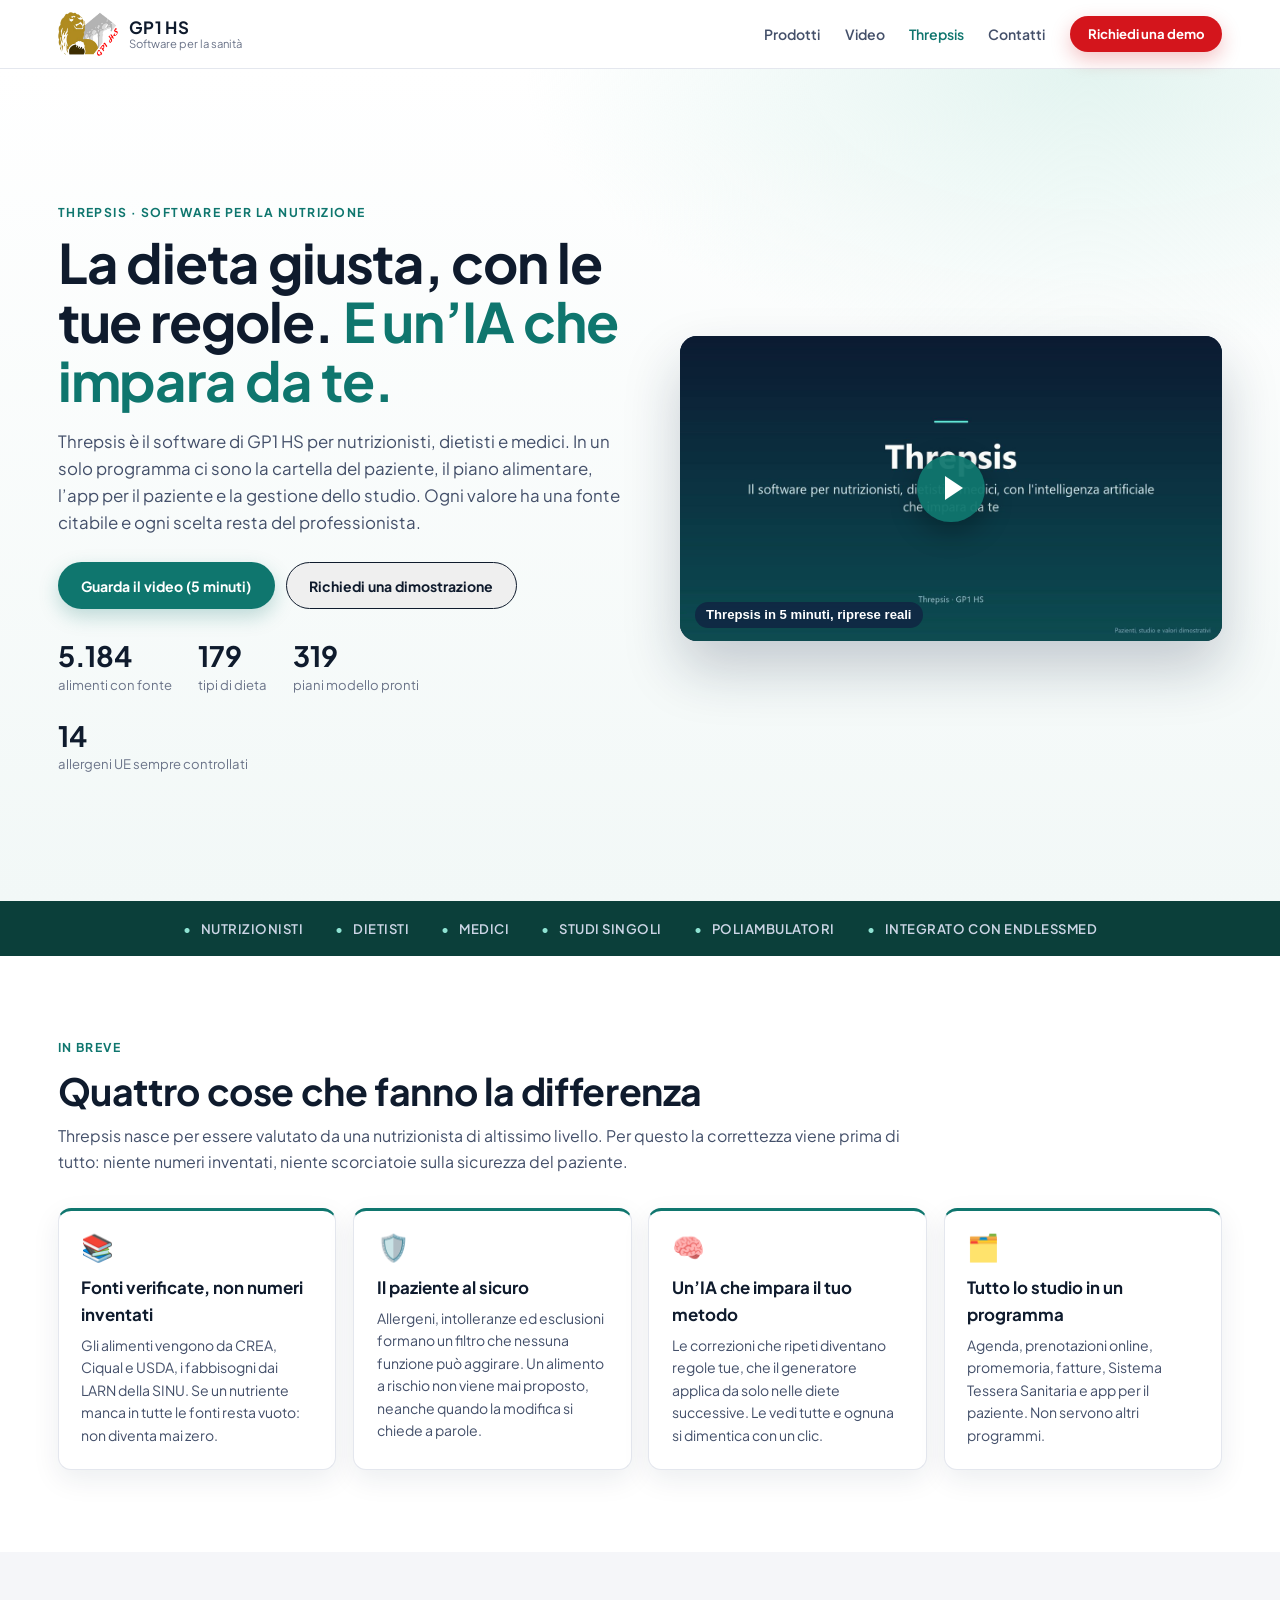
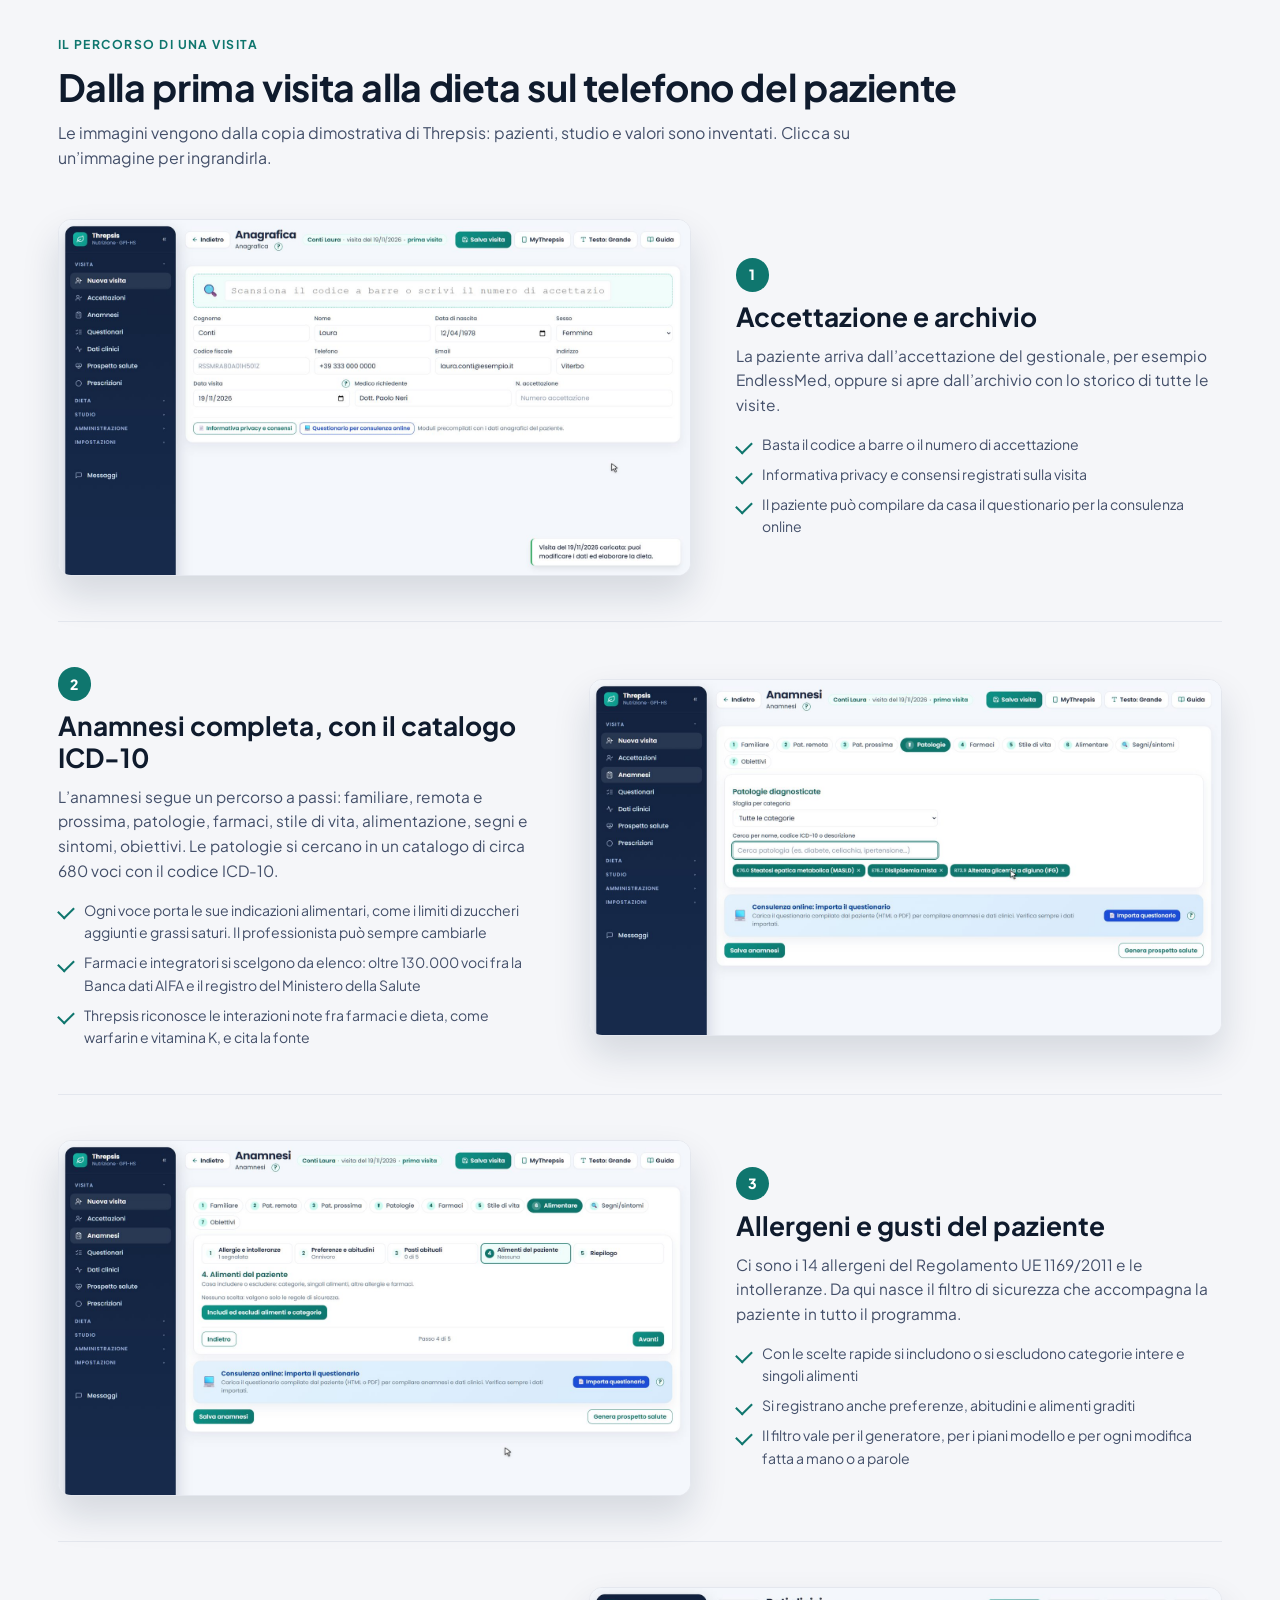
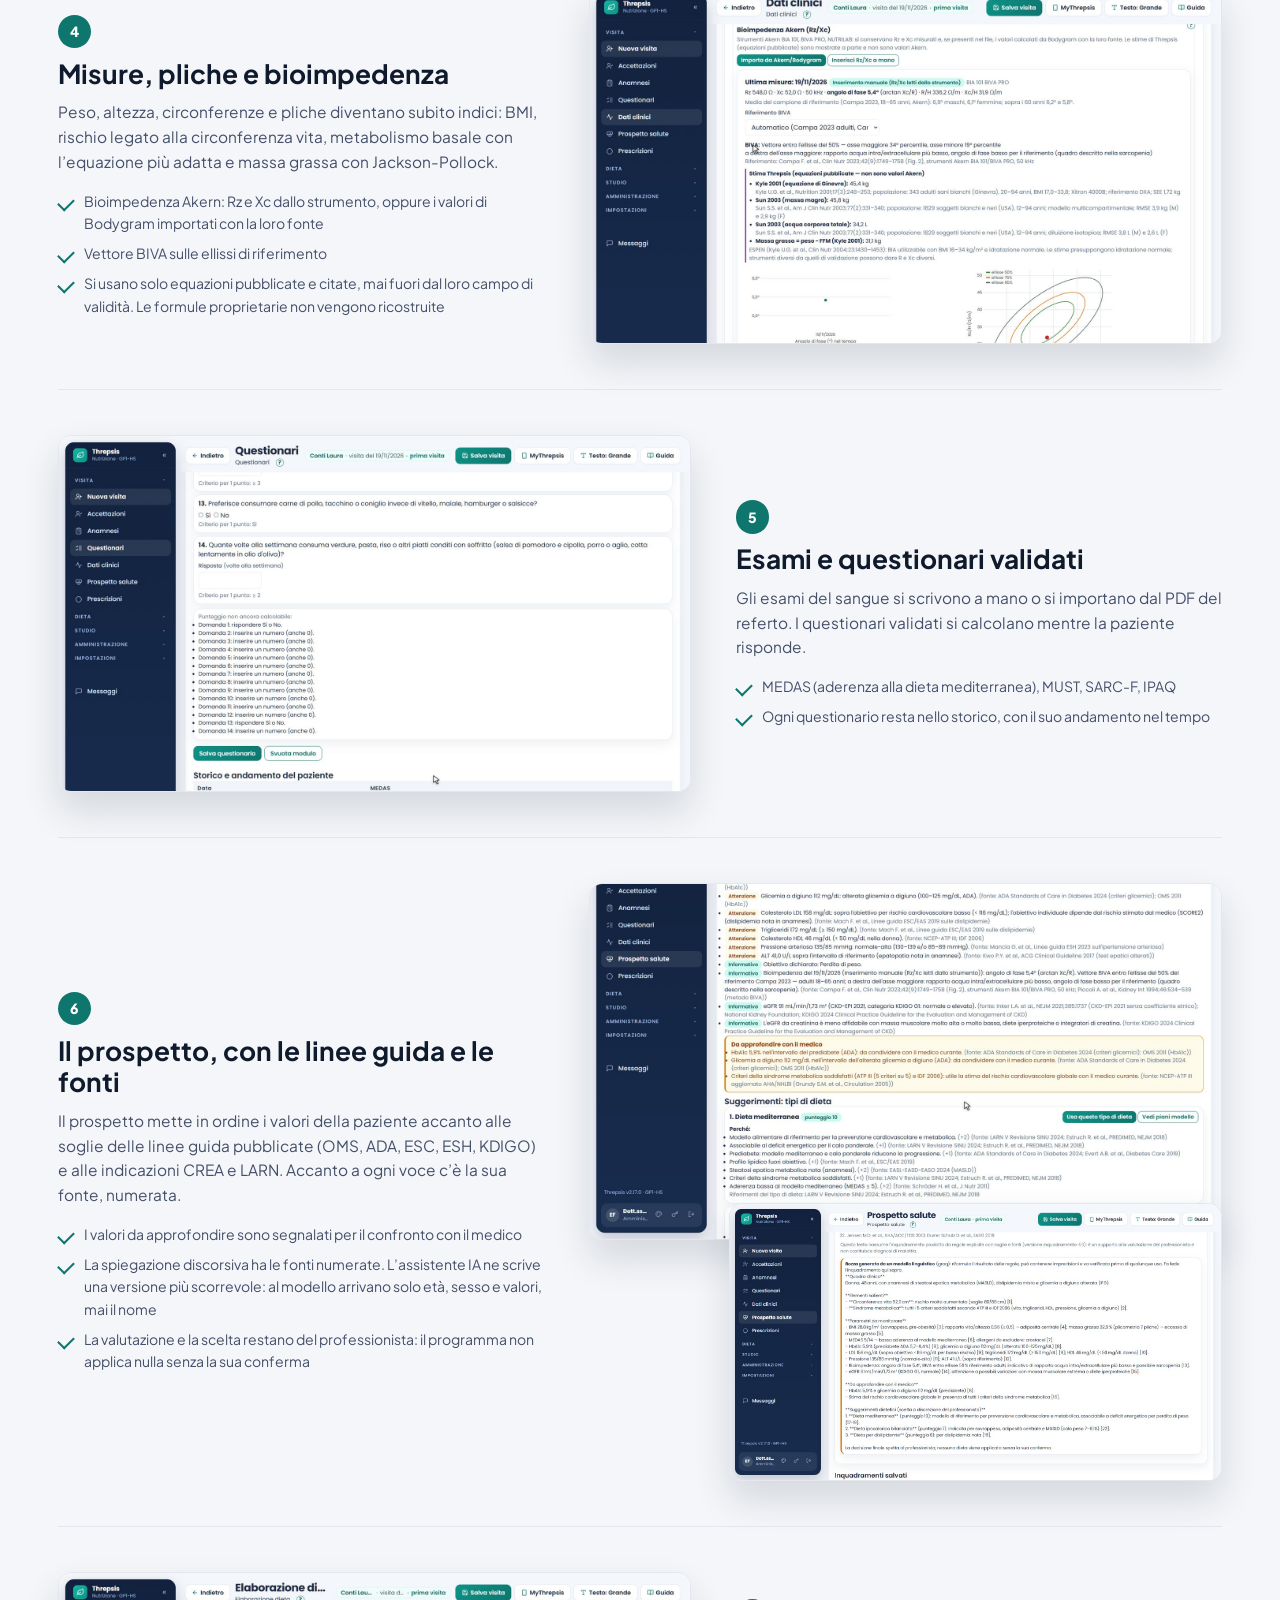
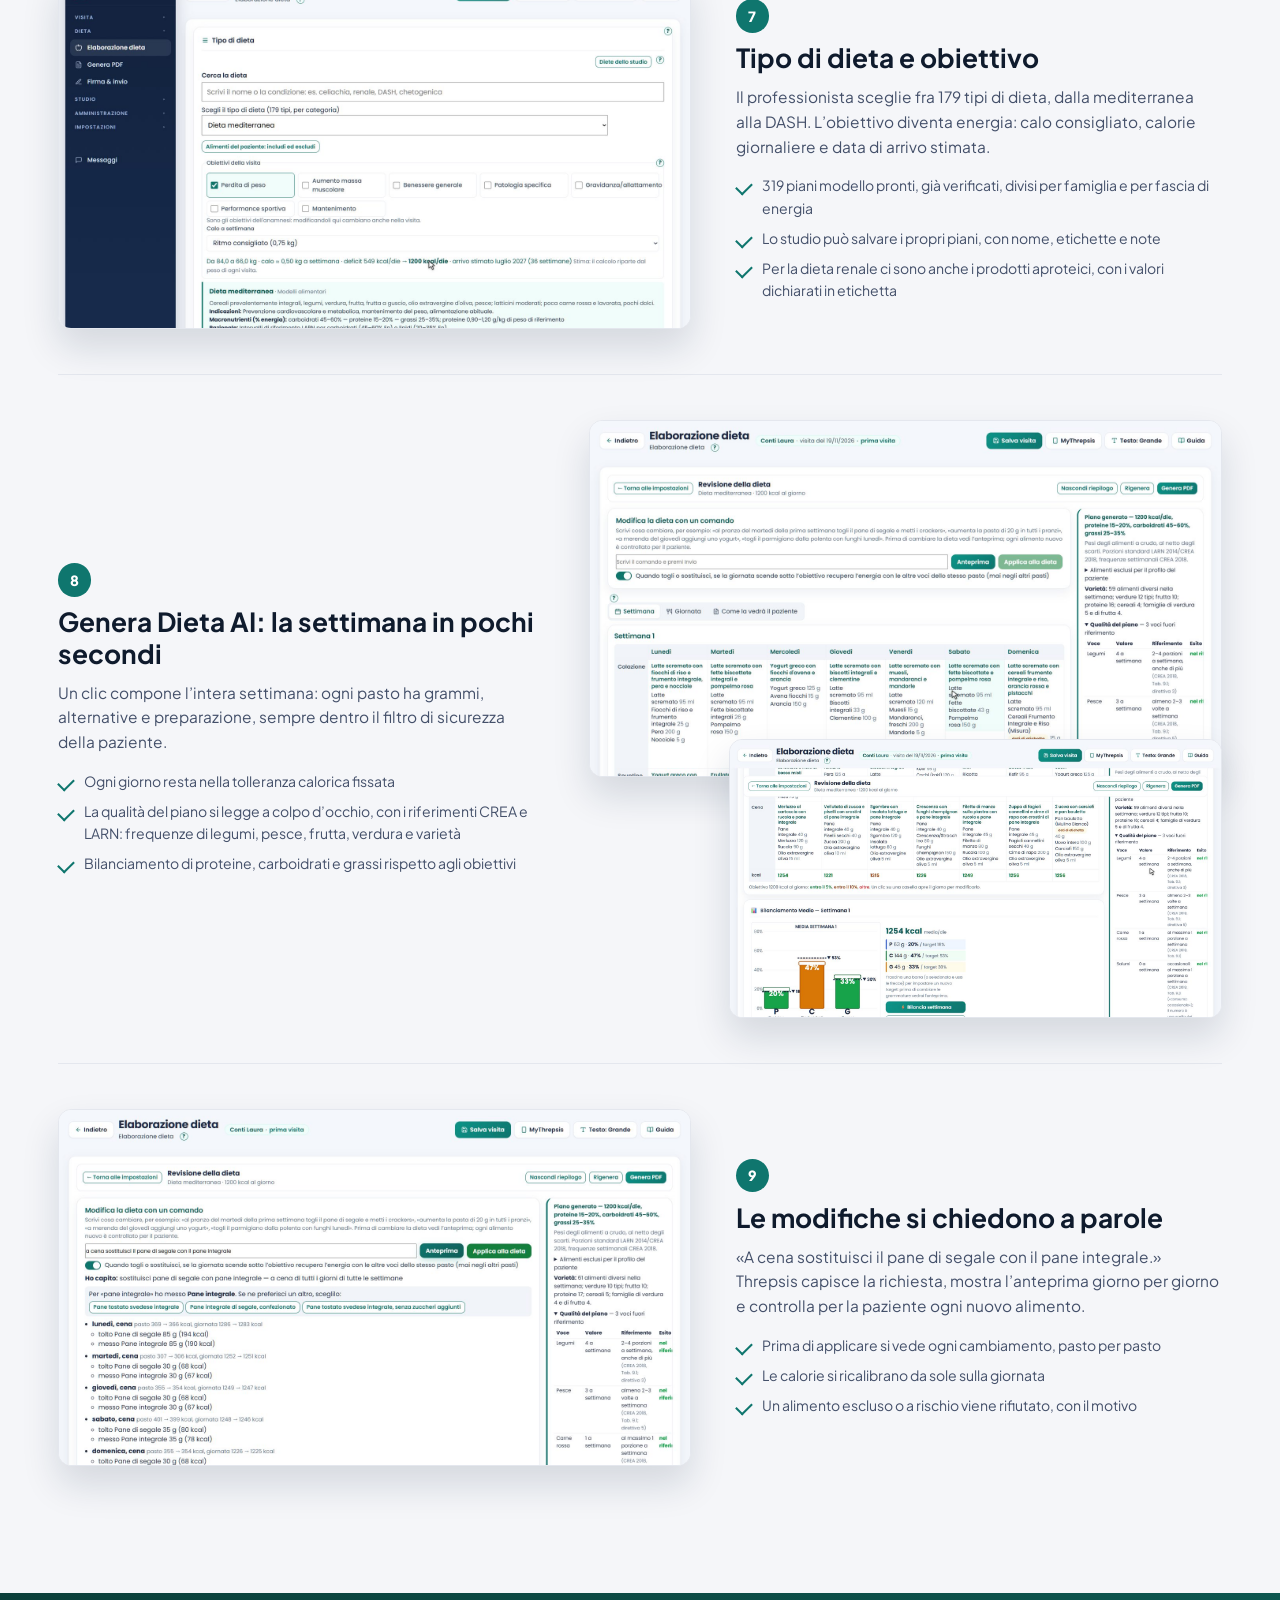
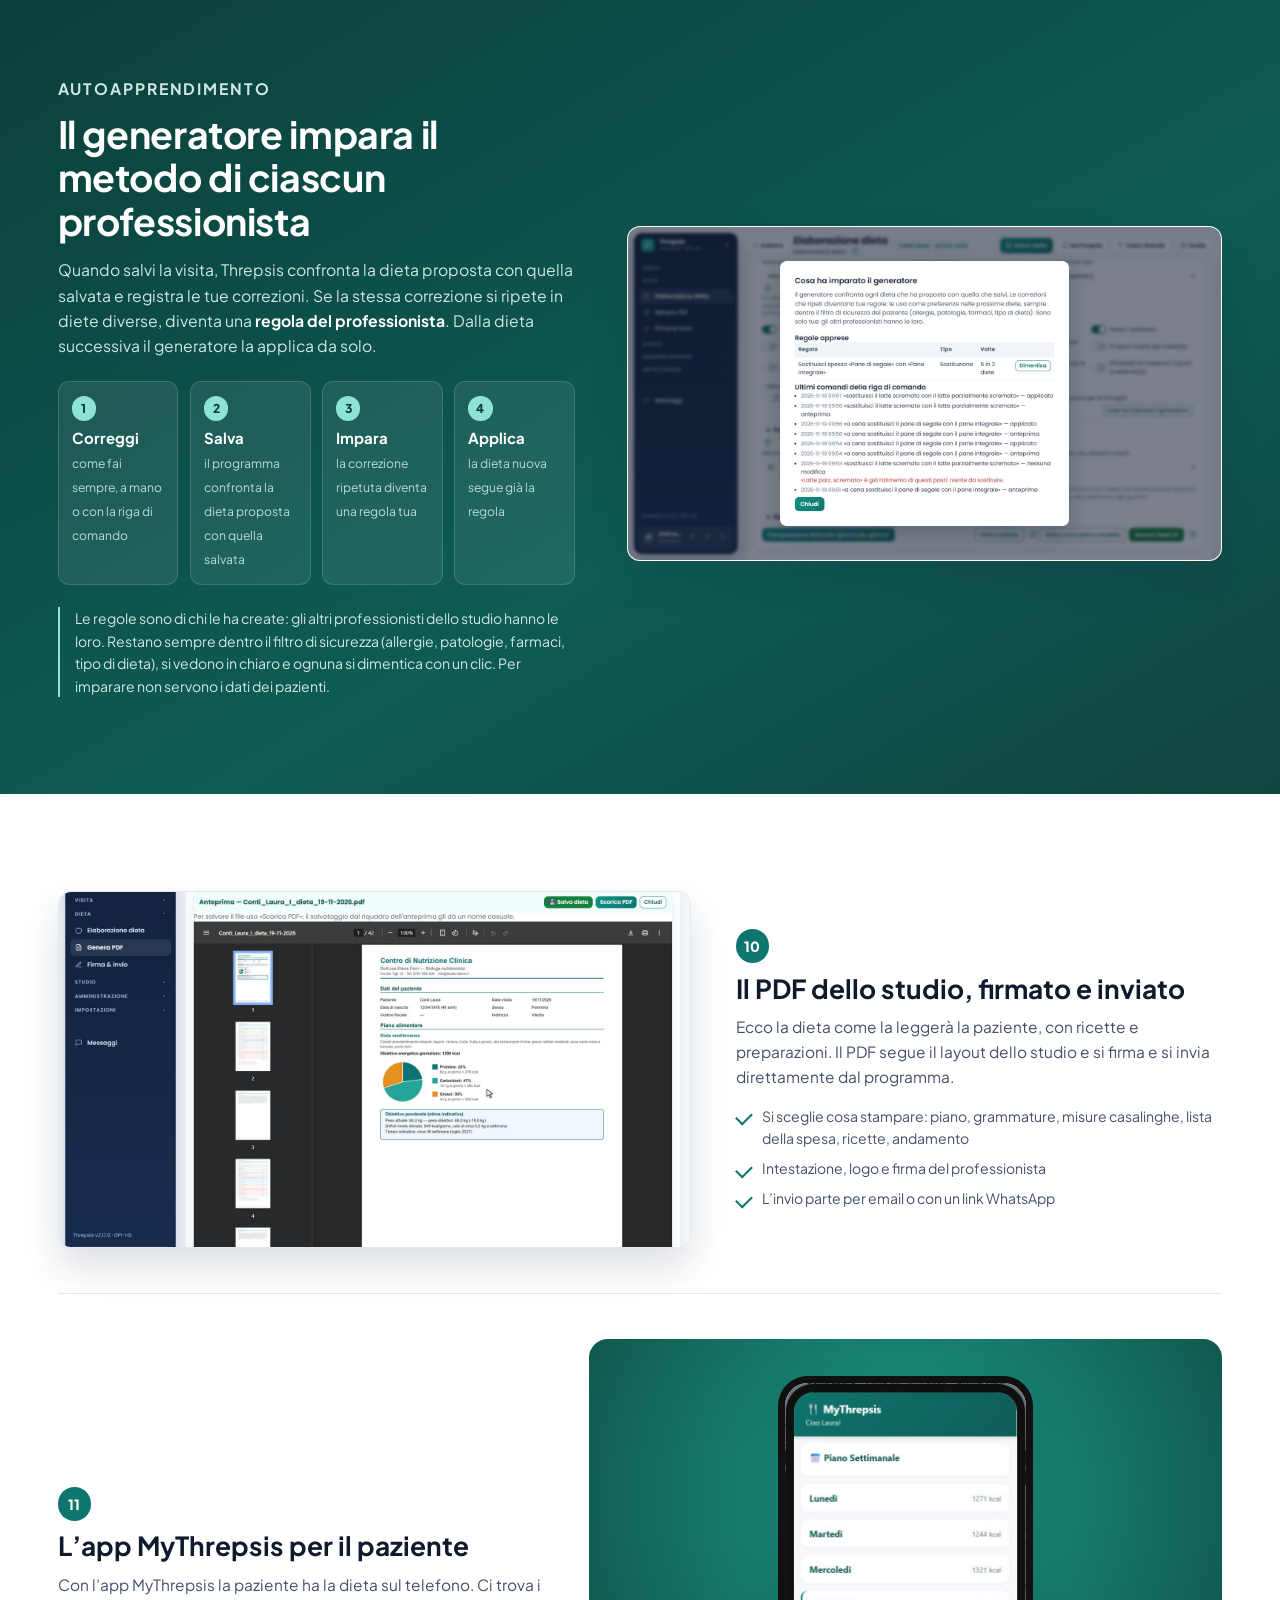
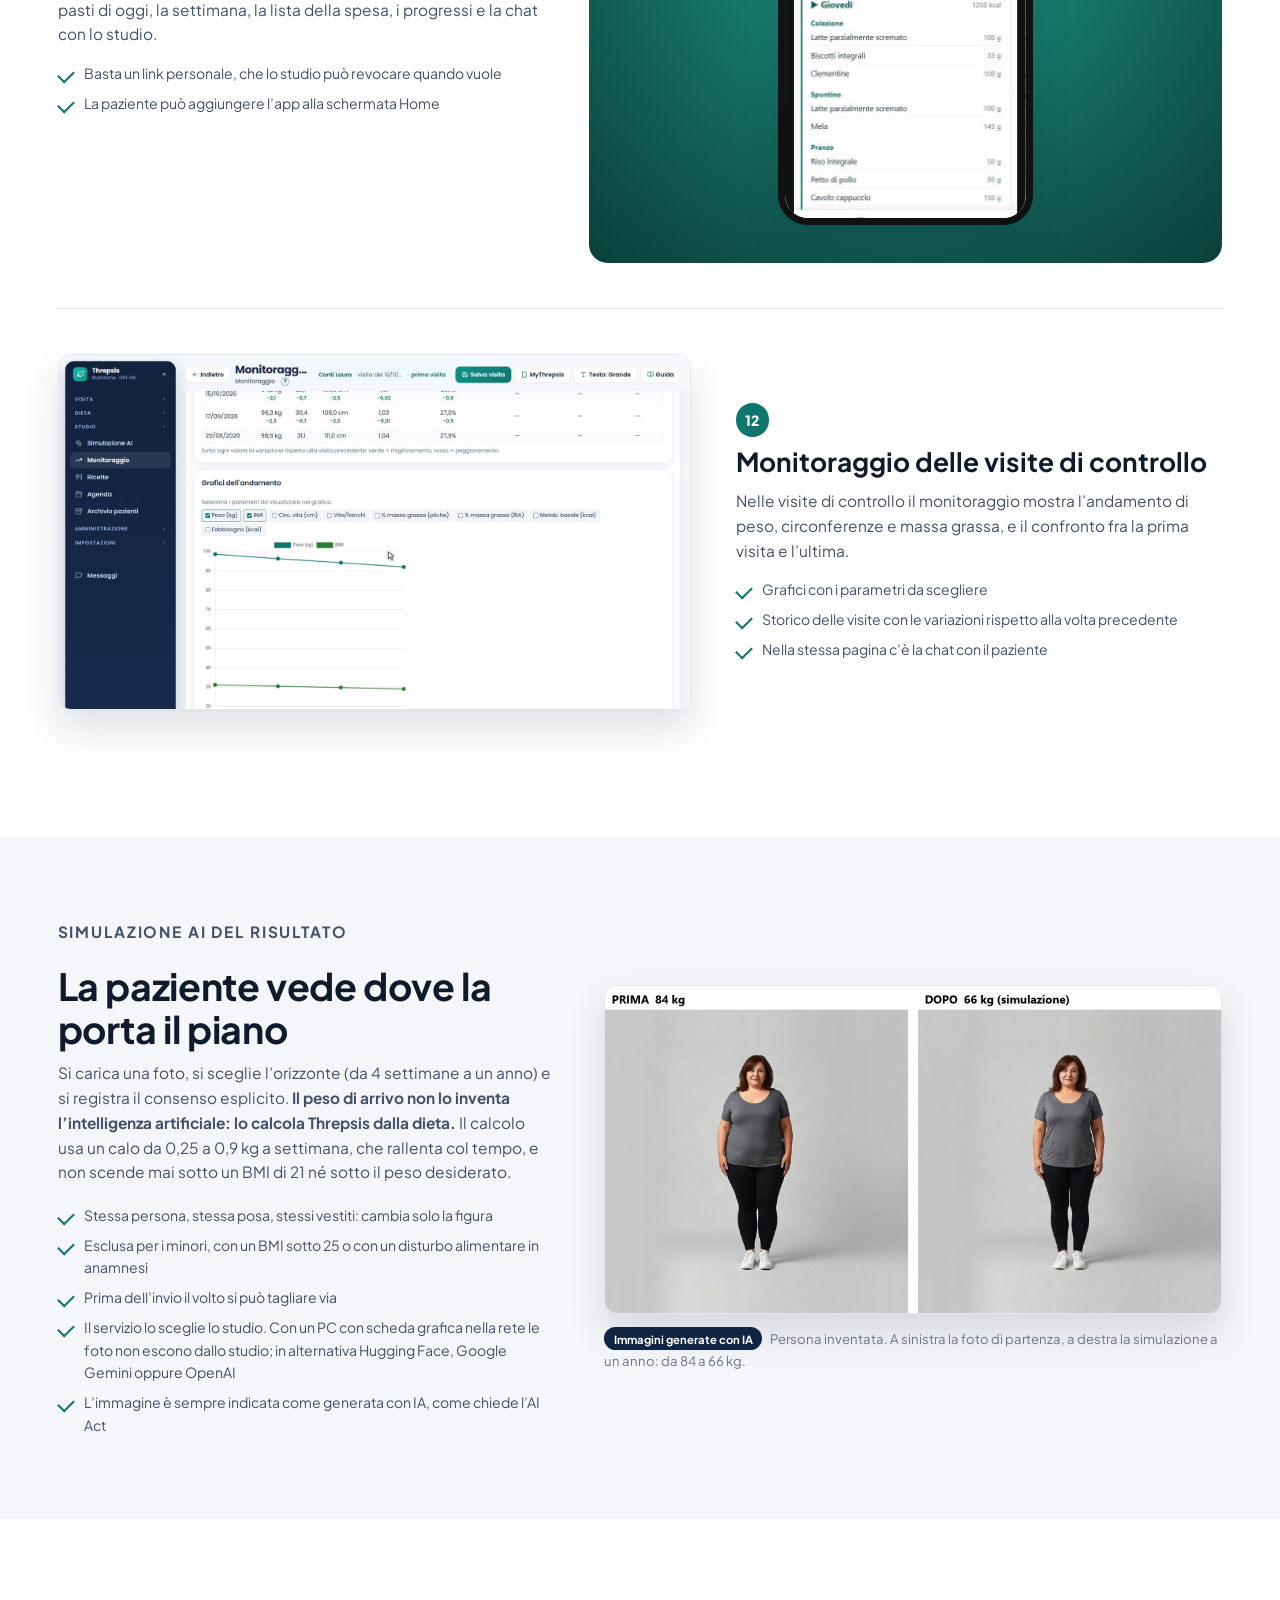
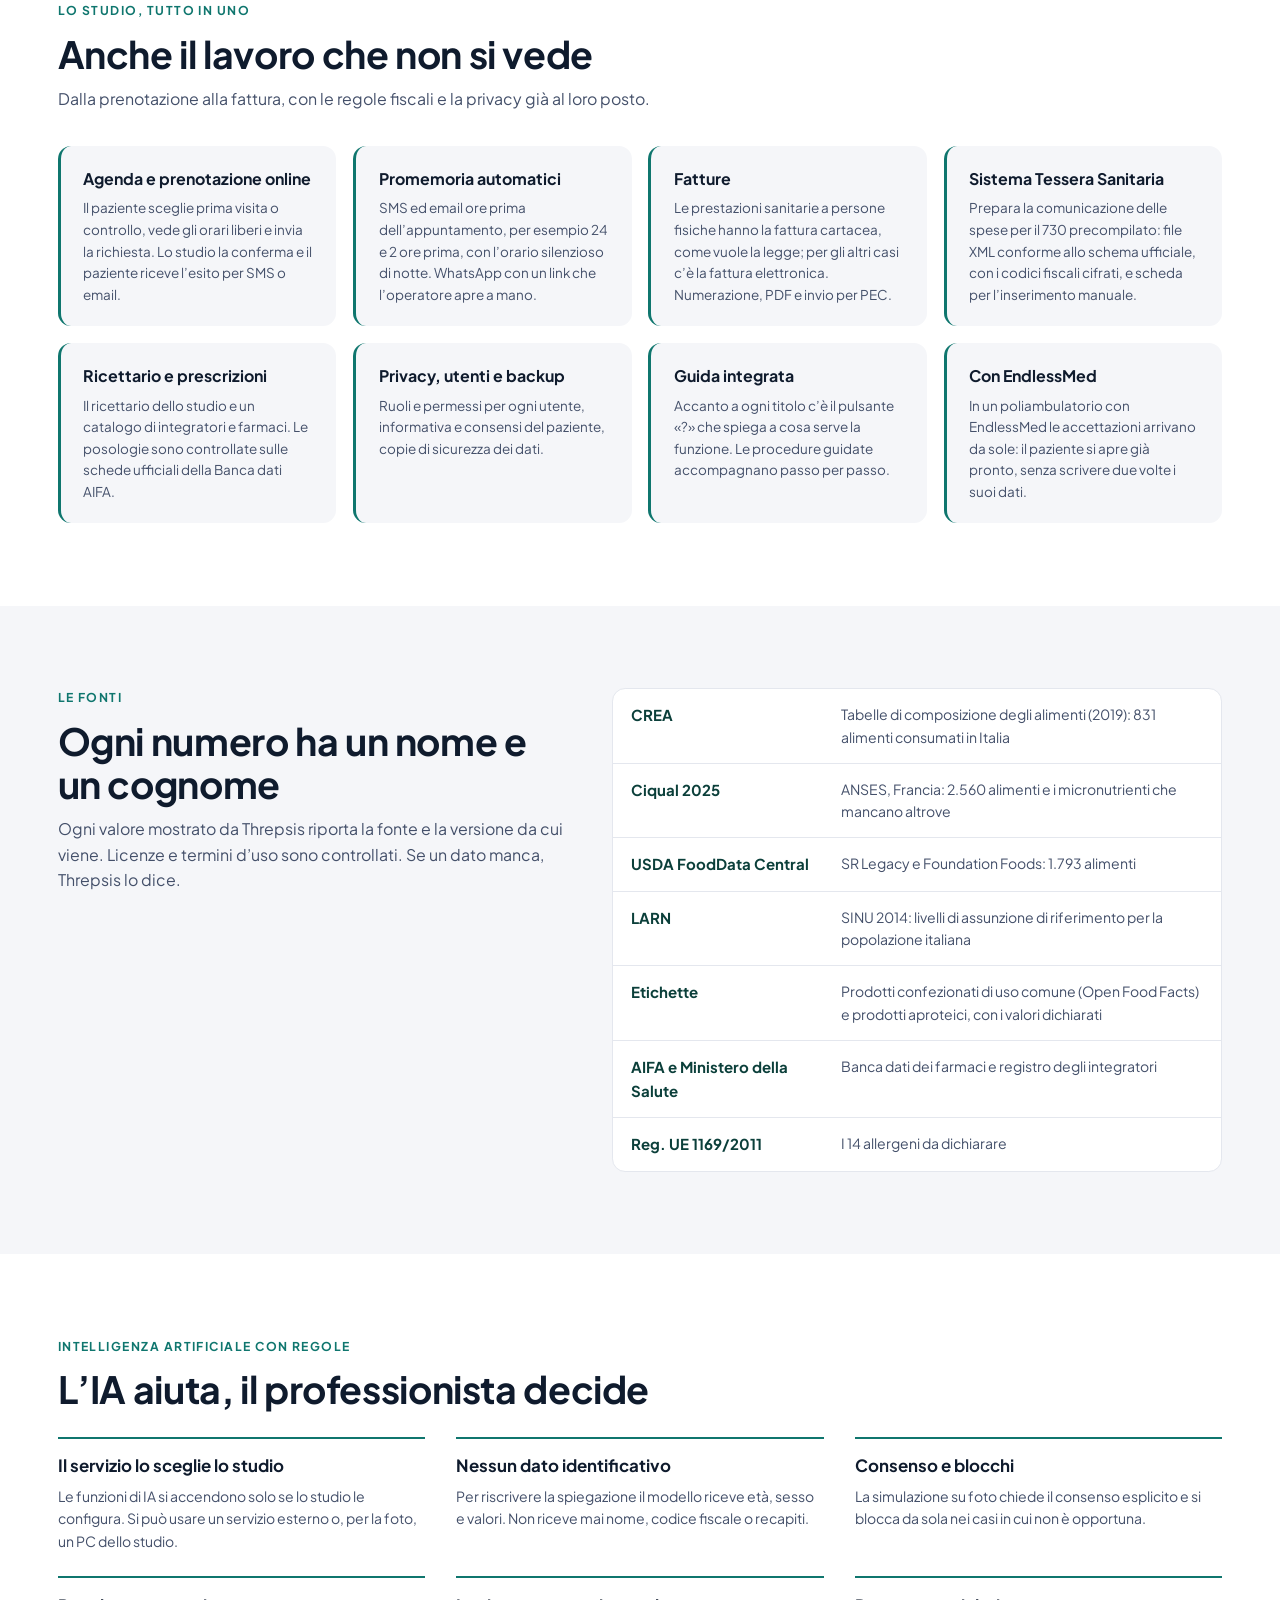
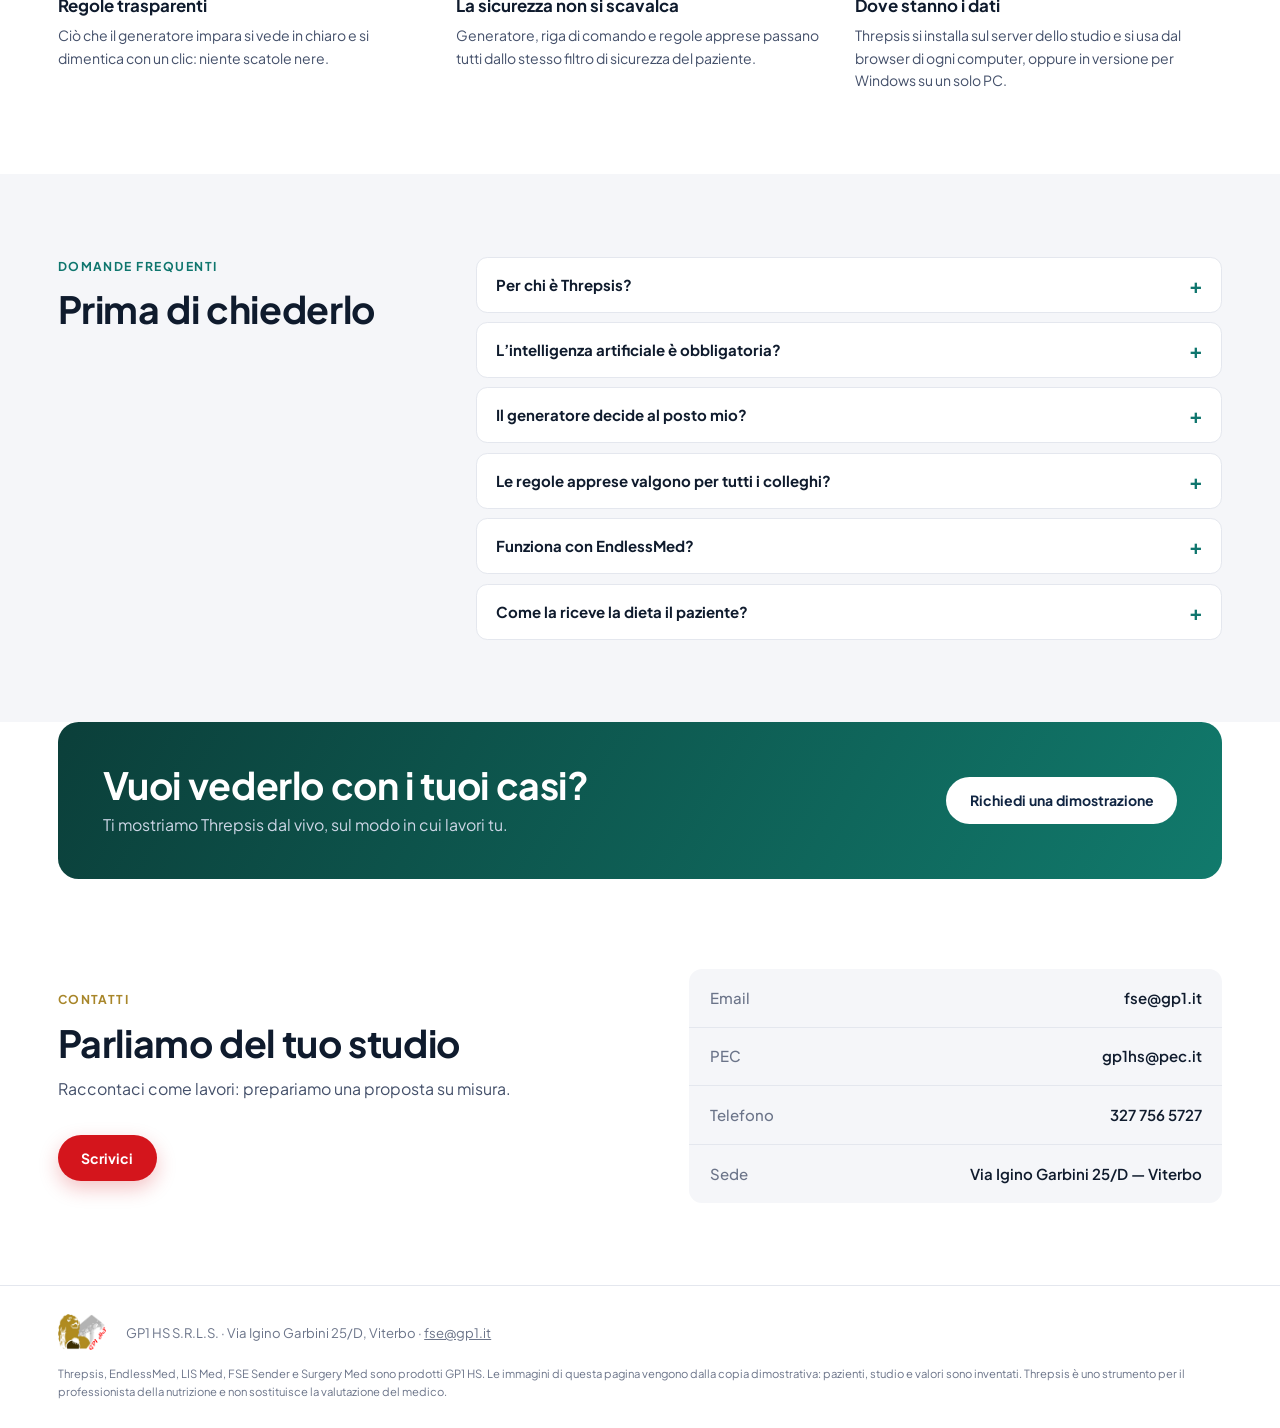
==== threpsis.html @ 69382c79 "Pagina Threpsis: software per la nutrizione, con video demo, schermate e foto della simulazione AI N" ====
<!doctype html>
<html lang="it">
<head>
  <meta charset="utf-8">
  <meta name="viewport" content="width=device-width, initial-scale=1">
  <title>Threpsis — Software per nutrizionisti, dietisti e medici | GP1 HS</title>
  <meta name="description" content="Threpsis è il software di GP1 HS per nutrizionisti, dietisti e medici: anamnesi, misure e bioimpedenza, piano alimentare con fonti verificate, IA che impara dalle correzioni, app MyThrepsis per il paziente, agenda, fatture e Sistema TS.">
  <meta property="og:title" content="Threpsis — il software per la nutrizione, con un'IA che impara da te">
  <meta property="og:description" content="Cartella del paziente, piano alimentare con fonti verificate, app per il paziente e gestione dello studio in un solo programma.">
  <meta property="og:image" content="video/poster/threpsis.jpg">
  <link rel="icon" href="assets/img/favicon.png">
  <link rel="preconnect" href="https://fonts.googleapis.com">
  <link rel="preconnect" href="https://fonts.gstatic.com" crossorigin>
  <link href="https://fonts.googleapis.com/css2?family=Plus+Jakarta+Sans:wght@400;500;600;700;800&display=swap" rel="stylesheet">
  <link rel="stylesheet" href="assets/css/style.css?v=20261119">
</head>
<body class="pg-thr">

<header class="top" id="top">
  <div class="wrap top__bar">
    <a class="brand" href="index.html" aria-label="GP1 HS, vai alla pagina principale">
      <img src="assets/img/logo-gp1hs.png" alt="GP1 HS" width="64" height="48">
      <span class="brand__txt"><strong>GP1 HS</strong><small>Software per la sanità</small></span>
    </a>
    <nav class="nav" id="nav" aria-label="Menu principale">
      <a href="index.html#prodotti">Prodotti</a>
      <a href="index.html#video">Video</a>
      <a href="threpsis.html" aria-current="page">Threpsis</a>
      <a href="#contatti">Contatti</a>
      <button class="btn btn--primary btn--sm js-scrivici" type="button">Richiedi una demo</button>
    </nav>
    <button class="nav-toggle" id="navToggle" aria-label="Apri il menu" aria-expanded="false"><span></span><span></span><span></span></button>
  </div>
</header>

<main>

  <section class="hero hero--thr">
    <div class="wrap hero__grid">
      <div class="hero__txt">
        <p class="eyebrow eyebrow--thr">Threpsis · software per la nutrizione</p>
        <h1>La dieta giusta, con le tue regole. <span class="accent-t">E un’IA che impara da te.</span></h1>
        <p class="lead">Threpsis è il software di GP1 HS per nutrizionisti, dietisti e medici. In un solo programma ci sono la cartella
          del paziente, il piano alimentare, l’app per il paziente e la gestione dello studio. Ogni valore ha una fonte citabile
          e ogni scelta resta del professionista.</p>
        <div class="hero__cta">
          <button class="btn btn--teal play" type="button" data-video="threpsis" data-titolo="Threpsis — il video completo">Guarda il video (5 minuti)</button>
          <button class="btn btn--ghost js-scrivici" type="button">Richiedi una dimostrazione</button>
        </div>
        <ul class="hero__facts">
          <li><strong>5.184</strong> alimenti con fonte</li>
          <li><strong>179</strong> tipi di dieta</li>
          <li><strong>319</strong> piani modello pronti</li>
          <li><strong>14</strong> allergeni UE sempre controllati</li>
        </ul>
      </div>
      <button class="hero__media play" data-video="threpsis" data-titolo="Threpsis — il video completo" aria-label="Guarda il video di Threpsis">
        <img src="video/poster/threpsis.jpg" alt="" loading="eager">
        <span class="play__btn play__btn--teal" aria-hidden="true"></span>
        <span class="hero__media-cap">Threpsis in 5 minuti, riprese reali</span>
      </button>
    </div>
  </section>

  <section class="band band--thr">
    <div class="wrap band__row">
      <span>Nutrizionisti</span><span>Dietisti</span><span>Medici</span><span>Studi singoli</span><span>Poliambulatori</span><span>Integrato con EndlessMed</span>
    </div>
  </section>

  <section class="section" id="perche-threpsis">
    <div class="wrap">
      <p class="eyebrow eyebrow--thr">In breve</p>
      <h2>Quattro cose che fanno la differenza</h2>
      <p class="sub">Threpsis nasce per essere valutato da una nutrizionista di altissimo livello. Per questo la correttezza viene prima di tutto:
        niente numeri inventati, niente scorciatoie sulla sicurezza del paziente.</p>
      <div class="pillars">
        <div class="pillar"><span class="pillar__ico" aria-hidden="true">📚</span><h3>Fonti verificate, non numeri inventati</h3>
          <p>Gli alimenti vengono da CREA, Ciqual e USDA, i fabbisogni dai LARN della SINU. Se un nutriente manca in tutte le fonti resta vuoto: non diventa mai zero.</p></div>
        <div class="pillar"><span class="pillar__ico" aria-hidden="true">🛡️</span><h3>Il paziente al sicuro</h3>
          <p>Allergeni, intolleranze ed esclusioni formano un filtro che nessuna funzione può aggirare. Un alimento a rischio non viene mai proposto, neanche quando la modifica si chiede a parole.</p></div>
        <div class="pillar"><span class="pillar__ico" aria-hidden="true">🧠</span><h3>Un’IA che impara il tuo metodo</h3>
          <p>Le correzioni che ripeti diventano regole tue, che il generatore applica da solo nelle diete successive. Le vedi tutte e ognuna si dimentica con un clic.</p></div>
        <div class="pillar"><span class="pillar__ico" aria-hidden="true">🗂️</span><h3>Tutto lo studio in un programma</h3>
          <p>Agenda, prenotazioni online, promemoria, fatture, Sistema Tessera Sanitaria e app per il paziente. Non servono altri programmi.</p></div>
      </div>
    </div>
  </section>

  <section class="section section--alt" id="percorso">
    <div class="wrap">
      <p class="eyebrow eyebrow--thr">Il percorso di una visita</p>
      <h2>Dalla prima visita alla dieta sul telefono del paziente</h2>
      <p class="sub">Le immagini vengono dalla copia dimostrativa di Threpsis: pazienti, studio e valori sono inventati.
        Clicca su un’immagine per ingrandirla.</p>

      <article class="feat">
        <button class="shot zoom" type="button" data-src="assets/img/threpsis/archivio.jpg" data-cap="Anagrafica: accettazione dal gestionale o ricerca nell’archivio"><img src="assets/img/threpsis/archivio.jpg" alt="Scheda anagrafica della paziente in Threpsis" loading="lazy"></button>
        <div class="feat__txt">
          <span class="feat__num">1</span>
          <h3>Accettazione e archivio</h3>
          <p>La paziente arriva dall’accettazione del gestionale, per esempio EndlessMed, oppure si apre dall’archivio con lo storico di tutte le visite.</p>
          <ul class="checks">
            <li>Basta il codice a barre o il numero di accettazione</li>
            <li>Informativa privacy e consensi registrati sulla visita</li>
            <li>Il paziente può compilare da casa il questionario per la consulenza online</li>
          </ul>
        </div>
      </article>

      <article class="feat">
        <button class="shot zoom" type="button" data-src="assets/img/threpsis/anamnesi.jpg" data-cap="Anamnesi: patologie dal catalogo con codice ICD-10"><img src="assets/img/threpsis/anamnesi.jpg" alt="Anamnesi con ricerca delle patologie per codice ICD-10" loading="lazy"></button>
        <div class="feat__txt">
          <span class="feat__num">2</span>
          <h3>Anamnesi completa, con il catalogo ICD-10</h3>
          <p>L’anamnesi segue un percorso a passi: familiare, remota e prossima, patologie, farmaci, stile di vita, alimentazione, segni e sintomi, obiettivi.
            Le patologie si cercano in un catalogo di circa 680 voci con il codice ICD-10.</p>
          <ul class="checks">
            <li>Ogni voce porta le sue indicazioni alimentari, come i limiti di zuccheri aggiunti e grassi saturi. Il professionista può sempre cambiarle</li>
            <li>Farmaci e integratori si scelgono da elenco: oltre 130.000 voci fra la Banca dati AIFA e il registro del Ministero della Salute</li>
            <li>Threpsis riconosce le interazioni note fra farmaci e dieta, come warfarin e vitamina K, e cita la fonte</li>
          </ul>
        </div>
      </article>

      <article class="feat">
        <button class="shot zoom" type="button" data-src="assets/img/threpsis/allergie.jpg" data-cap="Allergeni, intolleranze e alimenti del paziente"><img src="assets/img/threpsis/allergie.jpg" alt="Allergeni e scelte alimentari della paziente" loading="lazy"></button>
        <div class="feat__txt">
          <span class="feat__num">3</span>
          <h3>Allergeni e gusti del paziente</h3>
          <p>Ci sono i 14 allergeni del Regolamento UE 1169/2011 e le intolleranze. Da qui nasce il filtro di sicurezza che accompagna la paziente in tutto il programma.</p>
          <ul class="checks">
            <li>Con le scelte rapide si includono o si escludono categorie intere e singoli alimenti</li>
            <li>Si registrano anche preferenze, abitudini e alimenti graditi</li>
            <li>Il filtro vale per il generatore, per i piani modello e per ogni modifica fatta a mano o a parole</li>
          </ul>
        </div>
      </article>

      <article class="feat">
        <button class="shot zoom" type="button" data-src="assets/img/threpsis/clinici.jpg" data-cap="Dati clinici: misure, plicometria e bioimpedenza Akern con grafico BIVA"><img src="assets/img/threpsis/clinici.jpg" alt="Dati clinici con bioimpedenza e grafico BIVA" loading="lazy"></button>
        <div class="feat__txt">
          <span class="feat__num">4</span>
          <h3>Misure, pliche e bioimpedenza</h3>
          <p>Peso, altezza, circonferenze e pliche diventano subito indici: BMI, rischio legato alla circonferenza vita, metabolismo basale con l’equazione più adatta
            e massa grassa con Jackson-Pollock.</p>
          <ul class="checks">
            <li>Bioimpedenza Akern: Rz e Xc dallo strumento, oppure i valori di Bodygram importati con la loro fonte</li>
            <li>Vettore BIVA sulle ellissi di riferimento</li>
            <li>Si usano solo equazioni pubblicate e citate, mai fuori dal loro campo di validità. Le formule proprietarie non vengono ricostruite</li>
          </ul>
        </div>
      </article>

      <article class="feat">
        <button class="shot zoom" type="button" data-src="assets/img/threpsis/esami.jpg" data-cap="Questionari validati calcolati mentre si risponde"><img src="assets/img/threpsis/esami.jpg" alt="Questionario MEDAS compilato in Threpsis" loading="lazy"></button>
        <div class="feat__txt">
          <span class="feat__num">5</span>
          <h3>Esami e questionari validati</h3>
          <p>Gli esami del sangue si scrivono a mano o si importano dal PDF del referto. I questionari validati si calcolano mentre la paziente risponde.</p>
          <ul class="checks">
            <li>MEDAS (aderenza alla dieta mediterranea), MUST, SARC-F, IPAQ</li>
            <li>Ogni questionario resta nello storico, con il suo andamento nel tempo</li>
          </ul>
        </div>
      </article>

      <article class="feat">
        <div class="shot-pair">
          <button class="shot zoom" type="button" data-src="assets/img/threpsis/prospetto.jpg" data-cap="Prospetto: valori, soglie delle linee guida e fonti numerate"><img src="assets/img/threpsis/prospetto.jpg" alt="Prospetto con riferimenti alle linee guida" loading="lazy"></button>
          <button class="shot zoom" type="button" data-src="assets/img/threpsis/riformula.jpg" data-cap="L’assistente IA riscrive la spiegazione senza ricevere dati identificativi"><img src="assets/img/threpsis/riformula.jpg" alt="Spiegazione riformulata dall’assistente IA" loading="lazy"></button>
        </div>
        <div class="feat__txt">
          <span class="feat__num">6</span>
          <h3>Il prospetto, con le linee guida e le fonti</h3>
          <p>Il prospetto mette in ordine i valori della paziente accanto alle soglie delle linee guida pubblicate (OMS, ADA, ESC, ESH, KDIGO) e alle indicazioni CREA e LARN.
            Accanto a ogni voce c’è la sua fonte, numerata.</p>
          <ul class="checks">
            <li>I valori da approfondire sono segnalati per il confronto con il medico</li>
            <li>La spiegazione discorsiva ha le fonti numerate. L’assistente IA ne scrive una versione più scorrevole: al modello arrivano solo età, sesso e valori, mai il nome</li>
            <li>La valutazione e la scelta restano del professionista: il programma non applica nulla senza la sua conferma</li>
          </ul>
        </div>
      </article>

      <article class="feat">
        <button class="shot zoom" type="button" data-src="assets/img/threpsis/tipo.jpg" data-cap="Tipo di dieta e obiettivo: calo consigliato, energia e data di arrivo"><img src="assets/img/threpsis/tipo.jpg" alt="Scelta del tipo di dieta e dell’obiettivo" loading="lazy"></button>
        <div class="feat__txt">
          <span class="feat__num">7</span>
          <h3>Tipo di dieta e obiettivo</h3>
          <p>Il professionista sceglie fra 179 tipi di dieta, dalla mediterranea alla DASH. L’obiettivo diventa energia: calo consigliato, calorie giornaliere e data di arrivo stimata.</p>
          <ul class="checks">
            <li>319 piani modello pronti, già verificati, divisi per famiglia e per fascia di energia</li>
            <li>Lo studio può salvare i propri piani, con nome, etichette e note</li>
            <li>Per la dieta renale ci sono anche i prodotti aproteici, con i valori dichiarati in etichetta</li>
          </ul>
        </div>
      </article>

      <article class="feat">
        <div class="shot-pair">
          <button class="shot zoom" type="button" data-src="assets/img/threpsis/genera.jpg" data-cap="Genera Dieta AI: la settimana completa in pochi secondi"><img src="assets/img/threpsis/genera.jpg" alt="Settimana alimentare generata" loading="lazy"></button>
          <button class="shot zoom" type="button" data-src="assets/img/threpsis/bilancio.jpg" data-cap="Qualità del piano e bilanciamento dei macronutrienti"><img src="assets/img/threpsis/bilancio.jpg" alt="Bilanciamento dei macronutrienti" loading="lazy"></button>
        </div>
        <div class="feat__txt">
          <span class="feat__num">8</span>
          <h3>Genera Dieta AI: la settimana in pochi secondi</h3>
          <p>Un clic compone l’intera settimana: ogni pasto ha grammi, alternative e preparazione, sempre dentro il filtro di sicurezza della paziente.</p>
          <ul class="checks">
            <li>Ogni giorno resta nella tolleranza calorica fissata</li>
            <li>La qualità del piano si legge a colpo d’occhio, con i riferimenti CREA e LARN: frequenze di legumi, pesce, frutta, verdura e varietà</li>
            <li>Bilanciamento di proteine, carboidrati e grassi rispetto agli obiettivi</li>
          </ul>
        </div>
      </article>

      <article class="feat">
        <button class="shot zoom" type="button" data-src="assets/img/threpsis/comando.jpg" data-cap="Riga di comando: la modifica chiesta in italiano, con anteprima"><img src="assets/img/threpsis/comando.jpg" alt="Modifica della dieta con un comando scritto" loading="lazy"></button>
        <div class="feat__txt">
          <span class="feat__num">9</span>
          <h3>Le modifiche si chiedono a parole</h3>
          <p>«A cena sostituisci il pane di segale con il pane integrale.» Threpsis capisce la richiesta, mostra l’anteprima giorno per giorno e controlla per la paziente ogni nuovo alimento.</p>
          <ul class="checks">
            <li>Prima di applicare si vede ogni cambiamento, pasto per pasto</li>
            <li>Le calorie si ricalibrano da sole sulla giornata</li>
            <li>Un alimento escluso o a rischio viene rifiutato, con il motivo</li>
          </ul>
        </div>
      </article>
    </div>
  </section>

  <section class="learn" id="autoapprendimento">
    <div class="wrap learn__grid">
      <div>
        <p class="eyebrow eyebrow--light">Autoapprendimento</p>
        <h2>Il generatore impara il metodo di ciascun professionista</h2>
        <p>Quando salvi la visita, Threpsis confronta la dieta proposta con quella salvata e registra le tue correzioni.
          Se la stessa correzione si ripete in diete diverse, diventa una <strong>regola del professionista</strong>. Dalla dieta successiva il generatore la applica da solo.</p>
        <ol class="learn__steps">
          <li><strong>Correggi</strong><span>come fai sempre, a mano o con la riga di comando</span></li>
          <li><strong>Salva</strong><span>il programma confronta la dieta proposta con quella salvata</span></li>
          <li><strong>Impara</strong><span>la correzione ripetuta diventa una regola tua</span></li>
          <li><strong>Applica</strong><span>la dieta nuova segue già la regola</span></li>
        </ol>
        <p class="learn__note">Le regole sono di chi le ha create: gli altri professionisti dello studio hanno le loro. Restano sempre dentro il filtro di sicurezza
          (allergie, patologie, farmaci, tipo di dieta), si vedono in chiaro e ognuna si dimentica con un clic. Per imparare non servono i dati dei pazienti.</p>
      </div>
      <button class="shot shot--dark zoom" type="button" data-src="assets/img/threpsis/impara.jpg" data-cap="«Cosa ha imparato il generatore»: regole apprese e ultimi comandi"><img src="assets/img/threpsis/impara.jpg" alt="Finestra con le regole apprese dal generatore" loading="lazy"></button>
    </div>
  </section>

  <section class="section">
    <div class="wrap">
      <article class="feat feat--first">
        <button class="shot zoom" type="button" data-src="assets/img/threpsis/pdf.jpg" data-cap="Il PDF della dieta, con il layout dello studio"><img src="assets/img/threpsis/pdf.jpg" alt="Anteprima del PDF della dieta" loading="lazy"></button>
        <div class="feat__txt">
          <span class="feat__num">10</span>
          <h3>Il PDF dello studio, firmato e inviato</h3>
          <p>Ecco la dieta come la leggerà la paziente, con ricette e preparazioni. Il PDF segue il layout dello studio e si firma e si invia direttamente dal programma.</p>
          <ul class="checks">
            <li>Si sceglie cosa stampare: piano, grammature, misure casalinghe, lista della spesa, ricette, andamento</li>
            <li>Intestazione, logo e firma del professionista</li>
            <li>L’invio parte per email o con un link WhatsApp</li>
          </ul>
        </div>
      </article>

      <article class="feat">
        <div class="phone-wrap"><button class="shot shot--phone zoom" type="button" data-src="assets/img/threpsis/app.jpg" data-cap="L’app MyThrepsis sul telefono della paziente"><img src="assets/img/threpsis/app.jpg" alt="App MyThrepsis con il piano settimanale" loading="lazy"></button></div>
        <div class="feat__txt">
          <span class="feat__num">11</span>
          <h3>L’app MyThrepsis per il paziente</h3>
          <p>Con l’app MyThrepsis la paziente ha la dieta sul telefono. Ci trova i pasti di oggi, la settimana, la lista della spesa, i progressi e la chat con lo studio.</p>
          <ul class="checks">
            <li>Basta un link personale, che lo studio può revocare quando vuole</li>
            <li>La paziente può aggiungere l’app alla schermata Home</li>
          </ul>
        </div>
      </article>

      <article class="feat">
        <button class="shot zoom" type="button" data-src="assets/img/threpsis/monitor.jpg" data-cap="Monitoraggio: andamento e confronto tra le visite"><img src="assets/img/threpsis/monitor.jpg" alt="Grafici dell’andamento nelle visite di controllo" loading="lazy"></button>
        <div class="feat__txt">
          <span class="feat__num">12</span>
          <h3>Monitoraggio delle visite di controllo</h3>
          <p>Nelle visite di controllo il monitoraggio mostra l’andamento di peso, circonferenze e massa grassa, e il confronto fra la prima visita e l’ultima.</p>
          <ul class="checks">
            <li>Grafici con i parametri da scegliere</li>
            <li>Storico delle visite con le variazioni rispetto alla volta precedente</li>
            <li>Nella stessa pagina c’è la chat con il paziente</li>
          </ul>
        </div>
      </article>
    </div>
  </section>

  <section class="section section--alt" id="simulazione">
    <div class="wrap sim">
      <div class="sim__txt">
        <p class="eyebrow eyebrow--thr">Simulazione AI del risultato</p>
        <h2>La paziente vede dove la porta il piano</h2>
        <p>Si carica una foto, si sceglie l’orizzonte (da 4 settimane a un anno) e si registra il consenso esplicito.
          <strong>Il peso di arrivo non lo inventa l’intelligenza artificiale: lo calcola Threpsis dalla dieta.</strong>
          Il calcolo usa un calo da 0,25 a 0,9 kg a settimana, che rallenta col tempo, e non scende mai sotto un BMI di 21 né sotto il peso desiderato.</p>
        <ul class="checks">
          <li>Stessa persona, stessa posa, stessi vestiti: cambia solo la figura</li>
          <li>Esclusa per i minori, con un BMI sotto 25 o con un disturbo alimentare in anamnesi</li>
          <li>Prima dell’invio il volto si può tagliare via</li>
          <li>Il servizio lo sceglie lo studio. Con un PC con scheda grafica nella rete le foto non escono dallo studio; in alternativa Hugging Face, Google Gemini oppure OpenAI</li>
          <li>L’immagine è sempre indicata come generata con IA, come chiede l’AI Act</li>
        </ul>
      </div>
      <figure class="sim__fig">
        <button class="shot zoom" type="button" data-src="assets/img/threpsis/simulazione.jpg" data-cap="Simulazione a un anno: da 84 a 66 kg. Persona inventata, entrambe le immagini generate con IA"><img src="assets/img/threpsis/simulazione.jpg" alt="Foto prima e dopo la simulazione: 84 kg e 66 kg" loading="lazy"></button>
        <figcaption><span class="badge-ai">Immagini generate con IA</span> Persona inventata. A sinistra la foto di partenza, a destra la simulazione a un anno: da 84 a 66 kg.</figcaption>
      </figure>
    </div>
  </section>

  <section class="section" id="studio">
    <div class="wrap">
      <p class="eyebrow eyebrow--thr">Lo studio, tutto in uno</p>
      <h2>Anche il lavoro che non si vede</h2>
      <p class="sub">Dalla prenotazione alla fattura, con le regole fiscali e la privacy già al loro posto.</p>
      <div class="tiles">
        <div class="tile"><h3>Agenda e prenotazione online</h3><p>Il paziente sceglie prima visita o controllo, vede gli orari liberi e invia la richiesta. Lo studio la conferma e il paziente riceve l’esito per SMS o email.</p></div>
        <div class="tile"><h3>Promemoria automatici</h3><p>SMS ed email ore prima dell’appuntamento, per esempio 24 e 2 ore prima, con l’orario silenzioso di notte. WhatsApp con un link che l’operatore apre a mano.</p></div>
        <div class="tile"><h3>Fatture</h3><p>Le prestazioni sanitarie a persone fisiche hanno la fattura cartacea, come vuole la legge; per gli altri casi c’è la fattura elettronica. Numerazione, PDF e invio per PEC.</p></div>
        <div class="tile"><h3>Sistema Tessera Sanitaria</h3><p>Prepara la comunicazione delle spese per il 730 precompilato: file XML conforme allo schema ufficiale, con i codici fiscali cifrati, e scheda per l’inserimento manuale.</p></div>
        <div class="tile"><h3>Ricettario e prescrizioni</h3><p>Il ricettario dello studio e un catalogo di integratori e farmaci. Le posologie sono controllate sulle schede ufficiali della Banca dati AIFA.</p></div>
        <div class="tile"><h3>Privacy, utenti e backup</h3><p>Ruoli e permessi per ogni utente, informativa e consensi del paziente, copie di sicurezza dei dati.</p></div>
        <div class="tile"><h3>Guida integrata</h3><p>Accanto a ogni titolo c’è il pulsante «?» che spiega a cosa serve la funzione. Le procedure guidate accompagnano passo per passo.</p></div>
        <div class="tile"><h3>Con EndlessMed</h3><p>In un poliambulatorio con EndlessMed le accettazioni arrivano da sole: il paziente si apre già pronto, senza scrivere due volte i suoi dati.</p></div>
      </div>
    </div>
  </section>

  <section class="section section--alt" id="fonti">
    <div class="wrap fonti">
      <div>
        <p class="eyebrow eyebrow--thr">Le fonti</p>
        <h2>Ogni numero ha un nome e un cognome</h2>
        <p class="sub">Ogni valore mostrato da Threpsis riporta la fonte e la versione da cui viene. Licenze e termini d’uso sono controllati.
          Se un dato manca, Threpsis lo dice.</p>
      </div>
      <ul class="fonti__list">
        <li><strong>CREA</strong><span>Tabelle di composizione degli alimenti (2019): 831 alimenti consumati in Italia</span></li>
        <li><strong>Ciqual 2025</strong><span>ANSES, Francia: 2.560 alimenti e i micronutrienti che mancano altrove</span></li>
        <li><strong>USDA FoodData Central</strong><span>SR Legacy e Foundation Foods: 1.793 alimenti</span></li>
        <li><strong>LARN</strong><span>SINU 2014: livelli di assunzione di riferimento per la popolazione italiana</span></li>
        <li><strong>Etichette</strong><span>Prodotti confezionati di uso comune (Open Food Facts) e prodotti aproteici, con i valori dichiarati</span></li>
        <li><strong>AIFA e Ministero della Salute</strong><span>Banca dati dei farmaci e registro degli integratori</span></li>
        <li><strong>Reg. UE 1169/2011</strong><span>I 14 allergeni da dichiarare</span></li>
      </ul>
    </div>
  </section>

  <section class="section" id="ia">
    <div class="wrap">
      <p class="eyebrow eyebrow--thr">Intelligenza artificiale con regole</p>
      <h2>L’IA aiuta, il professionista decide</h2>
      <div class="why">
        <div><h3>Il servizio lo sceglie lo studio</h3><p>Le funzioni di IA si accendono solo se lo studio le configura. Si può usare un servizio esterno o, per la foto, un PC dello studio.</p></div>
        <div><h3>Nessun dato identificativo</h3><p>Per riscrivere la spiegazione il modello riceve età, sesso e valori. Non riceve mai nome, codice fiscale o recapiti.</p></div>
        <div><h3>Consenso e blocchi</h3><p>La simulazione su foto chiede il consenso esplicito e si blocca da sola nei casi in cui non è opportuna.</p></div>
        <div><h3>Regole trasparenti</h3><p>Ciò che il generatore impara si vede in chiaro e si dimentica con un clic: niente scatole nere.</p></div>
        <div><h3>La sicurezza non si scavalca</h3><p>Generatore, riga di comando e regole apprese passano tutti dallo stesso filtro di sicurezza del paziente.</p></div>
        <div><h3>Dove stanno i dati</h3><p>Threpsis si installa sul server dello studio e si usa dal browser di ogni computer, oppure in versione per Windows su un solo PC.</p></div>
      </div>
    </div>
  </section>

  <section class="section section--alt" id="domande">
    <div class="wrap faq">
      <div>
        <p class="eyebrow eyebrow--thr">Domande frequenti</p>
        <h2>Prima di chiederlo</h2>
      </div>
      <div class="faq__list">
        <details><summary>Per chi è Threpsis?</summary><p>Per nutrizionisti, dietisti e medici che seguono pazienti per l’alimentazione: dallo studio singolo al poliambulatorio con più professionisti, ognuno con i suoi utenti e le sue regole.</p></details>
        <details><summary>L’intelligenza artificiale è obbligatoria?</summary><p>No. Il generatore, i piani modello, i controlli di sicurezza e le fonti funzionano dentro Threpsis. Le funzioni che usano un servizio di IA esterno, come la riscrittura dei testi e la simulazione su foto, si accendono solo se lo studio le configura.</p></details>
        <details><summary>Il generatore decide al posto mio?</summary><p>No. Tipo di dieta, obiettivo ed esclusioni li sceglie e li conferma il professionista. Il generatore compone i pasti dentro quei vincoli, e ogni proposta si corregge prima di salvarla.</p></details>
        <details><summary>Le regole apprese valgono per tutti i colleghi?</summary><p>No: ogni professionista ha le sue. Le regole nascono dalle correzioni ripetute in diete diverse, si vedono in chiaro e si possono dimenticare una per una.</p></details>
        <details><summary>Funziona con EndlessMed?</summary><p>Sì. Le accettazioni di EndlessMed arrivano in Threpsis con i dati del paziente: non si scrive niente due volte.</p></details>
        <details><summary>Come la riceve la dieta il paziente?</summary><p>Come PDF con il layout dello studio, per email o WhatsApp, e nell’app MyThrepsis sul telefono, con lista della spesa, progressi e chat.</p></details>
      </div>
    </div>
  </section>

  <section class="cta">
    <div class="wrap cta__box cta__box--thr">
      <div>
        <h2>Vuoi vederlo con i tuoi casi?</h2>
        <p>Ti mostriamo Threpsis dal vivo, sul modo in cui lavori tu.</p>
      </div>
      <button class="btn btn--light js-scrivici" type="button">Richiedi una dimostrazione</button>
    </div>
  </section>

  <section class="section" id="contatti">
    <div class="wrap contacts">
      <div>
        <p class="eyebrow">Contatti</p>
        <h2>Parliamo del tuo studio</h2>
        <p class="sub">Raccontaci come lavori: prepariamo una proposta su misura.</p>
        <button class="btn btn--primary js-scrivici" type="button">Scrivici</button>
      </div>
      <ul class="contacts__list">
        <li><span>Email</span><a href="mailto:fse@gp1.it">fse@gp1.it</a></li>
        <li><span>PEC</span><a href="mailto:gp1hs@pec.it">gp1hs@pec.it</a></li>
        <li><span>Telefono</span><a href="tel:+393277565727">327 756 5727</a></li>
        <li><span>Sede</span>Via Igino Garbini 25/D — Viterbo</li>
      </ul>
    </div>
  </section>

</main>

<footer class="foot">
  <div class="wrap foot__row">
    <img src="assets/img/logo-gp1hs.png" alt="" width="48" height="36">
    <p>GP1 HS S.R.L.S. · Via Igino Garbini 25/D, Viterbo · <a href="mailto:fse@gp1.it">fse@gp1.it</a></p>
    <p class="foot__small">Threpsis, EndlessMed, LIS Med, FSE Sender e Surgery Med sono prodotti GP1 HS. Le immagini di questa pagina vengono dalla copia dimostrativa:
      pazienti, studio e valori sono inventati. Threpsis è uno strumento per il professionista della nutrizione e non sostituisce la valutazione del medico.</p>
  </div>
</footer>

<dialog class="mail" id="mailDlg" aria-labelledby="mailTitle">
  <div class="mail__box">
    <button class="mail__close" id="mailClose" aria-label="Chiudi">×</button>
    <h3 id="mailTitle">Scriveteci</h3>
    <p class="mail__addr">fse@gp1.it</p>
    <div class="mail__opts">
      <a class="btn btn--primary" target="_blank" rel="noopener" href="https://mail.google.com/mail/?view=cm&amp;fs=1&amp;to=fse@gp1.it&amp;su=Richiesta%20informazioni%20Threpsis">Scrivi con Gmail</a>
      <a class="btn btn--ghost" target="_blank" rel="noopener" href="https://outlook.live.com/mail/0/deeplink/compose?to=fse@gp1.it&amp;subject=Richiesta%20informazioni%20Threpsis">Scrivi con Outlook</a>
      <a class="btn btn--ghost" href="mailto:fse@gp1.it?subject=Richiesta%20informazioni%20Threpsis">Programma di posta</a>
      <button class="btn btn--ghost" type="button" id="mailCopy">Copia l’indirizzo</button>
    </div>
    <p class="mail__alt">Oppure chiamateci: <a href="tel:+393277565727">327 756 5727</a></p>
  </div>
</dialog>

<dialog class="player" id="player" aria-label="Video">
  <div class="player__box">
    <div class="player__head"><strong id="playerTitle"></strong><button class="player__close" id="playerClose" aria-label="Chiudi il video">×</button></div>
    <video id="playerVideo" controls playsinline preload="metadata"></video>
  </div>
</dialog>

<dialog class="lb" id="lightbox" aria-label="Immagine ingrandita">
  <figure class="lb__box">
    <button class="lb__close" id="lbClose" aria-label="Chiudi l’immagine">×</button>
    <img id="lbImg" alt="">
    <figcaption id="lbCap"></figcaption>
  </figure>
</dialog>

<script src="assets/js/main.js?v=20261119"></script>
</body>
</html>
---- assets/css/style.css ----
:root {
  --ink: #0f1b2d;
  --ink-2: #44506a;
  --muted: #6b7489;
  --bg: #ffffff;
  --bg-alt: #f5f6f9;
  --line: #e4e7ee;
  --gold: #a8862a;
  --gold-soft: #f6efdd;
  --red: #d4151c;
  --navy: #102542;
  --radius: 0.875rem;
  --shadow: 0 0.625rem 1.875rem rgba(16, 37, 66, .08);
}
* { box-sizing: border-box; }
/* radice FLUIDA: testi, spazi e componenti crescono con lo schermo (15 px sul telefono, ~18 px a 1920, fino a 24 px sui 4K) */
html { font-size: clamp(15px, 0.42vw + 9.5px, 24px); scroll-behavior: smooth; scroll-padding-top: 5.25rem; -webkit-text-size-adjust: 100%; }
body { margin: 0; font-family: 'Plus Jakarta Sans', system-ui, -apple-system, 'Segoe UI', sans-serif; color: var(--ink); background: var(--bg); line-height: 1.6; -webkit-font-smoothing: antialiased; }
body.no-scroll { overflow: hidden; }
img { max-width: 100%; display: block; }
a { color: inherit; }
/* contenuto a tutta larghezza, con margini laterali proporzionali allo schermo */
.wrap { width: calc(100% - 2 * clamp(16px, 4.5vw, 160px)); margin: 0 auto; }

/* pulsanti */
.btn { display: inline-flex; align-items: center; justify-content: center; gap: 0.5rem; padding: 0.875rem 1.5rem; border-radius: 62.4375rem; font-weight: 700; font-size: 0.9375rem; text-decoration: none; border: 0.125rem solid transparent; transition: transform .15s, box-shadow .15s, background .15s; cursor: pointer; }
.btn:hover { transform: translateY(-1px); }
.btn--primary { background: var(--red); color: #fff; box-shadow: 0 0.5rem 1.25rem rgba(212, 21, 28, .25); }
.btn--primary:hover { background: #b80f15; }
.btn--ghost { border-color: var(--ink); color: var(--ink); }
.btn--ghost:hover { background: var(--ink); color: #fff; }
.btn--light { background: #fff; color: var(--navy); }
.btn--sm { padding: 0.5625rem 1.125rem; font-size: 0.875rem; }
.link { font-weight: 700; color: var(--red); text-decoration: none; }
.link::after { content: ' →'; }

/* intestazione */
.top { position: sticky; top: 0; z-index: 50; background: rgba(255, 255, 255, .94); backdrop-filter: blur(0.625rem); border-bottom: 1px solid var(--line); }
.top__bar { display: flex; align-items: center; justify-content: space-between; height: 4.5rem; }
.brand { display: flex; align-items: center; gap: 0.75rem; text-decoration: none; }
.brand img { width: 4rem; height: auto; }
.brand__txt { display: flex; flex-direction: column; line-height: 1.1; }
.brand__txt strong { font-size: 1.125rem; letter-spacing: .02em; }
.brand__txt small { font-size: 0.75rem; color: var(--muted); }
.nav { display: flex; align-items: center; gap: 1.625rem; }
.nav a:not(.btn) { text-decoration: none; font-weight: 600; font-size: 0.9375rem; color: var(--ink-2); }
.nav a:not(.btn):hover { color: var(--red); }
.nav-toggle { display: none; background: none; border: 0; padding: 0.5rem; cursor: pointer; }
.nav-toggle span { display: block; width: 1.5rem; height: 0.125rem; background: var(--ink); margin: 0.3125rem 0; }

/* hero */
.hero { min-height: calc(100svh - 4.5rem); display: flex; align-items: center; padding: 4.5rem 0 4rem; background: radial-gradient(62.5rem 31.25rem at 85% 0%, var(--gold-soft), transparent 60%), linear-gradient(180deg, #fff, var(--bg-alt)); }
.hero__grid { display: grid; grid-template-columns: 1.05fr 1fr; gap: 3.5rem; align-items: center; }
.eyebrow { margin: 0 0 0.75rem; font-size: 0.8125rem; font-weight: 700; letter-spacing: .12em; text-transform: uppercase; color: var(--gold); }
h1 { font-size: clamp(2.25rem, 5vw, 3.625rem); line-height: 1.08; margin: 0 0 1.25rem; letter-spacing: -.02em; }
h1 .accent { color: var(--red); }
h2 { font-size: clamp(1.75rem, 3.4vw, 2.5rem); line-height: 1.15; margin: 0 0 0.75rem; letter-spacing: -.01em; }
.lead { font-size: 1.125rem; color: var(--ink-2); margin: 0 0 1.75rem; max-width: 40rem; }
.sub { font-size: 1.0625rem; color: var(--ink-2); margin: 0 0 2.25rem; max-width: 58rem; }
.hero__cta { display: flex; flex-wrap: wrap; gap: 0.75rem; }
.hero__facts { display: flex; flex-wrap: wrap; gap: 1.75rem; list-style: none; padding: 0; margin: 2.25rem 0 0; color: var(--muted); font-size: 0.875rem; }
.hero__facts strong { display: block; font-size: 1.875rem; color: var(--ink); line-height: 1; margin-bottom: 0.25rem; }
.hero__media { position: relative; border: 0; padding: 0; border-radius: 1.125rem; overflow: hidden; box-shadow: 0 1.875rem 3.75rem rgba(16, 37, 66, .22); cursor: pointer; background: var(--navy); }
.hero__media img { width: 100%; aspect-ratio: 16 / 9; object-fit: cover; transition: transform .4s; }
.hero__media:hover img { transform: scale(1.03); }
.hero__media-cap { position: absolute; left: 1rem; bottom: 0.875rem; background: rgba(16, 37, 66, .85); color: #fff; font-weight: 600; font-size: 0.875rem; padding: 0.375rem 0.75rem; border-radius: 62.4375rem; }

/* tasto play */
.play__btn { position: absolute; left: 50%; top: 50%; width: 4.5rem; height: 4.5rem; margin: -2.25rem 0 0 -2.25rem; border-radius: 50%; background: rgba(212, 21, 28, .92); box-shadow: 0 0.625rem 1.875rem rgba(0, 0, 0, .3); transition: transform .2s; }
.play__btn::after { content: ''; position: absolute; left: 1.8125rem; top: 1.4375rem; border-left: 1.25rem solid #fff; border-top: 0.8125rem solid transparent; border-bottom: 0.8125rem solid transparent; }
.play:hover .play__btn { transform: scale(1.08); }

/* fascia reparti */
.band { background: var(--navy); color: #cdd6e6; }
.band__row { display: flex; flex-wrap: wrap; justify-content: center; gap: 0.625rem 2.125rem; padding: 1.125rem 0; font-weight: 600; font-size: 0.875rem; letter-spacing: .04em; text-transform: uppercase; }
.band__row span::before { content: '•'; color: var(--gold); margin-right: 0.625rem; }

/* sezioni */
.section { padding: 5.5rem 0; }
.section--alt { background: var(--bg-alt); }
.h3 { font-size: 1.25rem; margin: 2.5rem 0 1.125rem; }

/* ecosistema */
.eco { padding-bottom: 2.5rem; }
.eco__grid { display: grid; grid-template-columns: 1.15fr 1fr; gap: 3.5rem; align-items: center; }
.eco h2 .accent { color: var(--red); }
.eco .sub { margin-bottom: 0; }
.eco__scale { background: linear-gradient(160deg, var(--navy), #1c3b66); color: #fff; border-radius: 1.25rem; padding: 1.75rem 1.875rem; box-shadow: var(--shadow); }
.eco__scale-tit { margin: 0 0 1rem; font-weight: 700; color: #f1d58b; font-size: 0.9375rem; letter-spacing: .02em; }
.eco__scale ol { list-style: none; margin: 0; padding: 0; counter-reset: s; }
.eco__scale li { position: relative; padding: 0.75rem 0 0.75rem 2.875rem; border-top: 1px solid rgba(255, 255, 255, .12); counter-increment: s; }
.eco__scale li:first-child { border-top: 0; }
.eco__scale li::before { content: counter(s); position: absolute; left: 0; top: 50%; transform: translateY(-50%); width: 1.875rem; height: 1.875rem; border-radius: 50%; display: grid; place-items: center; font-weight: 800; font-size: 0.875rem; background: rgba(255, 255, 255, .12); }
.eco__scale li strong { display: block; font-size: 1rem; }
.eco__scale li span { font-size: 0.875rem; color: #cdd6e6; }

/* prodotti */
.products { display: grid; grid-template-columns: repeat(4, 1fr); gap: 1.125rem; }
.product { background: #fff; border: 1px solid var(--line); border-radius: var(--radius); padding: 1.625rem; box-shadow: var(--shadow); display: flex; flex-direction: column; gap: 0.5rem; border-top: 0.25rem solid var(--gold); }
.product h3 { margin: 0; font-size: 1.25rem; }
.product p { margin: 0 0 0.5rem; color: var(--ink-2); font-size: 0.9375rem; flex: 1; }
.product--main { border-top-color: var(--red); }

/* schede video */
.cards { display: grid; grid-template-columns: repeat(auto-fill, minmax(min(100%, 17rem), 1fr)); gap: 1.125rem; }
.cards--3 { grid-template-columns: repeat(3, 1fr); }
.vcard { display: flex; flex-direction: column; text-align: left; font: inherit; color: inherit; background: #fff; border: 1px solid var(--line); border-radius: var(--radius); overflow: hidden; cursor: pointer; padding: 0; transition: transform .15s, box-shadow .15s; }
.vcard:hover { transform: translateY(-0.1875rem); box-shadow: var(--shadow); }
.vcard[hidden] { display: none; }
.vcard__img { position: relative; display: block; background: var(--navy); }
.vcard__img img { width: 100%; aspect-ratio: 16 / 9; object-fit: cover; }
.vcard__img .play__btn { width: 3.25rem; height: 3.25rem; margin: -1.625rem 0 0 -1.625rem; }
.vcard__img .play__btn::after { left: 1.3125rem; top: 1rem; border-left-width: 0.9375rem; border-top-width: 0.625rem; border-bottom-width: 0.625rem; }
.vcard__dur { position: absolute; right: 0.625rem; bottom: 0.625rem; background: rgba(16, 37, 66, .85); color: #fff; font-size: 0.75rem; font-weight: 700; padding: 0.125rem 0.5rem; border-radius: 0.375rem; }
.vcard__dur:empty { display: none; }
.vcard__txt { display: flex; flex-direction: column; gap: 0.25rem; padding: 1rem 1.125rem 1.25rem; }
.vcard__txt strong { font-size: 1.0625rem; }
.vcard__txt span { font-size: 0.875rem; color: var(--ink-2); }
.chips { display: flex; flex-wrap: wrap; gap: 0.5rem; margin-bottom: 1.375rem; }
.chip { font: inherit; font-size: 0.875rem; font-weight: 600; padding: 0.5rem 1rem; border-radius: 62.4375rem; border: 1px solid var(--line); background: #fff; color: var(--ink-2); cursor: pointer; }
.chip.is-on { background: var(--navy); border-color: var(--navy); color: #fff; }

/* perché */
.why { display: grid; grid-template-columns: repeat(3, 1fr); gap: 1.625rem 2.125rem; margin-top: 1.75rem; }
.why h3 { font-size: 1.125rem; margin: 0 0 0.375rem; padding-top: 0.875rem; border-top: 0.1875rem solid var(--gold); }
.why p { margin: 0; color: var(--ink-2); font-size: 0.9375rem; }

/* invito alla demo */
.cta { padding: 0 0 0.5rem; }
.cta__box { display: flex; align-items: center; justify-content: space-between; gap: 1.5rem; background: linear-gradient(120deg, var(--navy), #1c3b66); color: #fff; border-radius: 1.375rem; padding: 2.75rem 3rem; }
.cta__box h2 { color: #fff; margin: 0 0 0.375rem; }
.cta__box p { margin: 0; color: #cdd6e6; font-size: 1.0625rem; }

/* contatti */
.contacts { display: grid; grid-template-columns: 1.1fr 1fr; gap: 3rem; align-items: center; }
.contacts__list { list-style: none; margin: 0; padding: 0; background: var(--bg-alt); border-radius: var(--radius); }
.contacts__list li { display: flex; justify-content: space-between; gap: 1rem; padding: 1.125rem 1.375rem; border-bottom: 1px solid var(--line); font-weight: 600; }
.contacts__list li:last-child { border-bottom: 0; }
.contacts__list span { color: var(--muted); font-weight: 500; }
.contacts__list a { text-decoration: none; color: var(--ink); overflow-wrap: anywhere; }
.contacts__list a:hover { color: var(--red); }

/* piede */
.foot { border-top: 1px solid var(--line); padding: 1.875rem 0; color: var(--muted); font-size: 0.875rem; }
.foot__row { display: flex; flex-wrap: wrap; align-items: center; gap: 0.875rem 1.375rem; }
.foot__row p { margin: 0; }
.foot__small { flex-basis: 100%; font-size: 0.75rem; }

/* lettore video */
.player { border: 0; padding: 0; background: transparent; width: min(96vw, calc((100vh - 7rem) * 1.7778)); max-width: none; max-height: none; }
.player::backdrop { background: rgba(8, 15, 28, .85); }
.player__box { background: #000; border-radius: 0.875rem; overflow: hidden; }
.player__head { display: flex; align-items: center; justify-content: space-between; padding: 0.625rem 0.875rem; background: var(--navy); color: #fff; }
.player__close { background: none; border: 0; color: #fff; font-size: 1.875rem; line-height: 1; cursor: pointer; padding: 0 0.375rem; }
.player video { display: block; width: 100%; max-height: calc(100vh - 7rem); background: #000; }

/* finestra «Scrivici» */
.mail { border: 0; padding: 0; background: transparent; width: min(30rem, 100% - 2rem); max-height: 100vh; }
.mail::backdrop { background: rgba(8, 15, 28, .7); }
.mail__box { position: relative; background: #fff; border-radius: 1.125rem; padding: 1.875rem 1.75rem 1.5rem; box-shadow: 0 1.875rem 3.75rem rgba(0, 0, 0, .3); }
.mail__box h3 { margin: 0 0 0.25rem; font-size: 1.375rem; }
.mail__addr { margin: 0 0 1.25rem; font-size: 1.25rem; font-weight: 700; color: var(--red); overflow-wrap: anywhere; }
.mail__opts { display: grid; gap: 0.625rem; }
.mail__opts .btn { width: 100%; font-family: inherit; }
.mail__alt { margin: 1.125rem 0 0; color: var(--ink-2); font-size: 0.9375rem; }
.mail__alt a { font-weight: 700; color: var(--ink); }
.mail__close { position: absolute; right: 0.875rem; top: 0.625rem; background: none; border: 0; font-size: 1.75rem; line-height: 1; cursor: pointer; color: var(--muted); }
button.btn { font-family: inherit; }

/* schermi piccoli */
@media (max-width: 960px) {
  .hero__grid, .contacts, .eco__grid { grid-template-columns: 1fr; gap: 2.25rem; }
  .products { grid-template-columns: repeat(2, 1fr); }
  .why { grid-template-columns: repeat(2, 1fr); }
  .cards--3 { grid-template-columns: 1fr 1fr; }
}
@media (max-width: 720px) {
  .nav-toggle { display: block; }
  .nav { position: absolute; top: 100%; left: 0; right: 0; flex-direction: column; align-items: stretch; gap: 0; background: #fff; border-bottom: 1px solid var(--line); padding: 0.5rem 1rem 1rem; display: none; }
  .nav.is-open { display: flex; }
  .nav a:not(.btn) { padding: 0.75rem 0; border-bottom: 1px solid var(--line); }
  .nav .btn { margin-top: 0.75rem; }
  .hero { min-height: 0; padding: 2.75rem 0 3rem; }
  .section { padding: 3.75rem 0; }
  .products, .why, .cards--3 { grid-template-columns: 1fr; }
  .cta__box { flex-direction: column; align-items: flex-start; padding: 2rem 1.5rem; }
  .contacts__list li { flex-direction: column; gap: 0.125rem; }
  .brand__txt small { display: none; }
}

/* ============ pagina Threpsis ============ */
:root { --teal: #0f766e; --teal-2: #14937f; --teal-soft: #e3f4f0; --teal-ink: #0b3f3a; }
.nav a[aria-current="page"] { color: var(--teal); }
.btn--teal { background: var(--teal); color: #fff; box-shadow: 0 0.5rem 1.25rem rgba(15, 118, 110, .25); }
.btn--teal:hover { background: #0b5f58; }
.eyebrow--thr { color: var(--teal); }
.eyebrow--light { color: #8fe3d3; }
.accent-t { color: var(--teal); }
.hero--thr { background: radial-gradient(62.5rem 31.25rem at 85% 0%, var(--teal-soft), transparent 60%), linear-gradient(180deg, #fff, #f2f8f7); }
.play__btn--teal { background: rgba(15, 118, 110, .94); }
.band--thr { background: var(--teal-ink); }
.band--thr .band__row span::before { color: #8fe3d3; }

/* quattro pilastri */
.pillars { display: grid; grid-template-columns: repeat(4, 1fr); gap: 1.125rem; }
.pillar { background: #fff; border: 1px solid var(--line); border-top: 0.25rem solid var(--teal); border-radius: var(--radius); padding: 1.5rem; box-shadow: var(--shadow); }
.pillar__ico { font-size: 1.75rem; line-height: 1; }
.pillar h3 { font-size: 1.125rem; margin: 0.75rem 0 0.375rem; }
.pillar p { margin: 0; color: var(--ink-2); font-size: 0.9375rem; }

/* funzioni a zig-zag */
.feat { display: grid; grid-template-columns: 1.3fr 1fr; gap: 3rem; align-items: center; padding: 3rem 0; border-top: 1px solid var(--line); }
.feat:first-of-type, .feat--first { border-top: 0; padding-top: 1rem; }
.feat:nth-of-type(even) { grid-template-columns: 1fr 1.3fr; }
.feat:nth-of-type(even) > :first-child { order: 2; }
.feat__txt h3 { font-size: clamp(1.375rem, 2.2vw, 1.75rem); line-height: 1.2; margin: 0.625rem 0 0.75rem; }
.feat__txt p { margin: 0 0 1rem; color: var(--ink-2); font-size: 1.03rem; }
.feat__num { display: inline-grid; place-items: center; width: 2.25rem; height: 2.25rem; border-radius: 50%; background: var(--teal); color: #fff; font-weight: 800; font-size: 0.9375rem; }
.checks { list-style: none; margin: 0; padding: 0; display: grid; gap: 0.5rem; }
.checks li { position: relative; padding-left: 1.75rem; color: var(--ink-2); font-size: 0.9375rem; }
.checks li::before { content: ''; position: absolute; left: 0.25rem; top: 0.35em; width: 0.5rem; height: 0.875rem; border: solid var(--teal); border-width: 0 0.1875rem 0.1875rem 0; transform: rotate(45deg); }
.shot { display: block; width: 100%; padding: 0; border: 1px solid var(--line); border-radius: 0.875rem; overflow: hidden; background: #fff; cursor: zoom-in; box-shadow: 0 1.25rem 2.5rem rgba(16, 37, 66, .14); transition: transform .2s, box-shadow .2s; }
.shot:hover { transform: translateY(-0.1875rem); box-shadow: 0 1.75rem 3.25rem rgba(16, 37, 66, .2); }
.shot img { width: 100%; height: auto; }
.shot-pair { display: grid; grid-template-columns: 1fr; gap: 1rem; }
.shot-pair .shot:nth-child(2) { width: 78%; margin: -3.5rem 0 0 auto; position: relative; }
.phone-wrap { display: grid; place-items: center; padding: 2.5rem 1rem; border-radius: 1.25rem; background: radial-gradient(circle at 50% 30%, #1d9c87, var(--teal-ink)); }
.shot--phone { width: min(17rem, 80%); border: 0.5rem solid #111; border-radius: 2rem; }

/* autoapprendimento */
.learn { background: linear-gradient(150deg, var(--teal-ink), #0e5c55 60%, #10443f); color: #e6f2f0; padding: 5.5rem 0; }
.learn h2 { color: #fff; }
.learn p { color: #cfe7e2; font-size: 1.05rem; }
.learn strong { color: #fff; }
.learn__grid { display: grid; grid-template-columns: 1fr 1.15fr; gap: 3.5rem; align-items: center; }
.learn__steps { list-style: none; margin: 1.5rem 0; padding: 0; display: grid; grid-template-columns: repeat(4, 1fr); gap: 0.75rem; counter-reset: k; }
.learn__steps li { counter-increment: k; background: rgba(255, 255, 255, .08); border: 1px solid rgba(255, 255, 255, .14); border-radius: 0.75rem; padding: 0.875rem; }
.learn__steps li::before { content: counter(k); display: inline-grid; place-items: center; width: 1.625rem; height: 1.625rem; border-radius: 50%; background: #8fe3d3; color: var(--teal-ink); font-weight: 800; font-size: 0.8125rem; margin-bottom: 0.375rem; }
.learn__steps strong { display: block; }
.learn__steps span { font-size: 0.8125rem; color: #b9dcd5; }
.learn .learn__note { font-size: 0.9375rem; border-left: 0.1875rem solid #8fe3d3; padding-left: 1rem; }
.shot--dark { border-color: rgba(255, 255, 255, .2); }

/* simulazione */
.sim { display: grid; grid-template-columns: 1fr 1.25fr; gap: 3.5rem; align-items: center; }
.sim__txt p { color: var(--ink-2); font-size: 1.03rem; margin: 0 0 1.25rem; }
.sim__fig { margin: 0; }
.sim__fig figcaption { margin-top: 0.875rem; color: var(--muted); font-size: 0.875rem; }
.badge-ai { display: inline-block; background: var(--navy); color: #fff; font-weight: 700; font-size: 0.75rem; padding: 0.1875rem 0.625rem; border-radius: 62.4375rem; margin-right: 0.375rem; }

/* studio */
.tiles { display: grid; grid-template-columns: repeat(4, 1fr); gap: 1.125rem; }
.tile { background: var(--bg-alt); border-radius: var(--radius); padding: 1.375rem 1.5rem; border-left: 0.25rem solid var(--teal); }
.tile h3 { margin: 0 0 0.375rem; font-size: 1.0625rem; }
.tile p { margin: 0; color: var(--ink-2); font-size: 0.9rem; }

/* fonti */
.fonti { display: grid; grid-template-columns: 1fr 1.2fr; gap: 3rem; align-items: start; }
.fonti__list { list-style: none; margin: 0; padding: 0; background: #fff; border: 1px solid var(--line); border-radius: var(--radius); }
.fonti__list li { display: grid; grid-template-columns: 13rem 1fr; gap: 1rem; padding: 0.95rem 1.25rem; border-bottom: 1px solid var(--line); }
.fonti__list li:last-child { border-bottom: 0; }
.fonti__list strong { color: var(--teal-ink); }
.fonti__list span { color: var(--ink-2); font-size: 0.9375rem; }
#ia .why h3 { border-top-color: var(--teal); }

/* domande */
.faq { display: grid; grid-template-columns: 1fr 2fr; gap: 3rem; align-items: start; }
.faq__list { display: grid; gap: 0.625rem; }
.faq details { background: #fff; border: 1px solid var(--line); border-radius: 0.75rem; padding: 0 1.25rem; }
.faq summary { cursor: pointer; font-weight: 700; padding: 1rem 2rem 1rem 0; list-style: none; position: relative; }
.faq summary::-webkit-details-marker { display: none; }
.faq summary::after { content: '+'; position: absolute; right: 0; top: 50%; transform: translateY(-50%); font-size: 1.375rem; color: var(--teal); }
.faq details[open] summary::after { content: '\2212'; }
.faq details p { margin: 0 0 1rem; color: var(--ink-2); }
.cta__box--thr { background: linear-gradient(120deg, var(--teal-ink), #117a6c); }

/* immagine ingrandita */
.lb { border: 0; padding: 0; background: transparent; max-width: 96vw; max-height: 96vh; overflow: visible; }
.lb::backdrop { background: rgba(8, 15, 28, .88); }
.lb__box { margin: 0; position: relative; }
.lb__box img { max-width: 96vw; max-height: calc(96vh - 3rem); width: auto; height: auto; border-radius: 0.625rem; background: #fff; }
.lb__box figcaption { color: #fff; text-align: center; padding-top: 0.625rem; font-size: 0.9375rem; }
.lb__close { position: absolute; right: 0.5rem; top: 0.5rem; width: 2.5rem; height: 2.5rem; border-radius: 50%; border: 0; background: rgba(16, 37, 66, .85); color: #fff; font-size: 1.625rem; line-height: 1; cursor: pointer; }

/* prodotti: cinque schede */
.products { grid-template-columns: repeat(auto-fit, minmax(min(100%, 15rem), 1fr)); }
.product--thr { border-top-color: var(--teal); }
.product--thr .link { color: var(--teal); }

@media (max-width: 1200px) {
  .pillars, .tiles { grid-template-columns: repeat(2, 1fr); }
  .learn__steps { grid-template-columns: repeat(2, 1fr); }
}
@media (max-width: 960px) {
  .feat, .feat:nth-of-type(even), .learn__grid, .sim, .fonti, .faq { grid-template-columns: 1fr; gap: 2rem; }
  .feat:nth-of-type(even) > :first-child { order: 0; }
  .fonti__list li { grid-template-columns: 1fr; gap: 0.125rem; }
  .products { grid-template-columns: repeat(2, 1fr); }
}
@media (max-width: 720px) {
  .pillars, .tiles, .learn__steps, .products { grid-template-columns: 1fr; }
  .feat { padding: 2.25rem 0; }
  .learn { padding: 3.75rem 0; }
  .shot-pair .shot:nth-child(2) { width: 100%; margin: 0; }
}
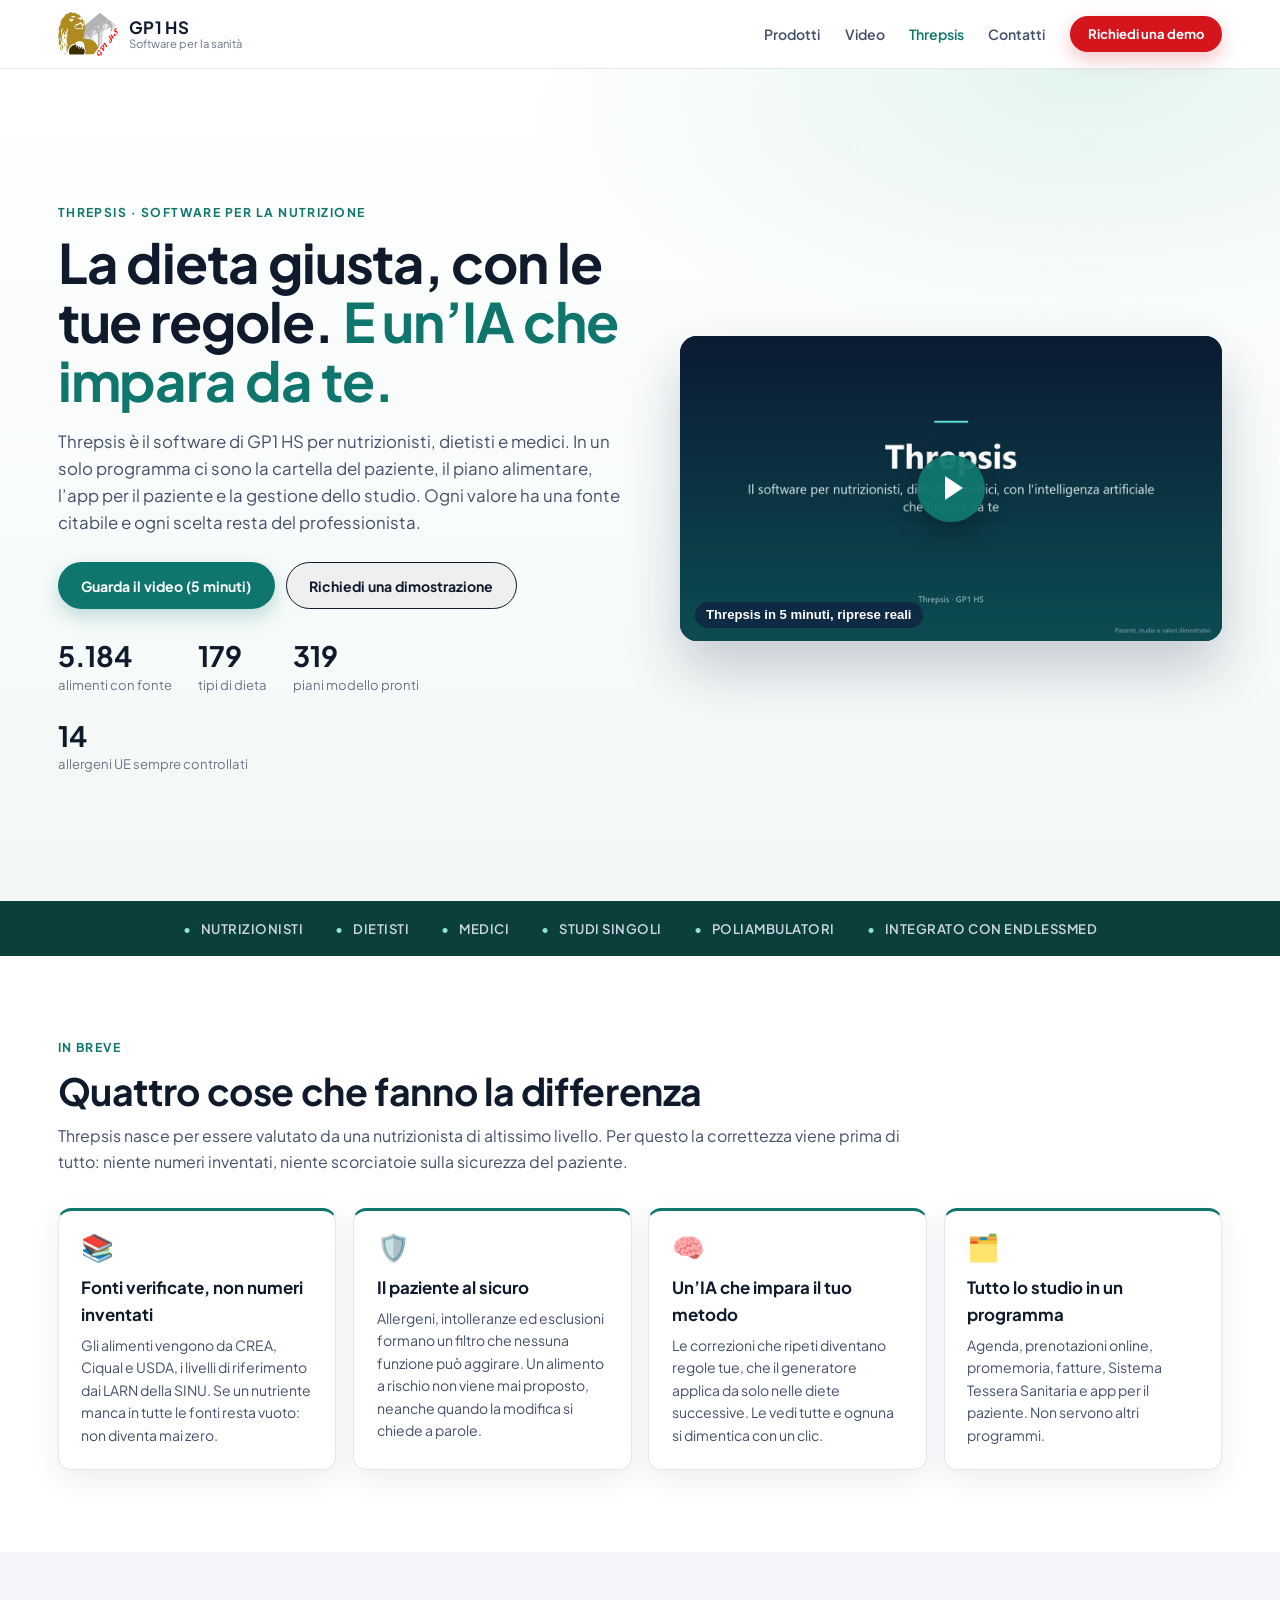
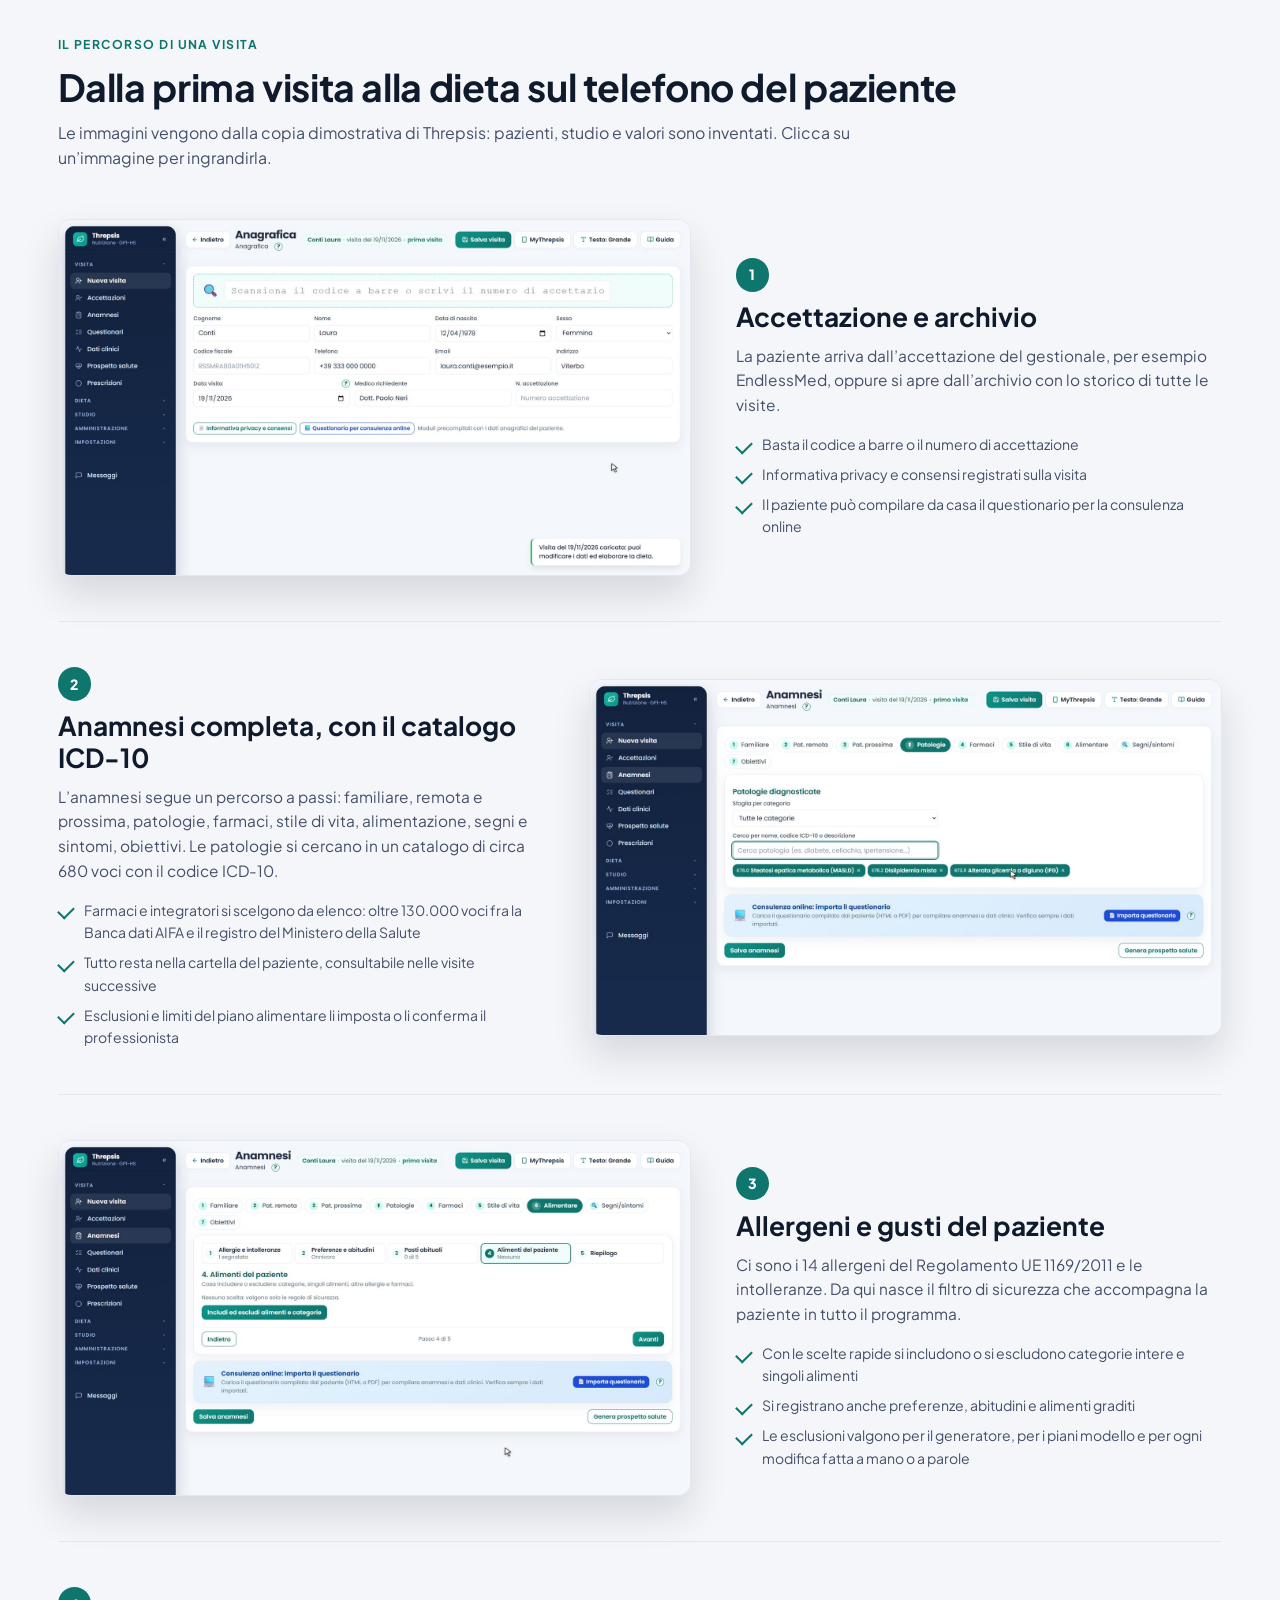
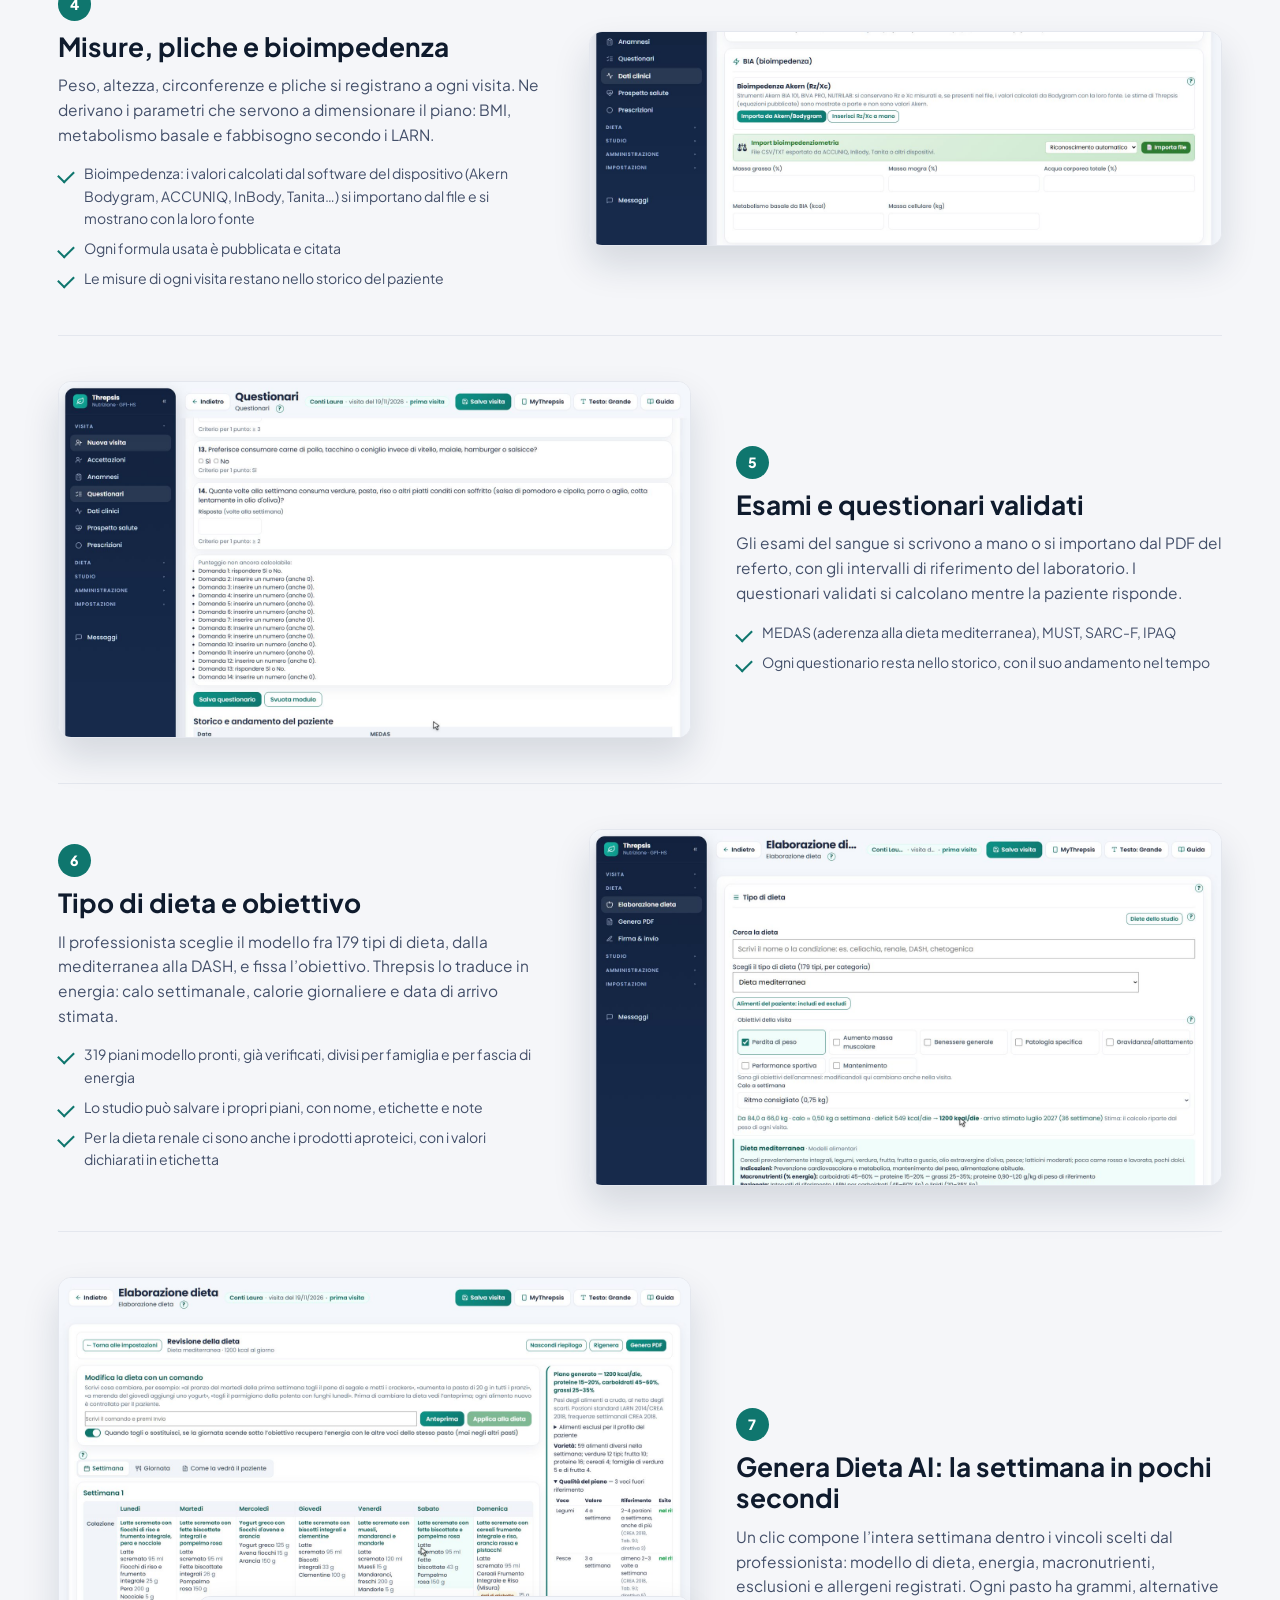
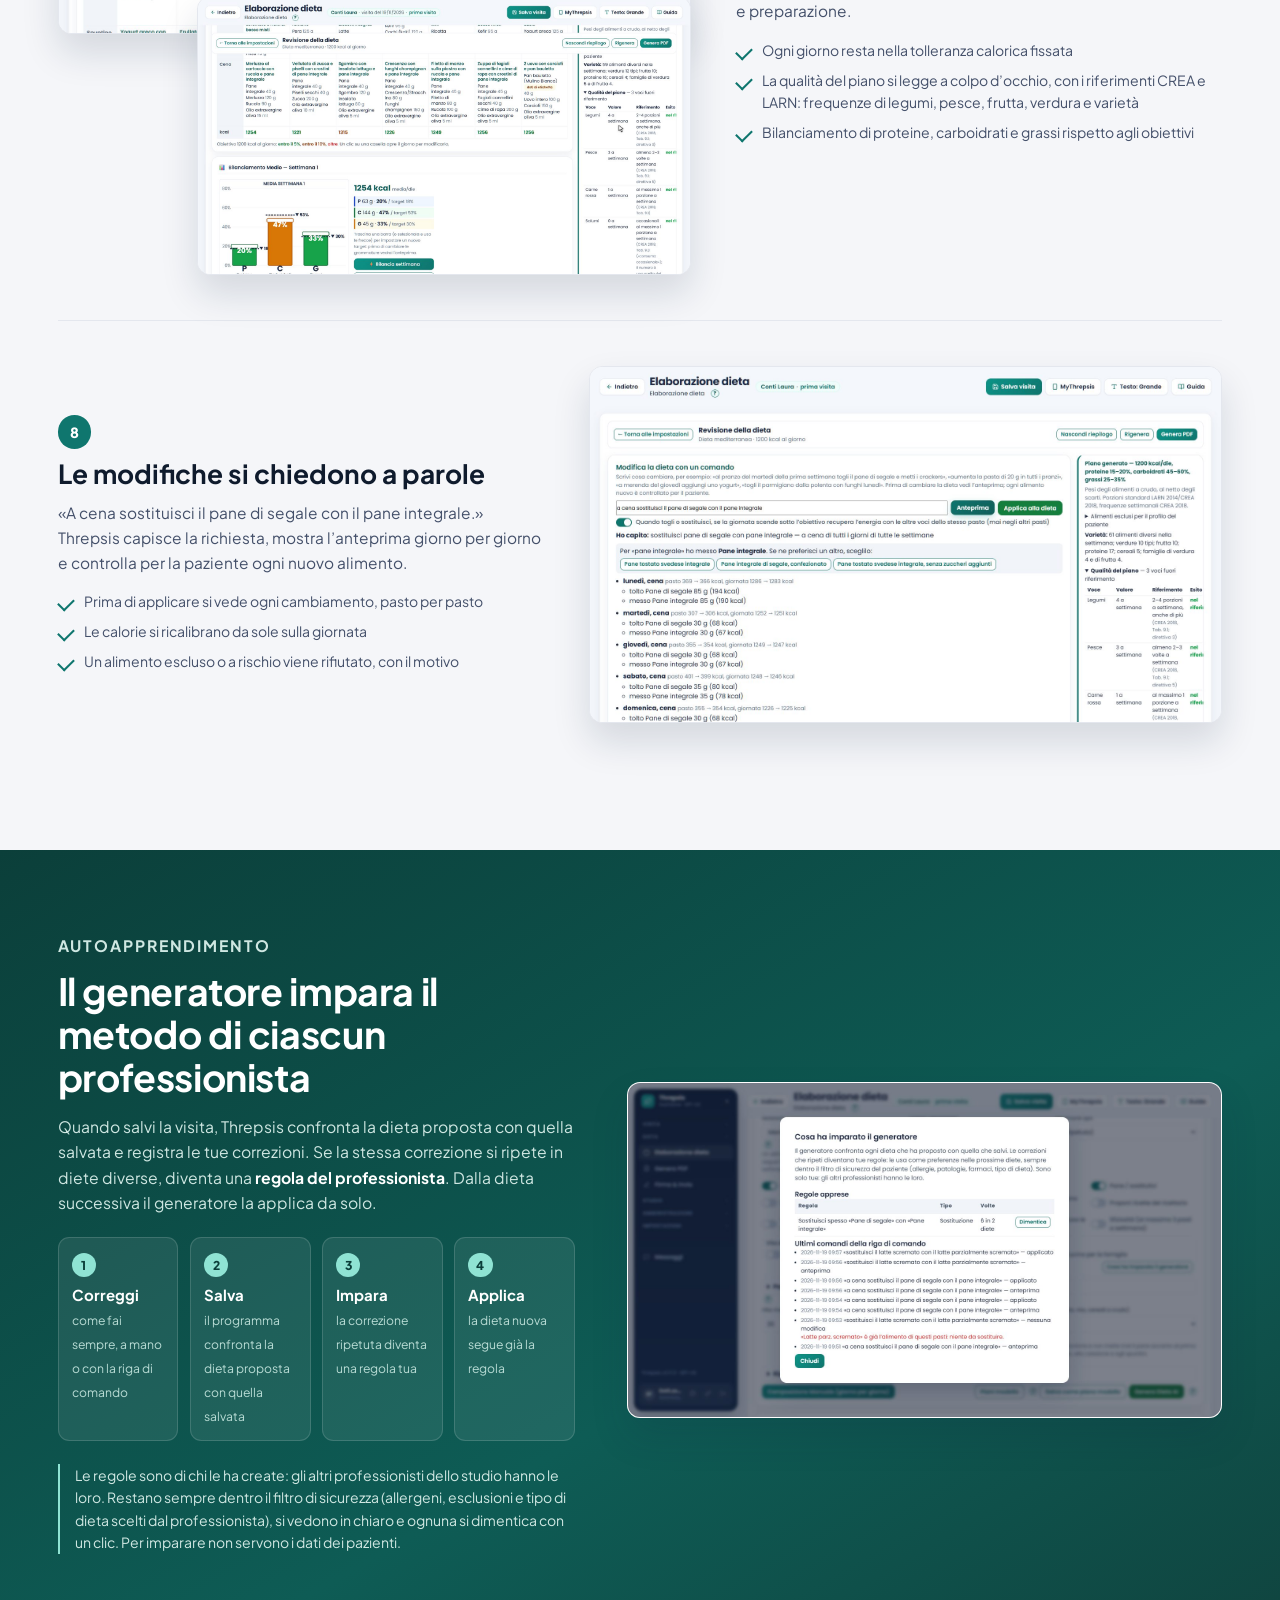
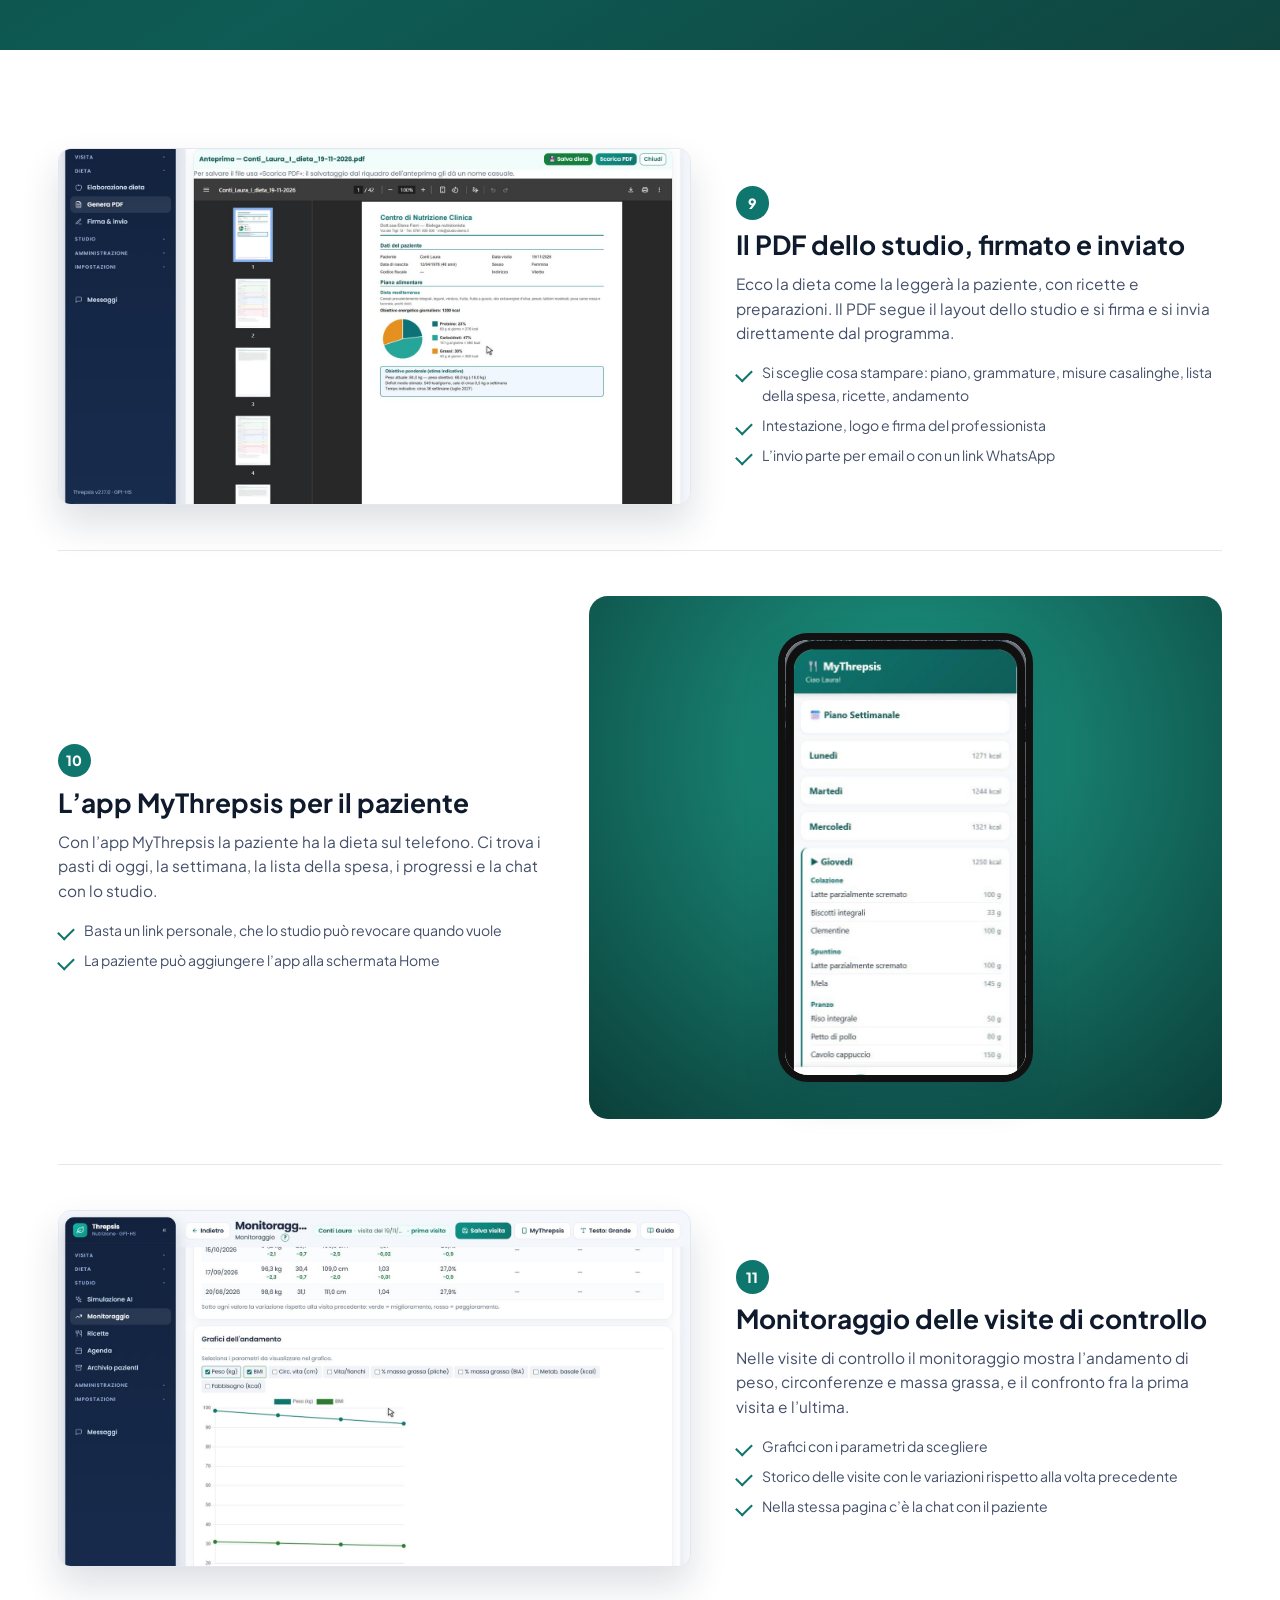
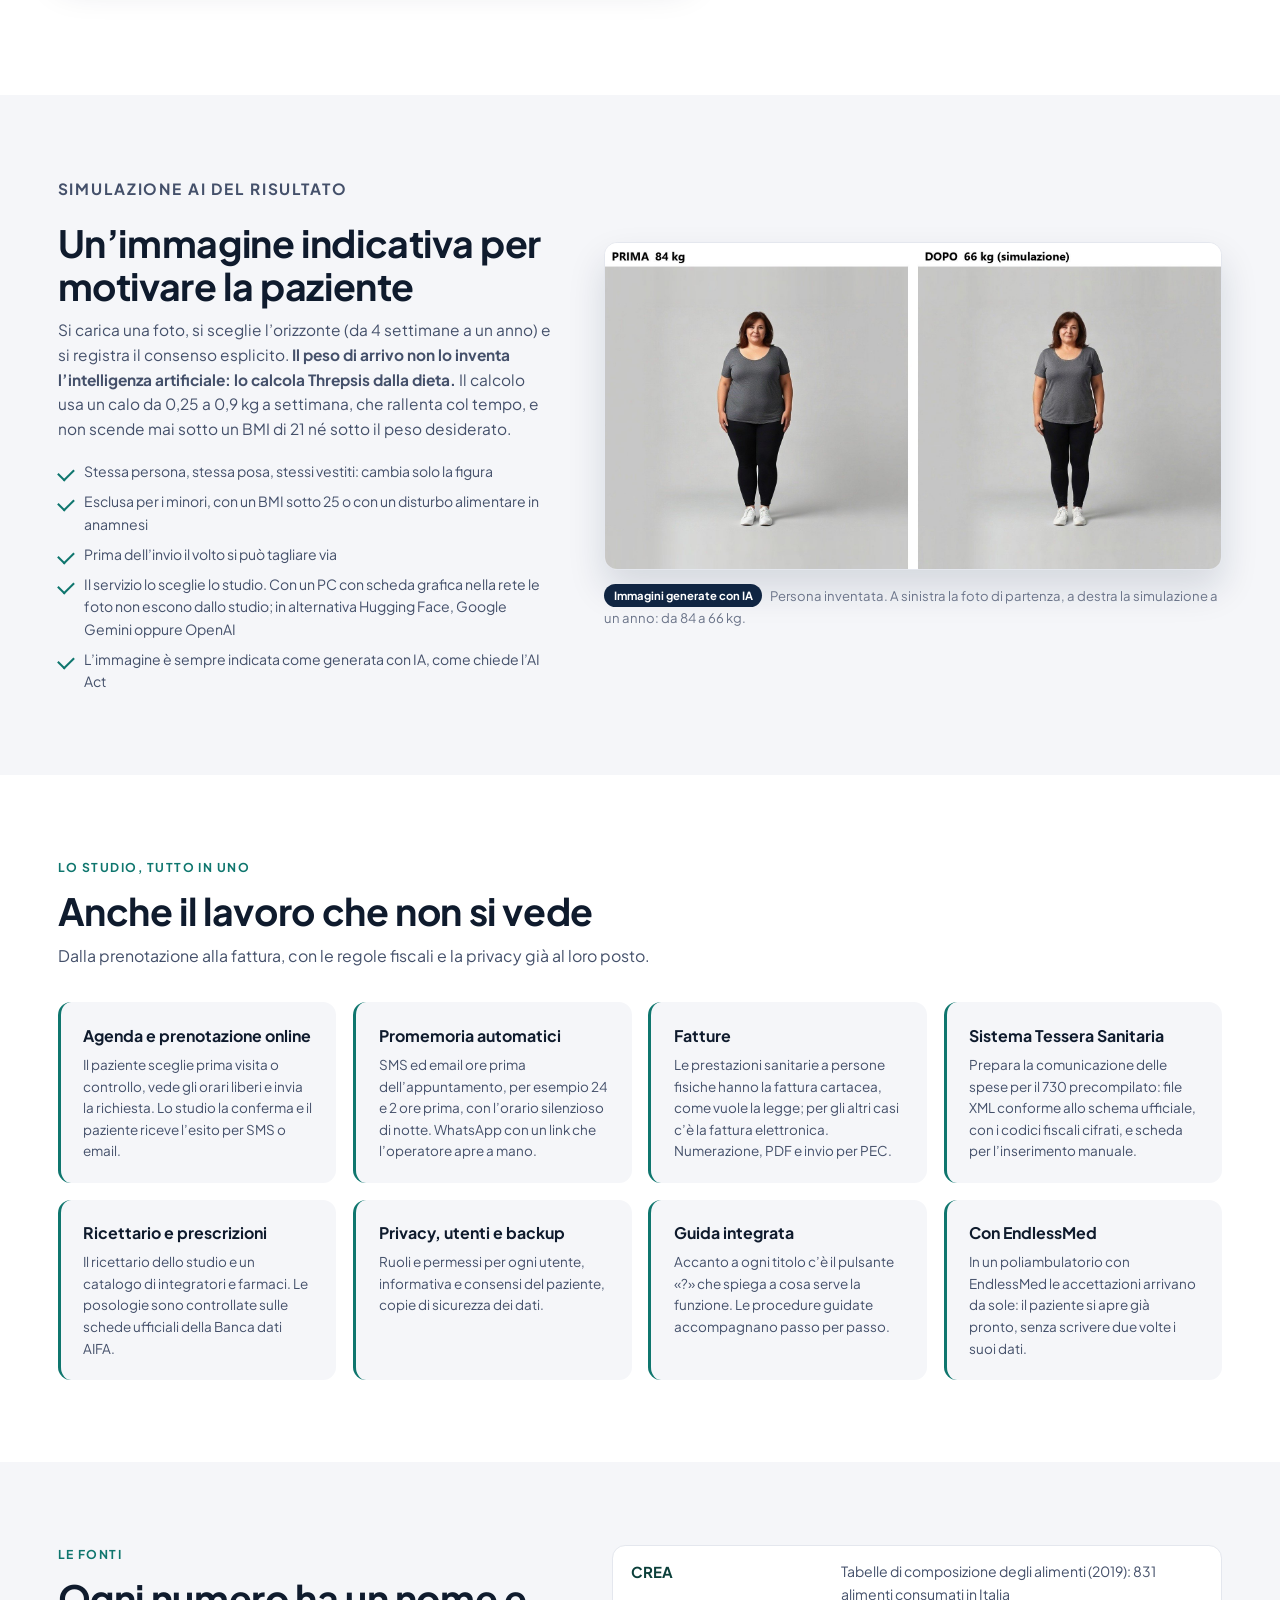
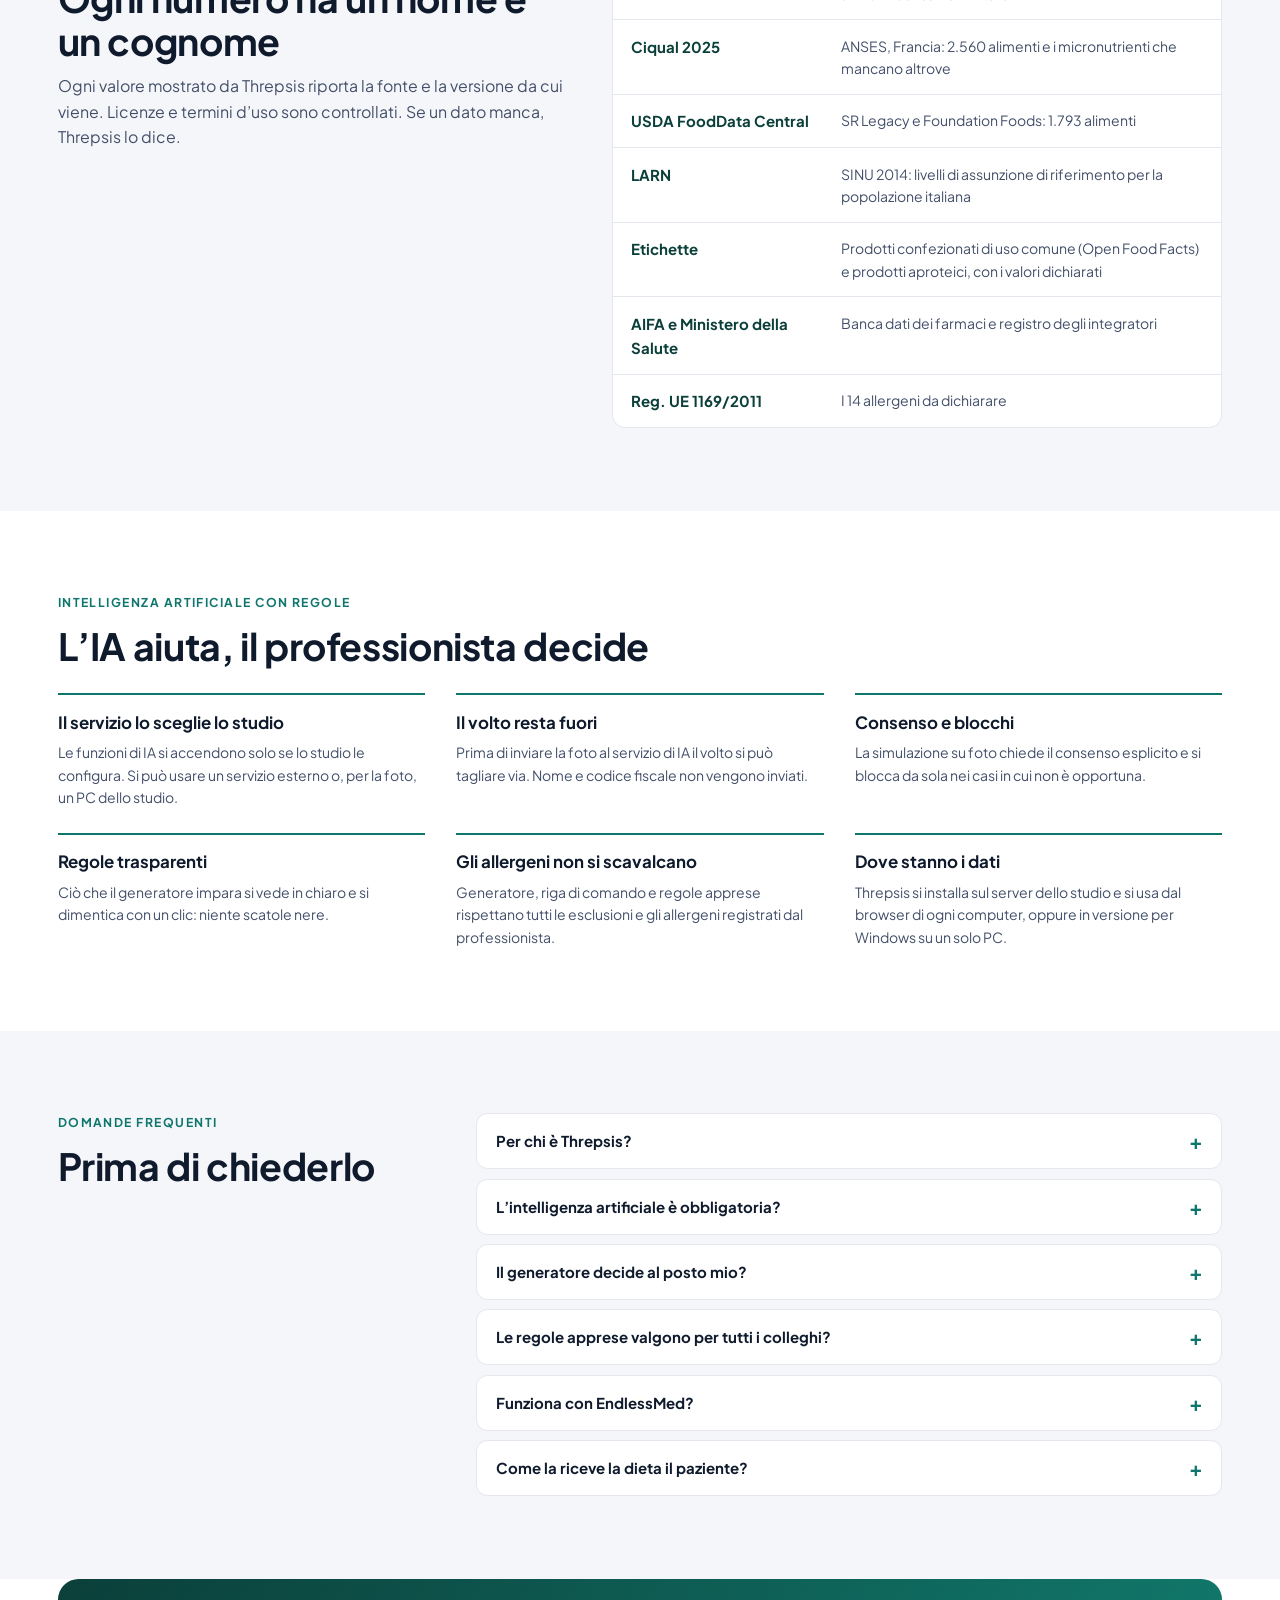
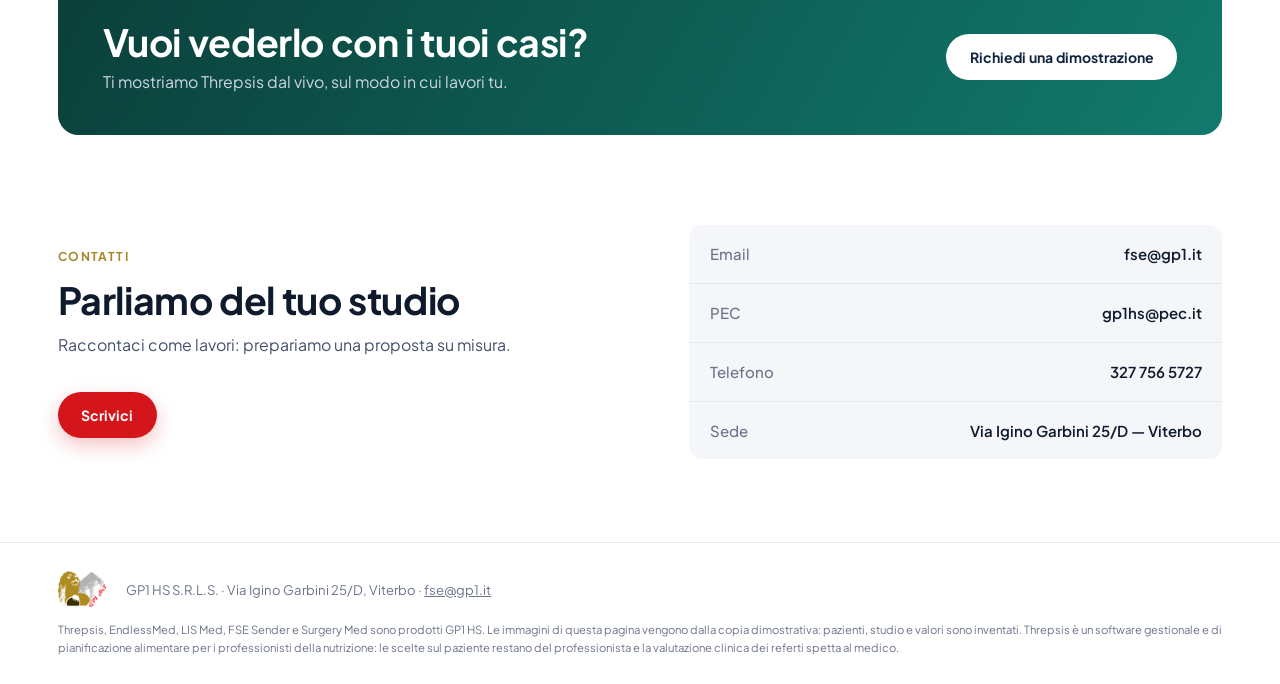
==== commit ba8ce4ea: "Pagina Threpsis: testi allineati all'opzione A del documento MDR Via il passo del prospetto con line" ====
--- a/threpsis.html
+++ b/threpsis.html
@@ -12,7 +12,7 @@
   <link rel="preconnect" href="https://fonts.googleapis.com">
   <link rel="preconnect" href="https://fonts.gstatic.com" crossorigin>
   <link href="https://fonts.googleapis.com/css2?family=Plus+Jakarta+Sans:wght@400;500;600;700;800&display=swap" rel="stylesheet">
-  <link rel="stylesheet" href="assets/css/style.css?v=20261119">
+  <link rel="stylesheet" href="assets/css/style.css?v=20261119b">
 </head>
 <body class="pg-thr">
 
@@ -76,7 +76,7 @@
         niente numeri inventati, niente scorciatoie sulla sicurezza del paziente.</p>
       <div class="pillars">
         <div class="pillar"><span class="pillar__ico" aria-hidden="true">📚</span><h3>Fonti verificate, non numeri inventati</h3>
-          <p>Gli alimenti vengono da CREA, Ciqual e USDA, i fabbisogni dai LARN della SINU. Se un nutriente manca in tutte le fonti resta vuoto: non diventa mai zero.</p></div>
+          <p>Gli alimenti vengono da CREA, Ciqual e USDA, i livelli di riferimento dai LARN della SINU. Se un nutriente manca in tutte le fonti resta vuoto: non diventa mai zero.</p></div>
         <div class="pillar"><span class="pillar__ico" aria-hidden="true">🛡️</span><h3>Il paziente al sicuro</h3>
           <p>Allergeni, intolleranze ed esclusioni formano un filtro che nessuna funzione può aggirare. Un alimento a rischio non viene mai proposto, neanche quando la modifica si chiede a parole.</p></div>
         <div class="pillar"><span class="pillar__ico" aria-hidden="true">🧠</span><h3>Un’IA che impara il tuo metodo</h3>
@@ -116,9 +116,9 @@
           <p>L’anamnesi segue un percorso a passi: familiare, remota e prossima, patologie, farmaci, stile di vita, alimentazione, segni e sintomi, obiettivi.
             Le patologie si cercano in un catalogo di circa 680 voci con il codice ICD-10.</p>
           <ul class="checks">
-            <li>Ogni voce porta le sue indicazioni alimentari, come i limiti di zuccheri aggiunti e grassi saturi. Il professionista può sempre cambiarle</li>
             <li>Farmaci e integratori si scelgono da elenco: oltre 130.000 voci fra la Banca dati AIFA e il registro del Ministero della Salute</li>
-            <li>Threpsis riconosce le interazioni note fra farmaci e dieta, come warfarin e vitamina K, e cita la fonte</li>
+            <li>Tutto resta nella cartella del paziente, consultabile nelle visite successive</li>
+            <li>Esclusioni e limiti del piano alimentare li imposta o li conferma il professionista</li>
           </ul>
         </div>
       </article>
@@ -132,22 +132,22 @@
           <ul class="checks">
             <li>Con le scelte rapide si includono o si escludono categorie intere e singoli alimenti</li>
             <li>Si registrano anche preferenze, abitudini e alimenti graditi</li>
-            <li>Il filtro vale per il generatore, per i piani modello e per ogni modifica fatta a mano o a parole</li>
-          </ul>
-        </div>
-      </article>
-
-      <article class="feat">
-        <button class="shot zoom" type="button" data-src="assets/img/threpsis/clinici.jpg" data-cap="Dati clinici: misure, plicometria e bioimpedenza Akern con grafico BIVA"><img src="assets/img/threpsis/clinici.jpg" alt="Dati clinici con bioimpedenza e grafico BIVA" loading="lazy"></button>
+            <li>Le esclusioni valgono per il generatore, per i piani modello e per ogni modifica fatta a mano o a parole</li>
+          </ul>
+        </div>
+      </article>
+
+      <article class="feat">
+        <button class="shot zoom" type="button" data-src="assets/img/threpsis/bioimpedenza.jpg" data-cap="Dati clinici: import dei valori dal bioimpedenziometro, con la loro fonte"><img src="assets/img/threpsis/bioimpedenza.jpg" alt="Import dei valori di bioimpedenza da Akern e da altri dispositivi" loading="lazy"></button>
         <div class="feat__txt">
           <span class="feat__num">4</span>
           <h3>Misure, pliche e bioimpedenza</h3>
-          <p>Peso, altezza, circonferenze e pliche diventano subito indici: BMI, rischio legato alla circonferenza vita, metabolismo basale con l’equazione più adatta
-            e massa grassa con Jackson-Pollock.</p>
-          <ul class="checks">
-            <li>Bioimpedenza Akern: Rz e Xc dallo strumento, oppure i valori di Bodygram importati con la loro fonte</li>
-            <li>Vettore BIVA sulle ellissi di riferimento</li>
-            <li>Si usano solo equazioni pubblicate e citate, mai fuori dal loro campo di validità. Le formule proprietarie non vengono ricostruite</li>
+          <p>Peso, altezza, circonferenze e pliche si registrano a ogni visita. Ne derivano i parametri che servono a dimensionare il piano:
+            BMI, metabolismo basale e fabbisogno secondo i LARN.</p>
+          <ul class="checks">
+            <li>Bioimpedenza: i valori calcolati dal software del dispositivo (Akern Bodygram, ACCUNIQ, InBody, Tanita…) si importano dal file e si mostrano con la loro fonte</li>
+            <li>Ogni formula usata è pubblicata e citata</li>
+            <li>Le misure di ogni visita restano nello storico del paziente</li>
           </ul>
         </div>
       </article>
@@ -157,7 +157,7 @@
         <div class="feat__txt">
           <span class="feat__num">5</span>
           <h3>Esami e questionari validati</h3>
-          <p>Gli esami del sangue si scrivono a mano o si importano dal PDF del referto. I questionari validati si calcolano mentre la paziente risponde.</p>
+          <p>Gli esami del sangue si scrivono a mano o si importano dal PDF del referto, con gli intervalli di riferimento del laboratorio. I questionari validati si calcolano mentre la paziente risponde.</p>
           <ul class="checks">
             <li>MEDAS (aderenza alla dieta mediterranea), MUST, SARC-F, IPAQ</li>
             <li>Ogni questionario resta nello storico, con il suo andamento nel tempo</li>
@@ -166,29 +166,11 @@
       </article>
 
       <article class="feat">
-        <div class="shot-pair">
-          <button class="shot zoom" type="button" data-src="assets/img/threpsis/prospetto.jpg" data-cap="Prospetto: valori, soglie delle linee guida e fonti numerate"><img src="assets/img/threpsis/prospetto.jpg" alt="Prospetto con riferimenti alle linee guida" loading="lazy"></button>
-          <button class="shot zoom" type="button" data-src="assets/img/threpsis/riformula.jpg" data-cap="L’assistente IA riscrive la spiegazione senza ricevere dati identificativi"><img src="assets/img/threpsis/riformula.jpg" alt="Spiegazione riformulata dall’assistente IA" loading="lazy"></button>
-        </div>
+        <button class="shot zoom" type="button" data-src="assets/img/threpsis/tipo.jpg" data-cap="Tipo di dieta e obiettivo: calo consigliato, energia e data di arrivo"><img src="assets/img/threpsis/tipo.jpg" alt="Scelta del tipo di dieta e dell’obiettivo" loading="lazy"></button>
         <div class="feat__txt">
           <span class="feat__num">6</span>
-          <h3>Il prospetto, con le linee guida e le fonti</h3>
-          <p>Il prospetto mette in ordine i valori della paziente accanto alle soglie delle linee guida pubblicate (OMS, ADA, ESC, ESH, KDIGO) e alle indicazioni CREA e LARN.
-            Accanto a ogni voce c’è la sua fonte, numerata.</p>
-          <ul class="checks">
-            <li>I valori da approfondire sono segnalati per il confronto con il medico</li>
-            <li>La spiegazione discorsiva ha le fonti numerate. L’assistente IA ne scrive una versione più scorrevole: al modello arrivano solo età, sesso e valori, mai il nome</li>
-            <li>La valutazione e la scelta restano del professionista: il programma non applica nulla senza la sua conferma</li>
-          </ul>
-        </div>
-      </article>
-
-      <article class="feat">
-        <button class="shot zoom" type="button" data-src="assets/img/threpsis/tipo.jpg" data-cap="Tipo di dieta e obiettivo: calo consigliato, energia e data di arrivo"><img src="assets/img/threpsis/tipo.jpg" alt="Scelta del tipo di dieta e dell’obiettivo" loading="lazy"></button>
-        <div class="feat__txt">
-          <span class="feat__num">7</span>
           <h3>Tipo di dieta e obiettivo</h3>
-          <p>Il professionista sceglie fra 179 tipi di dieta, dalla mediterranea alla DASH. L’obiettivo diventa energia: calo consigliato, calorie giornaliere e data di arrivo stimata.</p>
+          <p>Il professionista sceglie il modello fra 179 tipi di dieta, dalla mediterranea alla DASH, e fissa l’obiettivo. Threpsis lo traduce in energia: calo settimanale, calorie giornaliere e data di arrivo stimata.</p>
           <ul class="checks">
             <li>319 piani modello pronti, già verificati, divisi per famiglia e per fascia di energia</li>
             <li>Lo studio può salvare i propri piani, con nome, etichette e note</li>
@@ -203,9 +185,9 @@
           <button class="shot zoom" type="button" data-src="assets/img/threpsis/bilancio.jpg" data-cap="Qualità del piano e bilanciamento dei macronutrienti"><img src="assets/img/threpsis/bilancio.jpg" alt="Bilanciamento dei macronutrienti" loading="lazy"></button>
         </div>
         <div class="feat__txt">
-          <span class="feat__num">8</span>
+          <span class="feat__num">7</span>
           <h3>Genera Dieta AI: la settimana in pochi secondi</h3>
-          <p>Un clic compone l’intera settimana: ogni pasto ha grammi, alternative e preparazione, sempre dentro il filtro di sicurezza della paziente.</p>
+          <p>Un clic compone l’intera settimana dentro i vincoli scelti dal professionista: modello di dieta, energia, macronutrienti, esclusioni e allergeni registrati. Ogni pasto ha grammi, alternative e preparazione.</p>
           <ul class="checks">
             <li>Ogni giorno resta nella tolleranza calorica fissata</li>
             <li>La qualità del piano si legge a colpo d’occhio, con i riferimenti CREA e LARN: frequenze di legumi, pesce, frutta, verdura e varietà</li>
@@ -217,7 +199,7 @@
       <article class="feat">
         <button class="shot zoom" type="button" data-src="assets/img/threpsis/comando.jpg" data-cap="Riga di comando: la modifica chiesta in italiano, con anteprima"><img src="assets/img/threpsis/comando.jpg" alt="Modifica della dieta con un comando scritto" loading="lazy"></button>
         <div class="feat__txt">
-          <span class="feat__num">9</span>
+          <span class="feat__num">8</span>
           <h3>Le modifiche si chiedono a parole</h3>
           <p>«A cena sostituisci il pane di segale con il pane integrale.» Threpsis capisce la richiesta, mostra l’anteprima giorno per giorno e controlla per la paziente ogni nuovo alimento.</p>
           <ul class="checks">
@@ -244,7 +226,7 @@
           <li><strong>Applica</strong><span>la dieta nuova segue già la regola</span></li>
         </ol>
         <p class="learn__note">Le regole sono di chi le ha create: gli altri professionisti dello studio hanno le loro. Restano sempre dentro il filtro di sicurezza
-          (allergie, patologie, farmaci, tipo di dieta), si vedono in chiaro e ognuna si dimentica con un clic. Per imparare non servono i dati dei pazienti.</p>
+          (allergeni, esclusioni e tipo di dieta scelti dal professionista), si vedono in chiaro e ognuna si dimentica con un clic. Per imparare non servono i dati dei pazienti.</p>
       </div>
       <button class="shot shot--dark zoom" type="button" data-src="assets/img/threpsis/impara.jpg" data-cap="«Cosa ha imparato il generatore»: regole apprese e ultimi comandi"><img src="assets/img/threpsis/impara.jpg" alt="Finestra con le regole apprese dal generatore" loading="lazy"></button>
     </div>
@@ -255,7 +237,7 @@
       <article class="feat feat--first">
         <button class="shot zoom" type="button" data-src="assets/img/threpsis/pdf.jpg" data-cap="Il PDF della dieta, con il layout dello studio"><img src="assets/img/threpsis/pdf.jpg" alt="Anteprima del PDF della dieta" loading="lazy"></button>
         <div class="feat__txt">
-          <span class="feat__num">10</span>
+          <span class="feat__num">9</span>
           <h3>Il PDF dello studio, firmato e inviato</h3>
           <p>Ecco la dieta come la leggerà la paziente, con ricette e preparazioni. Il PDF segue il layout dello studio e si firma e si invia direttamente dal programma.</p>
           <ul class="checks">
@@ -269,7 +251,7 @@
       <article class="feat">
         <div class="phone-wrap"><button class="shot shot--phone zoom" type="button" data-src="assets/img/threpsis/app.jpg" data-cap="L’app MyThrepsis sul telefono della paziente"><img src="assets/img/threpsis/app.jpg" alt="App MyThrepsis con il piano settimanale" loading="lazy"></button></div>
         <div class="feat__txt">
-          <span class="feat__num">11</span>
+          <span class="feat__num">10</span>
           <h3>L’app MyThrepsis per il paziente</h3>
           <p>Con l’app MyThrepsis la paziente ha la dieta sul telefono. Ci trova i pasti di oggi, la settimana, la lista della spesa, i progressi e la chat con lo studio.</p>
           <ul class="checks">
@@ -282,7 +264,7 @@
       <article class="feat">
         <button class="shot zoom" type="button" data-src="assets/img/threpsis/monitor.jpg" data-cap="Monitoraggio: andamento e confronto tra le visite"><img src="assets/img/threpsis/monitor.jpg" alt="Grafici dell’andamento nelle visite di controllo" loading="lazy"></button>
         <div class="feat__txt">
-          <span class="feat__num">12</span>
+          <span class="feat__num">11</span>
           <h3>Monitoraggio delle visite di controllo</h3>
           <p>Nelle visite di controllo il monitoraggio mostra l’andamento di peso, circonferenze e massa grassa, e il confronto fra la prima visita e l’ultima.</p>
           <ul class="checks">
@@ -299,7 +281,7 @@
     <div class="wrap sim">
       <div class="sim__txt">
         <p class="eyebrow eyebrow--thr">Simulazione AI del risultato</p>
-        <h2>La paziente vede dove la porta il piano</h2>
+        <h2>Un’immagine indicativa per motivare la paziente</h2>
         <p>Si carica una foto, si sceglie l’orizzonte (da 4 settimane a un anno) e si registra il consenso esplicito.
           <strong>Il peso di arrivo non lo inventa l’intelligenza artificiale: lo calcola Threpsis dalla dieta.</strong>
           Il calcolo usa un calo da 0,25 a 0,9 kg a settimana, che rallenta col tempo, e non scende mai sotto un BMI di 21 né sotto il peso desiderato.</p>
@@ -362,10 +344,10 @@
       <h2>L’IA aiuta, il professionista decide</h2>
       <div class="why">
         <div><h3>Il servizio lo sceglie lo studio</h3><p>Le funzioni di IA si accendono solo se lo studio le configura. Si può usare un servizio esterno o, per la foto, un PC dello studio.</p></div>
-        <div><h3>Nessun dato identificativo</h3><p>Per riscrivere la spiegazione il modello riceve età, sesso e valori. Non riceve mai nome, codice fiscale o recapiti.</p></div>
+        <div><h3>Il volto resta fuori</h3><p>Prima di inviare la foto al servizio di IA il volto si può tagliare via. Nome e codice fiscale non vengono inviati.</p></div>
         <div><h3>Consenso e blocchi</h3><p>La simulazione su foto chiede il consenso esplicito e si blocca da sola nei casi in cui non è opportuna.</p></div>
         <div><h3>Regole trasparenti</h3><p>Ciò che il generatore impara si vede in chiaro e si dimentica con un clic: niente scatole nere.</p></div>
-        <div><h3>La sicurezza non si scavalca</h3><p>Generatore, riga di comando e regole apprese passano tutti dallo stesso filtro di sicurezza del paziente.</p></div>
+        <div><h3>Gli allergeni non si scavalcano</h3><p>Generatore, riga di comando e regole apprese rispettano tutti le esclusioni e gli allergeni registrati dal professionista.</p></div>
         <div><h3>Dove stanno i dati</h3><p>Threpsis si installa sul server dello studio e si usa dal browser di ogni computer, oppure in versione per Windows su un solo PC.</p></div>
       </div>
     </div>
@@ -379,7 +361,7 @@
       </div>
       <div class="faq__list">
         <details><summary>Per chi è Threpsis?</summary><p>Per nutrizionisti, dietisti e medici che seguono pazienti per l’alimentazione: dallo studio singolo al poliambulatorio con più professionisti, ognuno con i suoi utenti e le sue regole.</p></details>
-        <details><summary>L’intelligenza artificiale è obbligatoria?</summary><p>No. Il generatore, i piani modello, i controlli di sicurezza e le fonti funzionano dentro Threpsis. Le funzioni che usano un servizio di IA esterno, come la riscrittura dei testi e la simulazione su foto, si accendono solo se lo studio le configura.</p></details>
+        <details><summary>L’intelligenza artificiale è obbligatoria?</summary><p>No. Il generatore, i piani modello, i controlli di sicurezza e le fonti funzionano dentro Threpsis. Le funzioni che usano un servizio di IA esterno, come la simulazione su foto, si accendono solo se lo studio le configura.</p></details>
         <details><summary>Il generatore decide al posto mio?</summary><p>No. Tipo di dieta, obiettivo ed esclusioni li sceglie e li conferma il professionista. Il generatore compone i pasti dentro quei vincoli, e ogni proposta si corregge prima di salvarla.</p></details>
         <details><summary>Le regole apprese valgono per tutti i colleghi?</summary><p>No: ogni professionista ha le sue. Le regole nascono dalle correzioni ripetute in diete diverse, si vedono in chiaro e si possono dimenticare una per una.</p></details>
         <details><summary>Funziona con EndlessMed?</summary><p>Sì. Le accettazioni di EndlessMed arrivano in Threpsis con i dati del paziente: non si scrive niente due volte.</p></details>
@@ -422,7 +404,7 @@
     <img src="assets/img/logo-gp1hs.png" alt="" width="48" height="36">
     <p>GP1 HS S.R.L.S. · Via Igino Garbini 25/D, Viterbo · <a href="mailto:fse@gp1.it">fse@gp1.it</a></p>
     <p class="foot__small">Threpsis, EndlessMed, LIS Med, FSE Sender e Surgery Med sono prodotti GP1 HS. Le immagini di questa pagina vengono dalla copia dimostrativa:
-      pazienti, studio e valori sono inventati. Threpsis è uno strumento per il professionista della nutrizione e non sostituisce la valutazione del medico.</p>
+      pazienti, studio e valori sono inventati. Threpsis è un software gestionale e di pianificazione alimentare per i professionisti della nutrizione: le scelte sul paziente restano del professionista e la valutazione clinica dei referti spetta al medico.</p>
   </div>
 </footer>
 
@@ -456,6 +438,6 @@
   </figure>
 </dialog>
 
-<script src="assets/js/main.js?v=20261119"></script>
+<script src="assets/js/main.js?v=20261119b"></script>
 </body>
 </html>
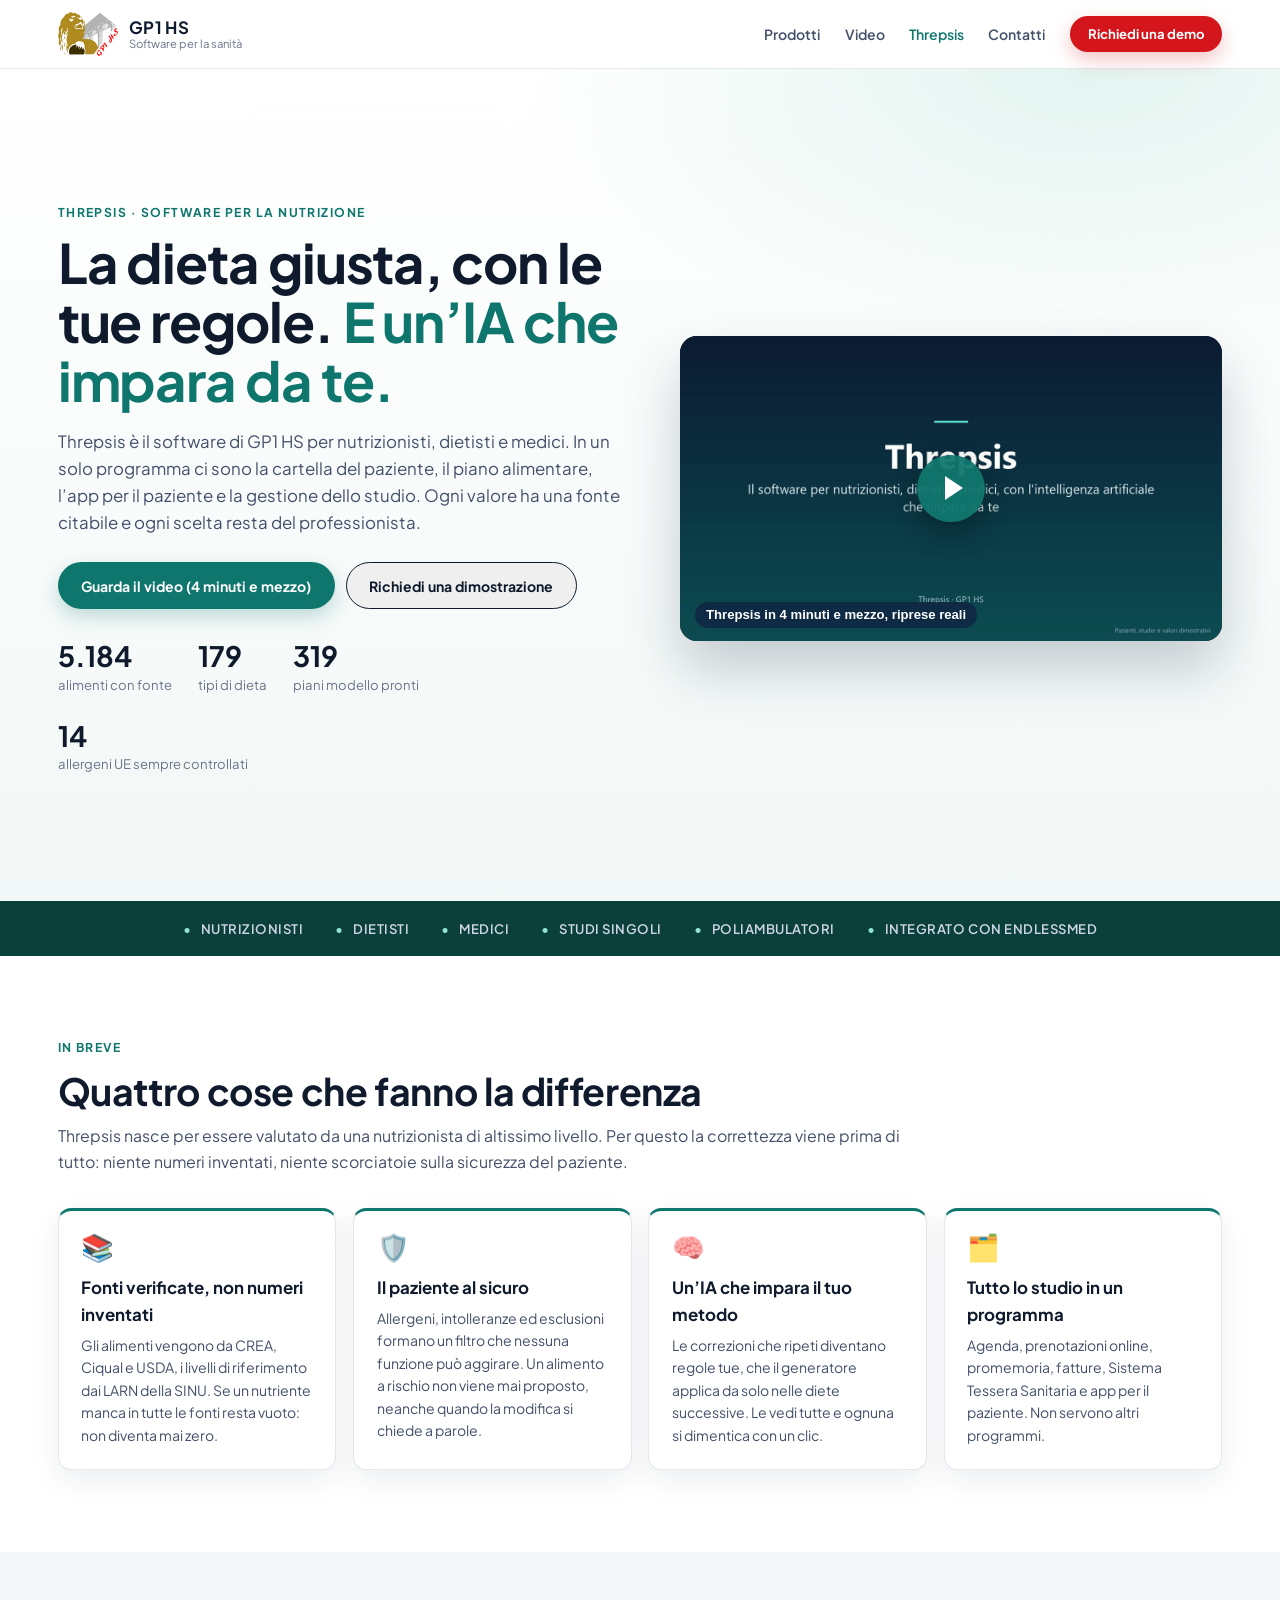
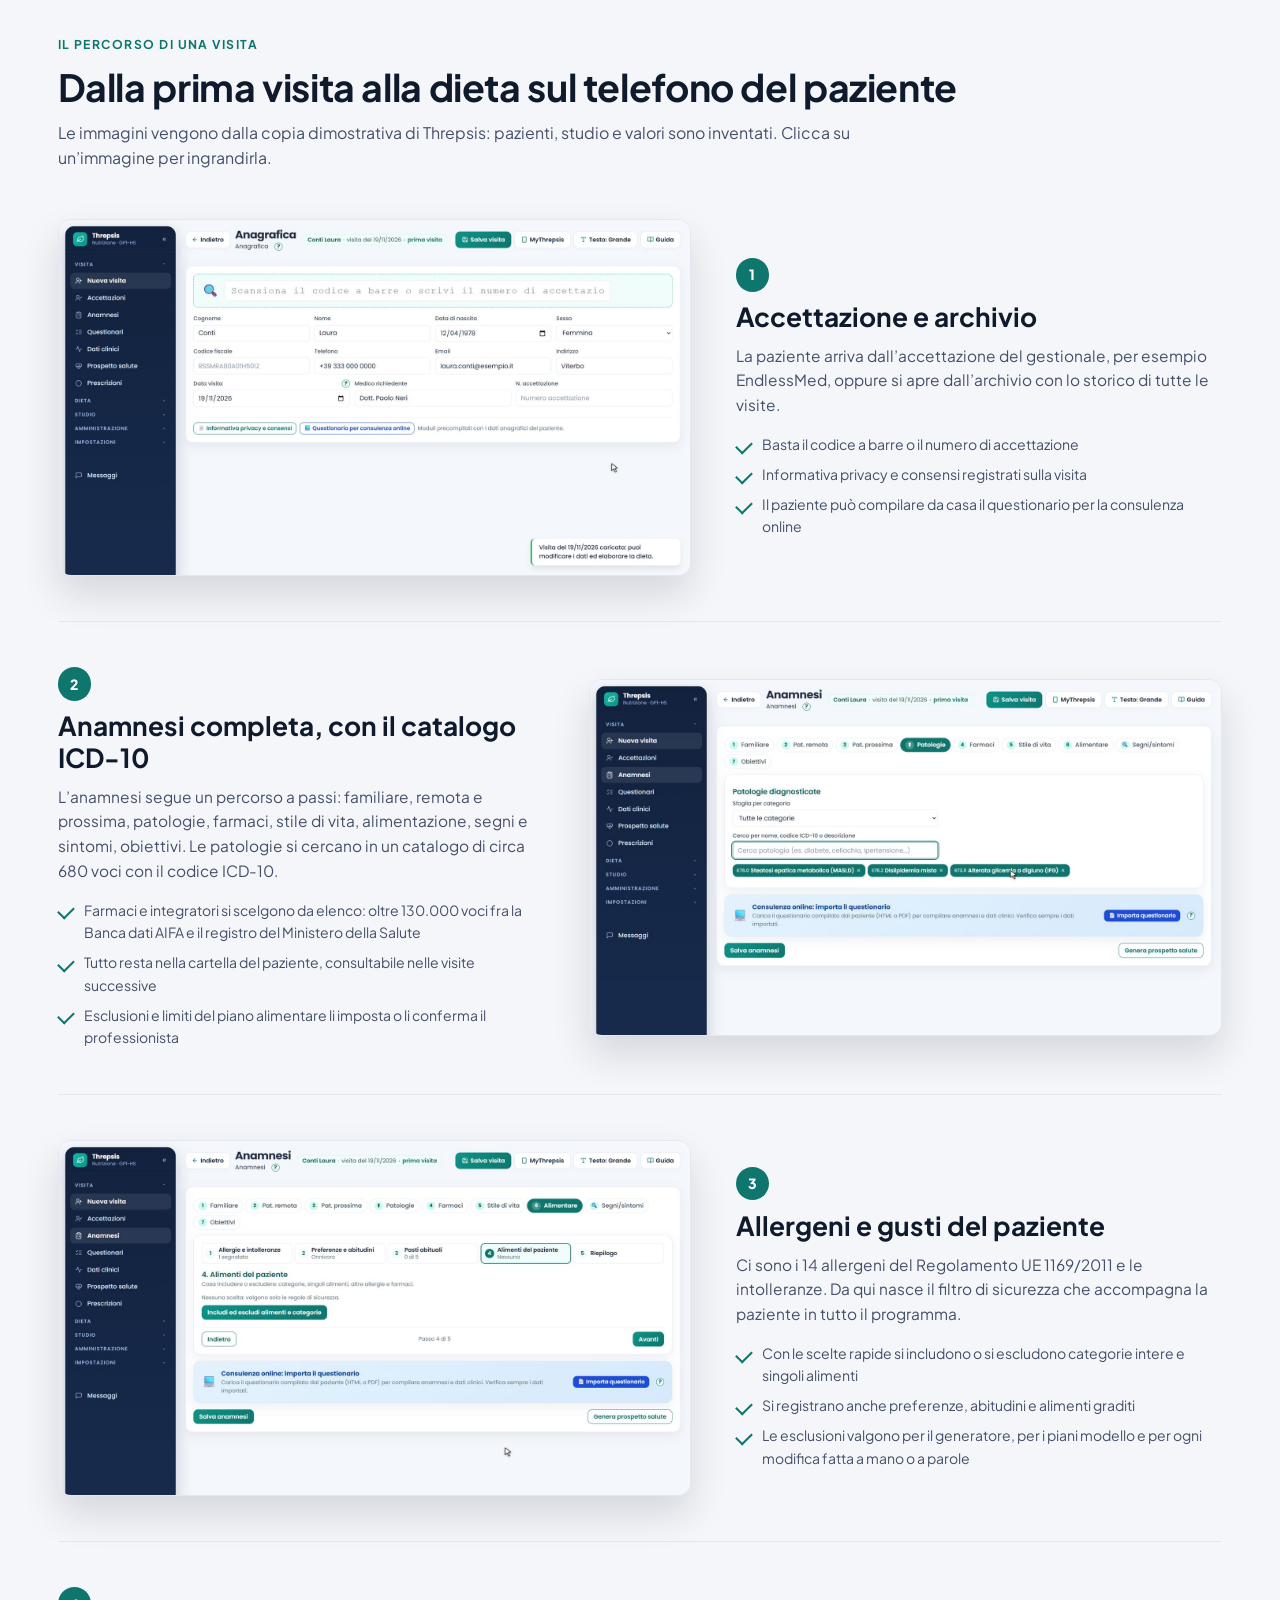
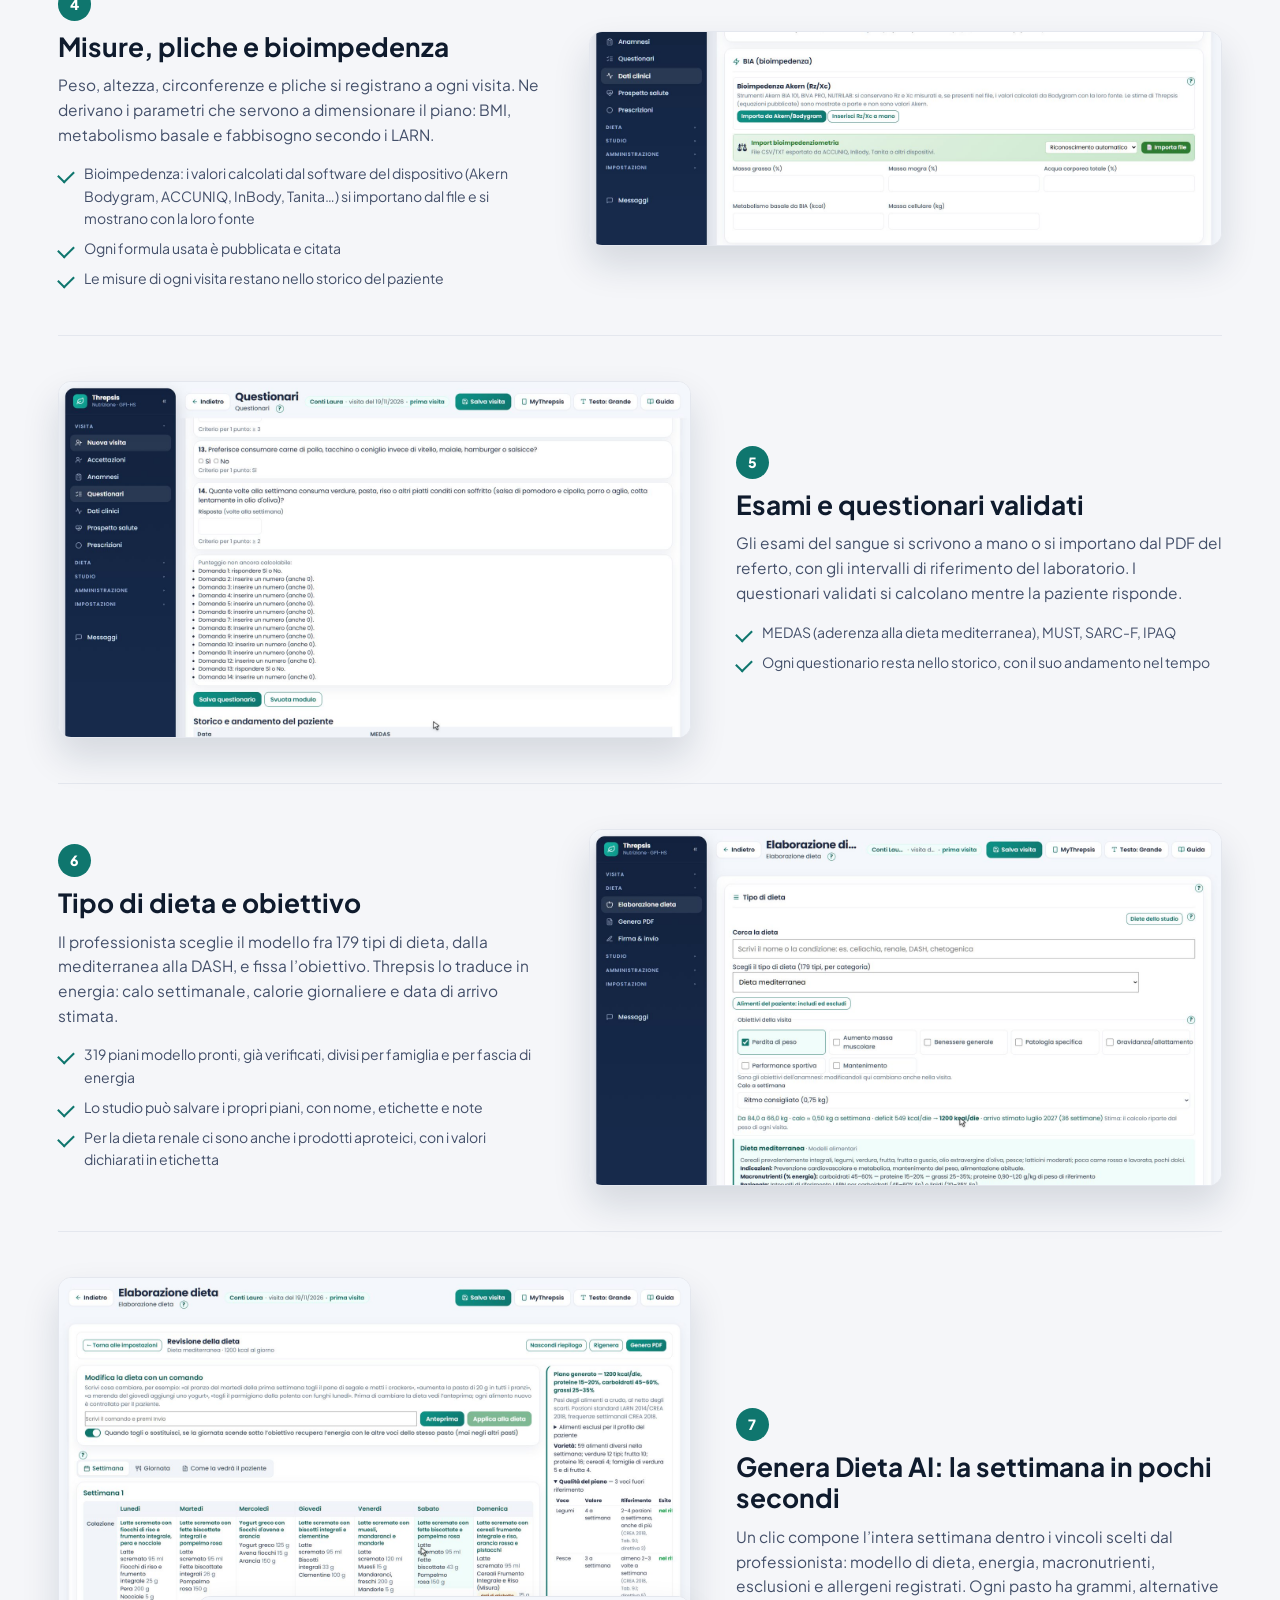
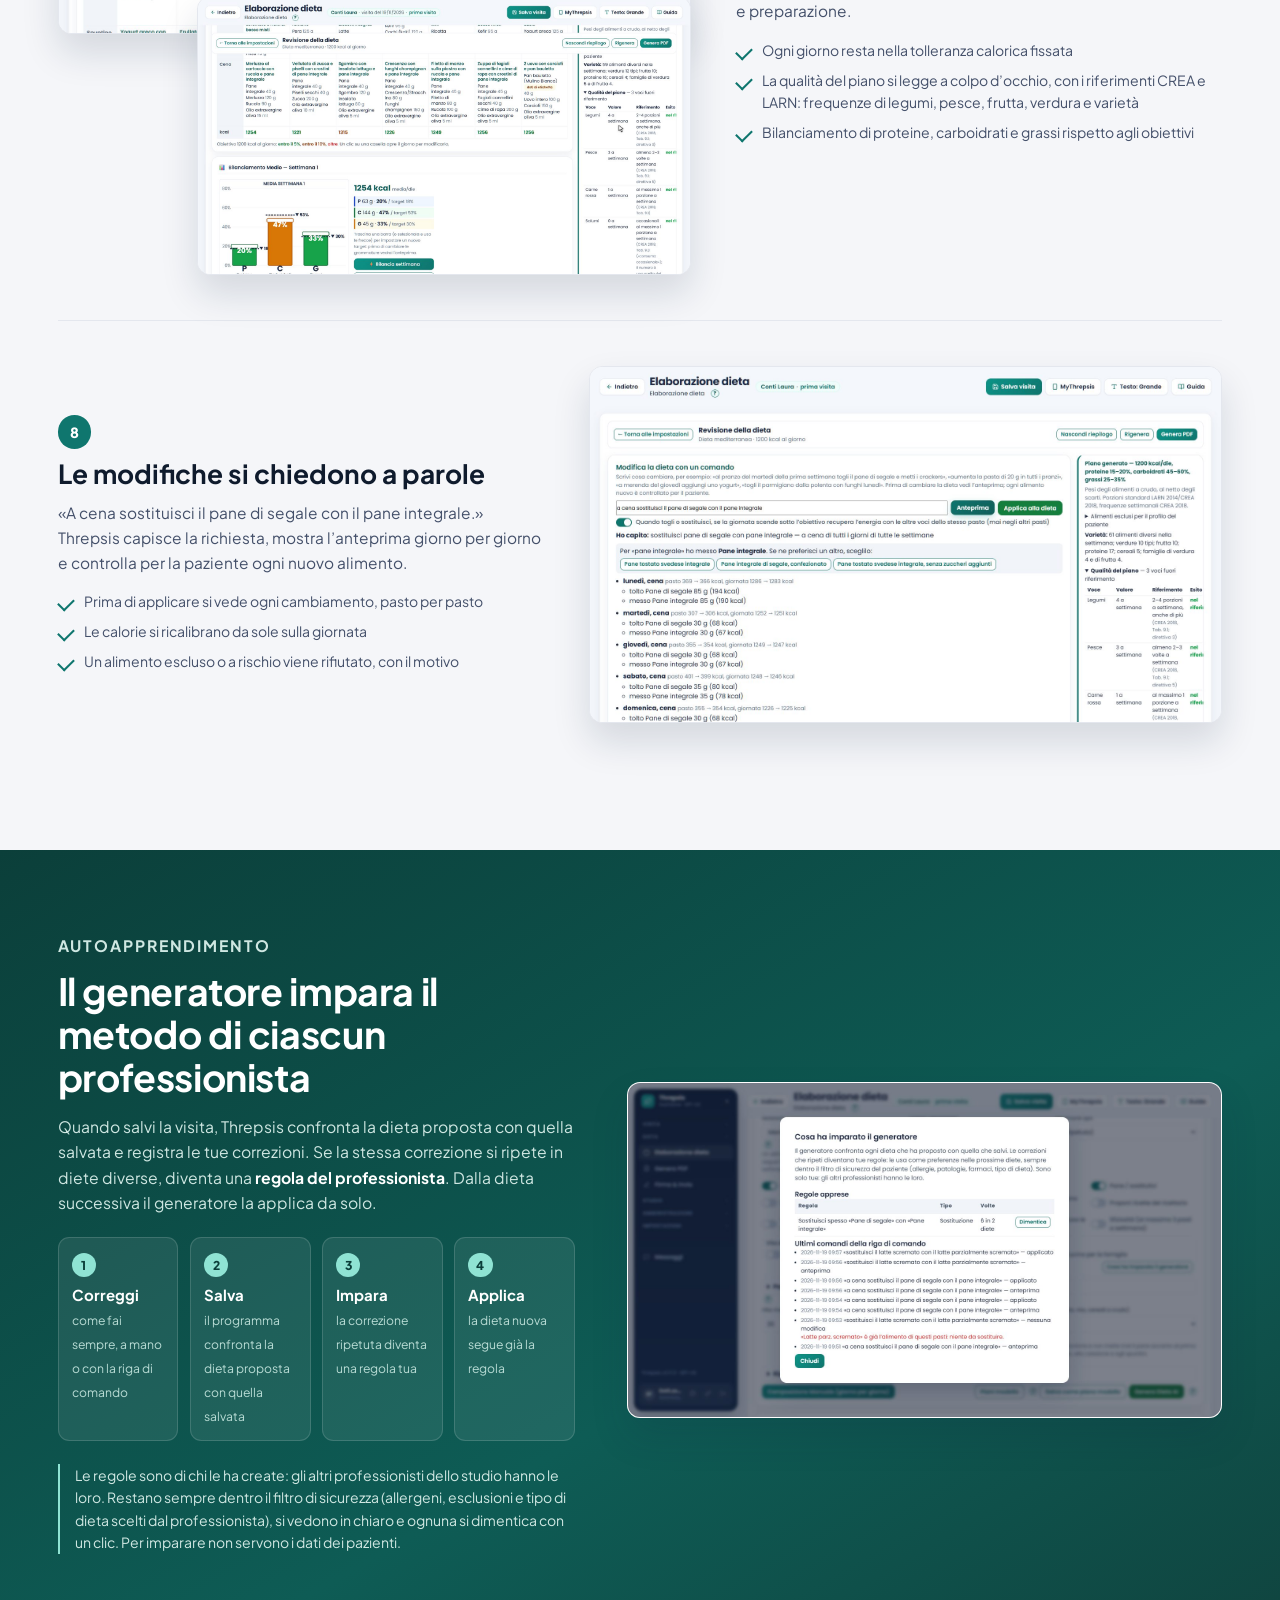
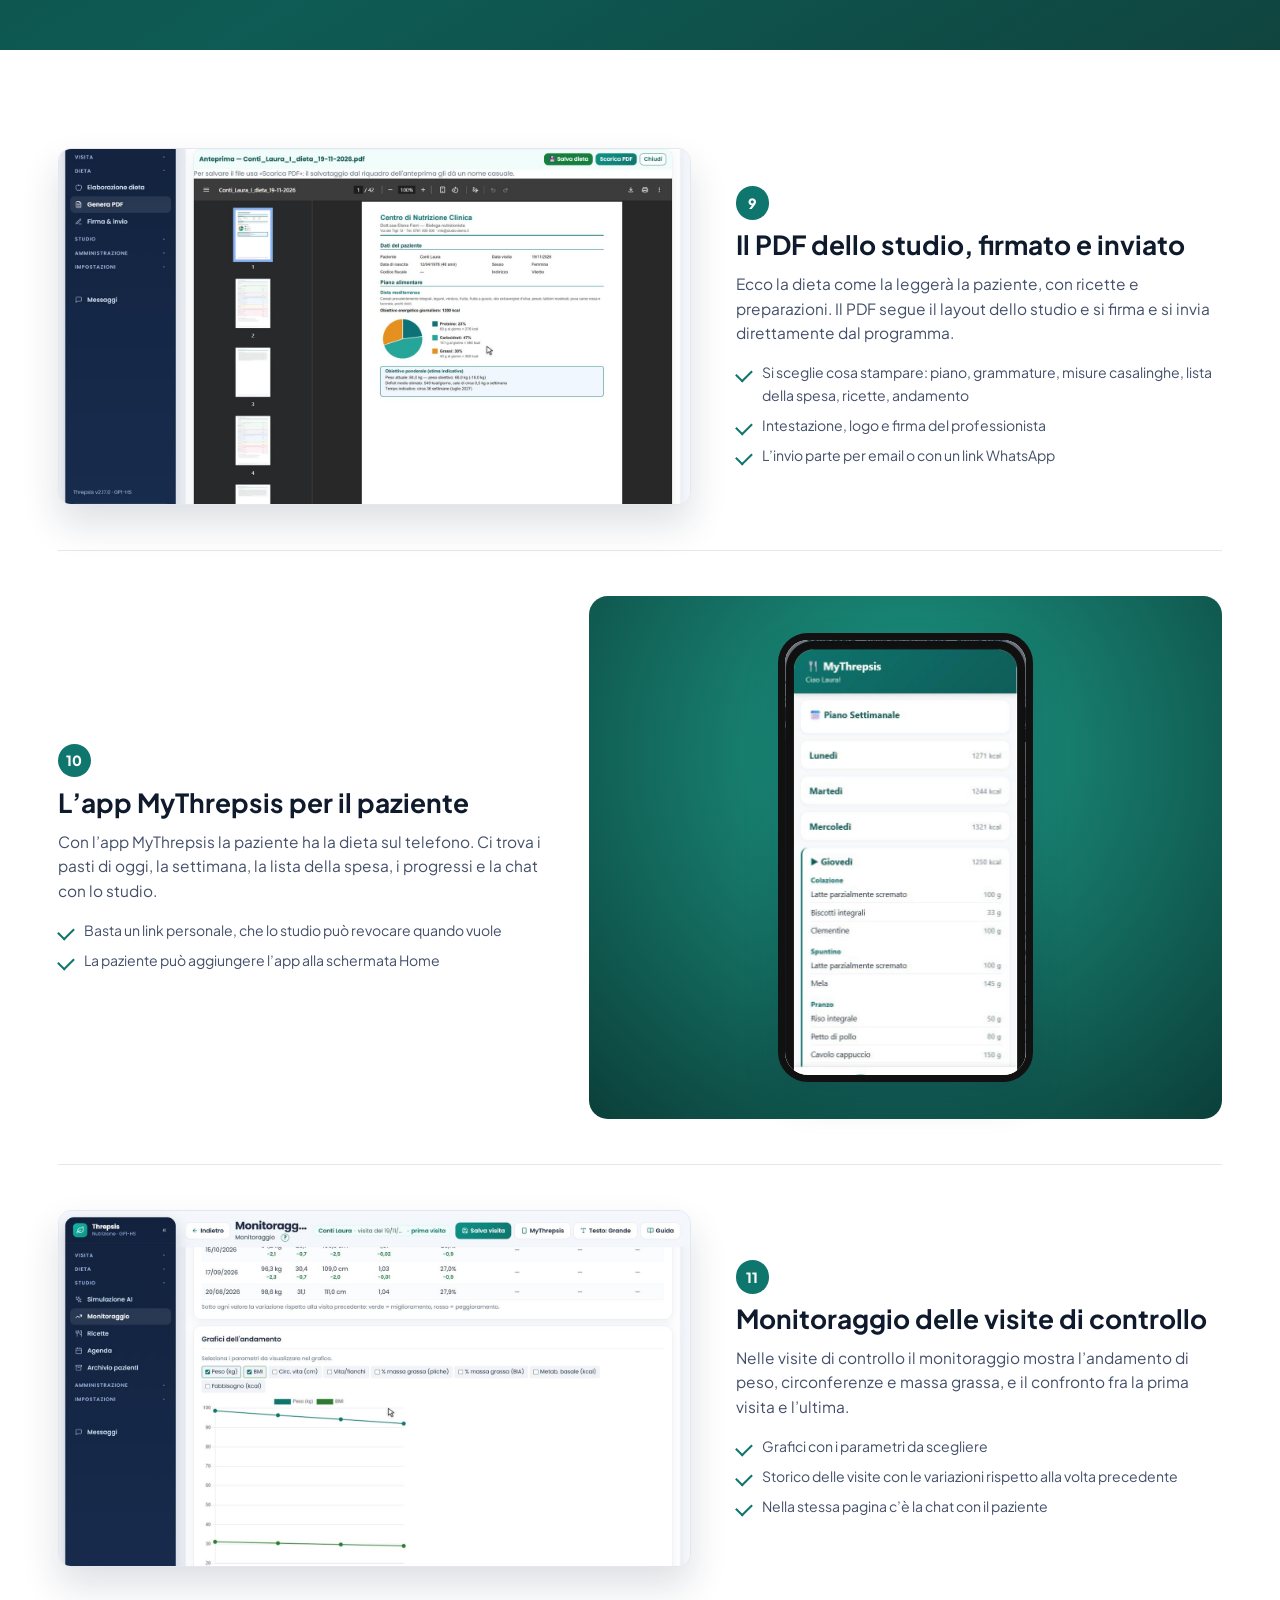
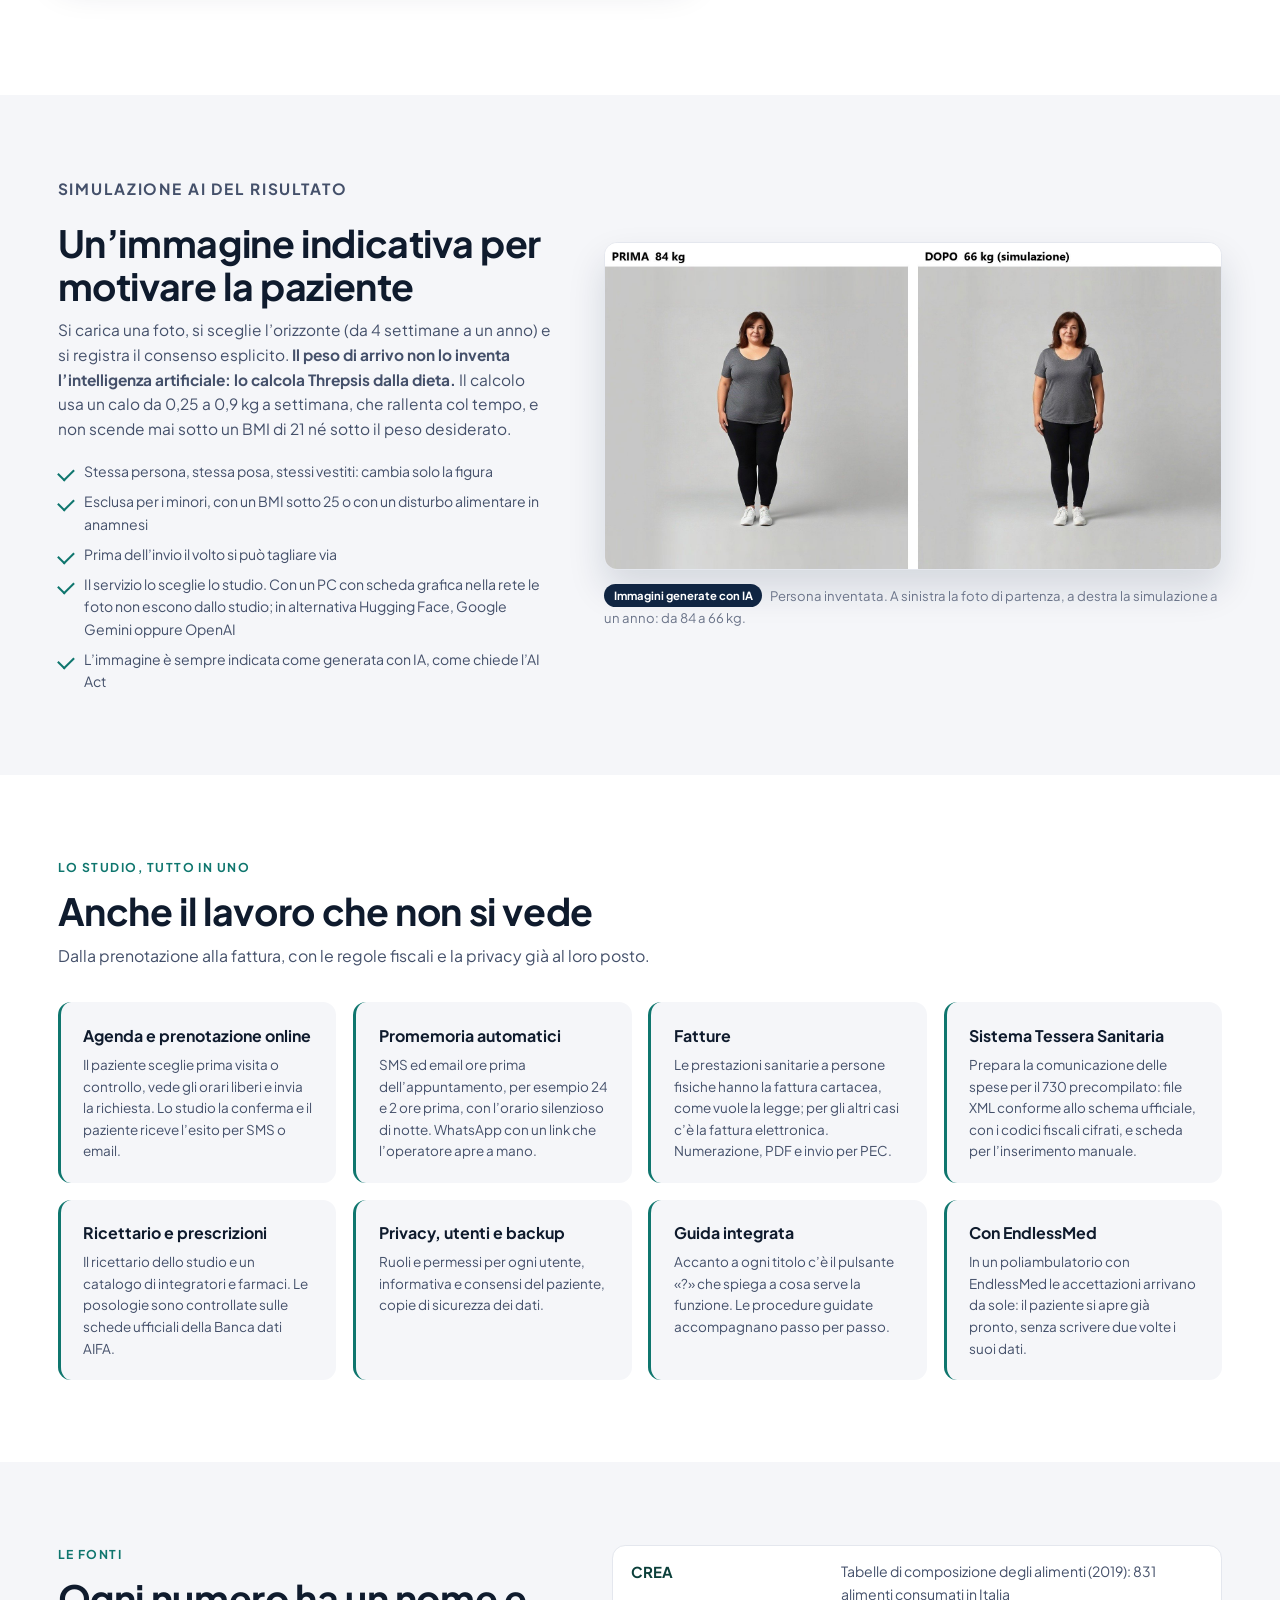
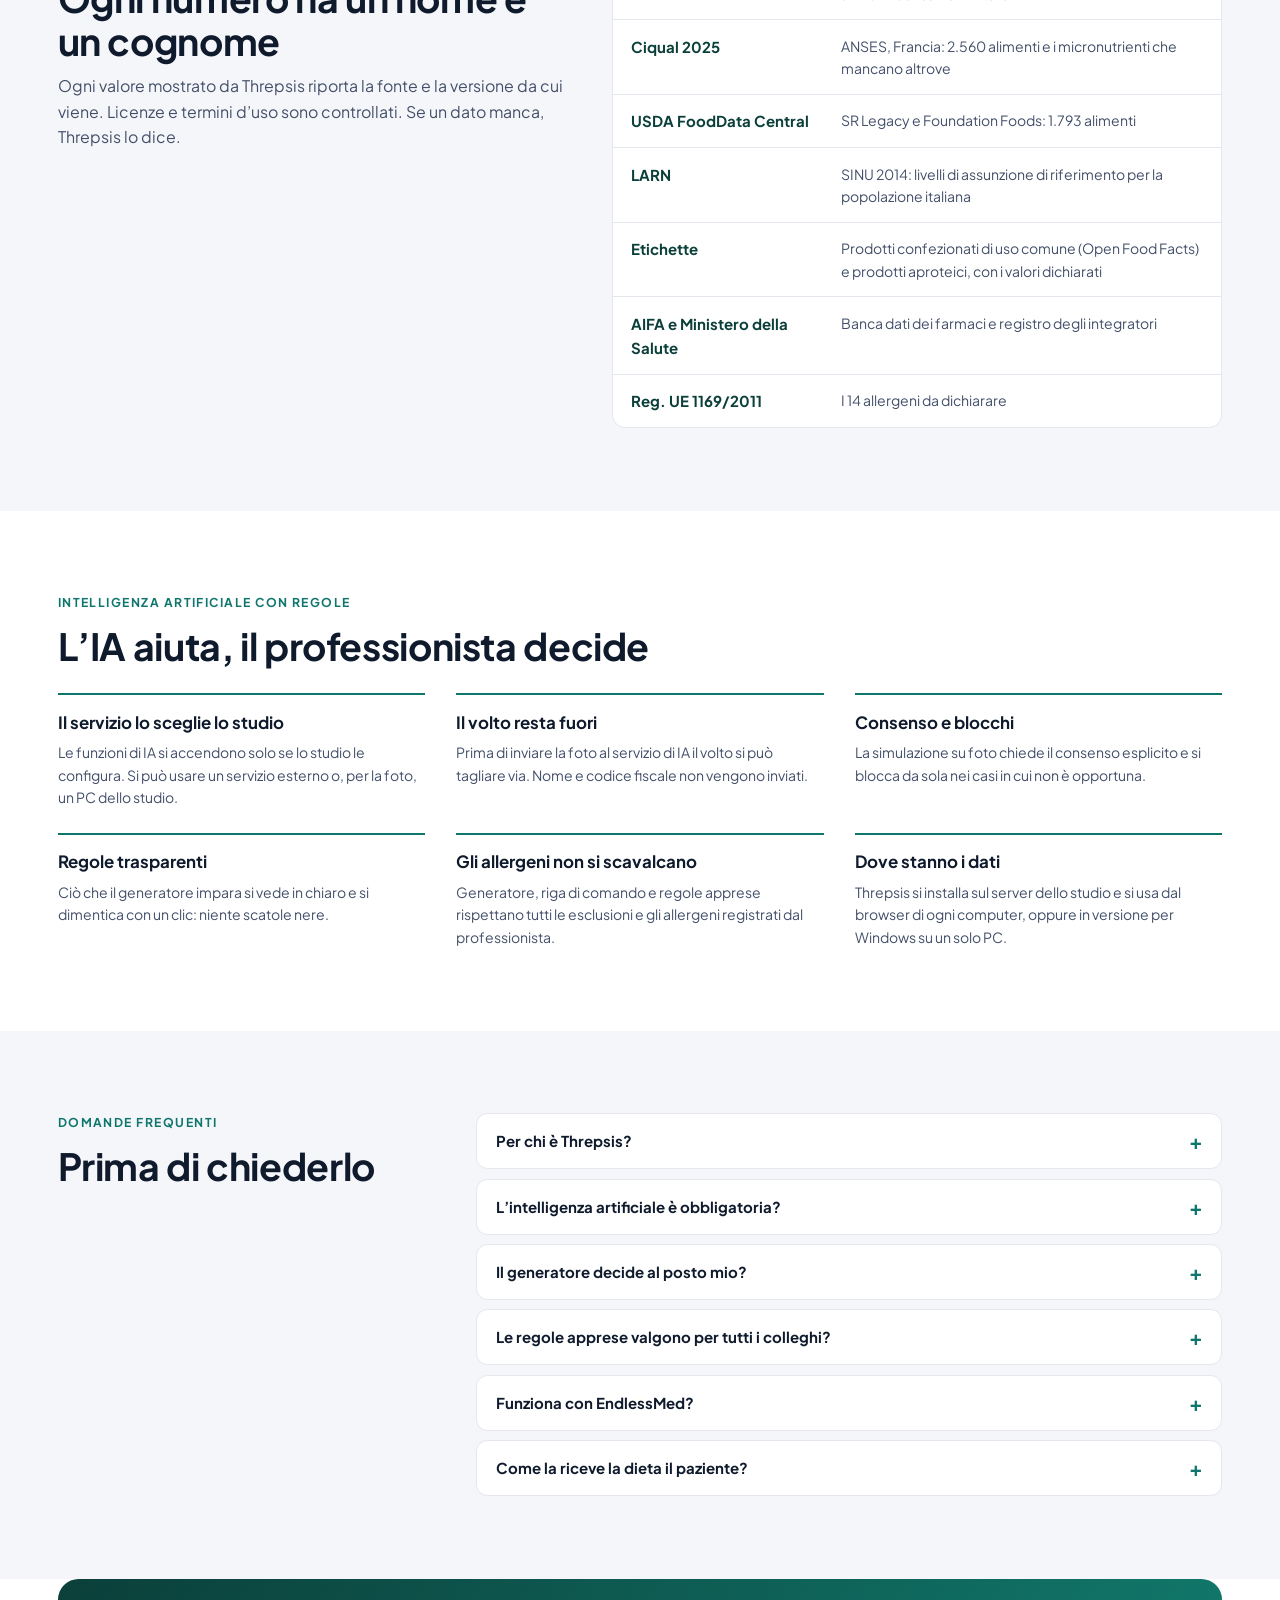
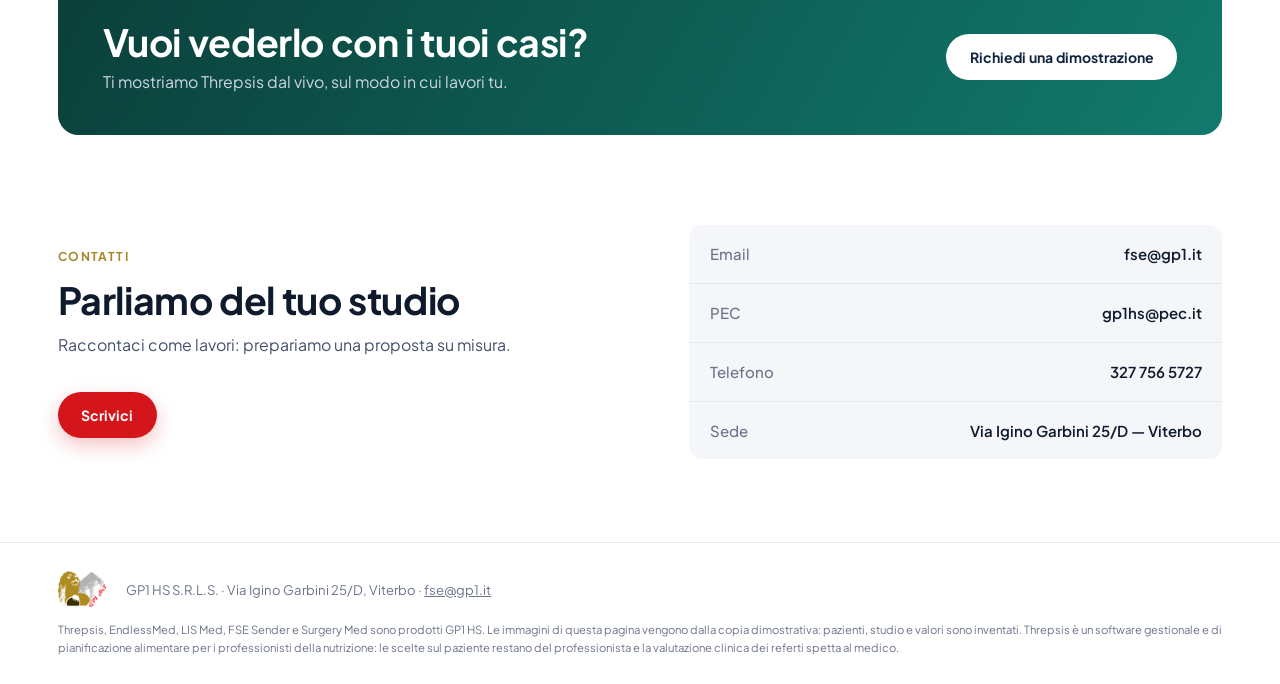
==== commit 3ffbf6d5: "Video Threpsis rimontato secondo l'opzione A MDR (4:34) Tolte le scene del prospetto con linee guida" ====
--- a/threpsis.html
+++ b/threpsis.html
@@ -44,7 +44,7 @@
           del paziente, il piano alimentare, l’app per il paziente e la gestione dello studio. Ogni valore ha una fonte citabile
           e ogni scelta resta del professionista.</p>
         <div class="hero__cta">
-          <button class="btn btn--teal play" type="button" data-video="threpsis" data-titolo="Threpsis — il video completo">Guarda il video (5 minuti)</button>
+          <button class="btn btn--teal play" type="button" data-video="threpsis" data-titolo="Threpsis — il video completo">Guarda il video (4 minuti e mezzo)</button>
           <button class="btn btn--ghost js-scrivici" type="button">Richiedi una dimostrazione</button>
         </div>
         <ul class="hero__facts">
@@ -57,7 +57,7 @@
       <button class="hero__media play" data-video="threpsis" data-titolo="Threpsis — il video completo" aria-label="Guarda il video di Threpsis">
         <img src="video/poster/threpsis.jpg" alt="" loading="eager">
         <span class="play__btn play__btn--teal" aria-hidden="true"></span>
-        <span class="hero__media-cap">Threpsis in 5 minuti, riprese reali</span>
+        <span class="hero__media-cap">Threpsis in 4 minuti e mezzo, riprese reali</span>
       </button>
     </div>
   </section>
